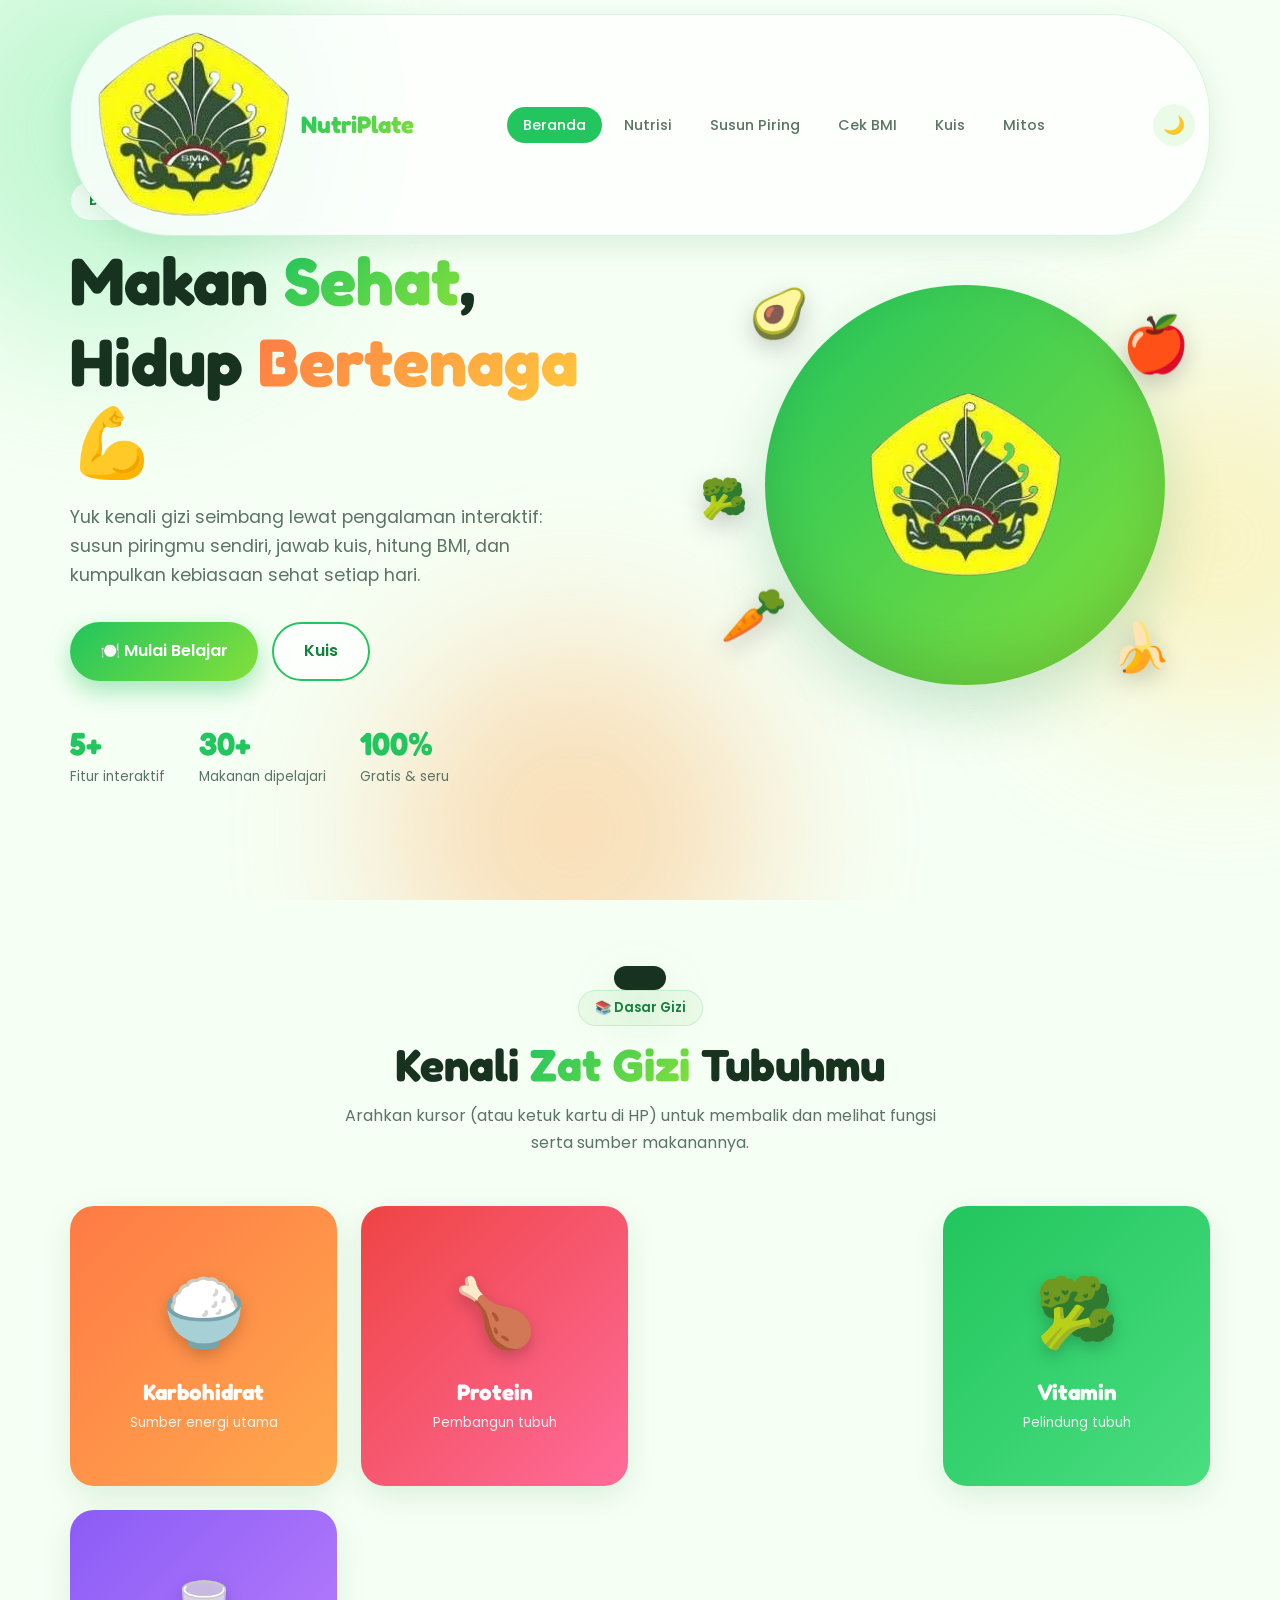
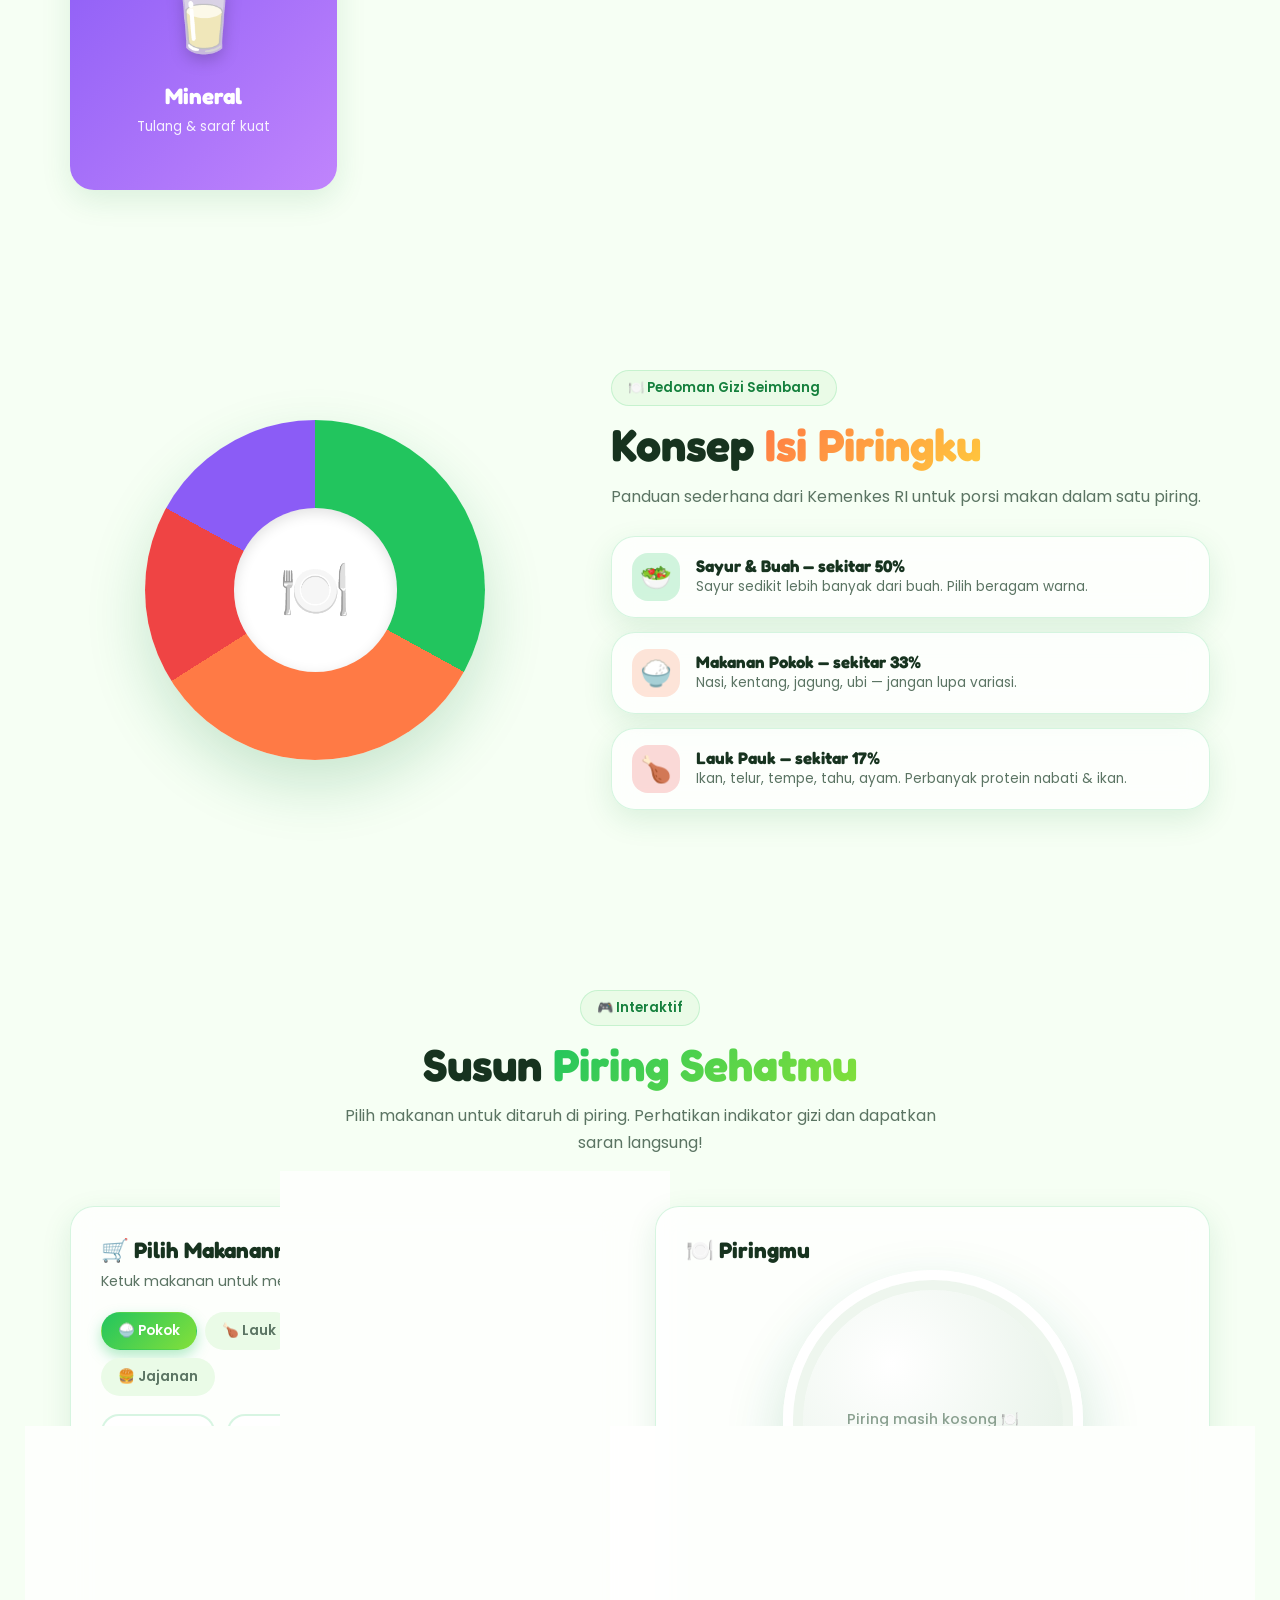
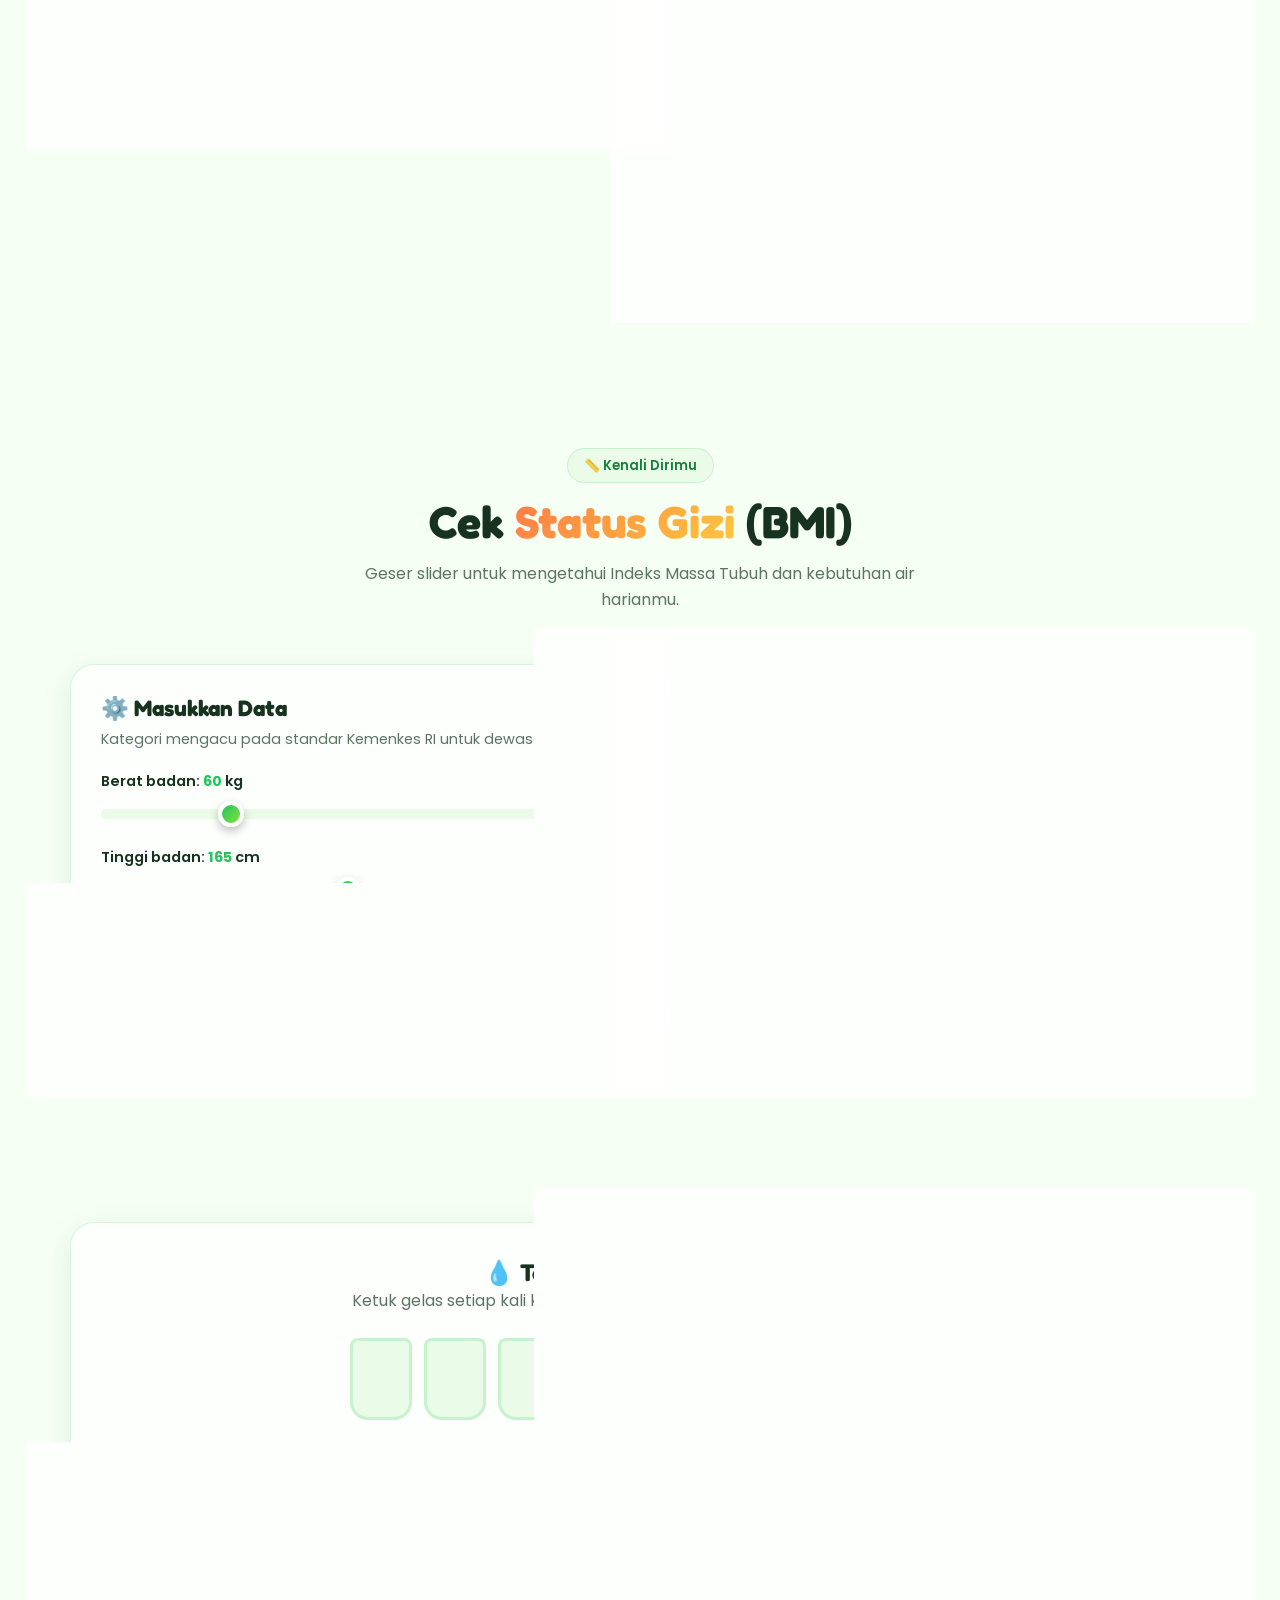
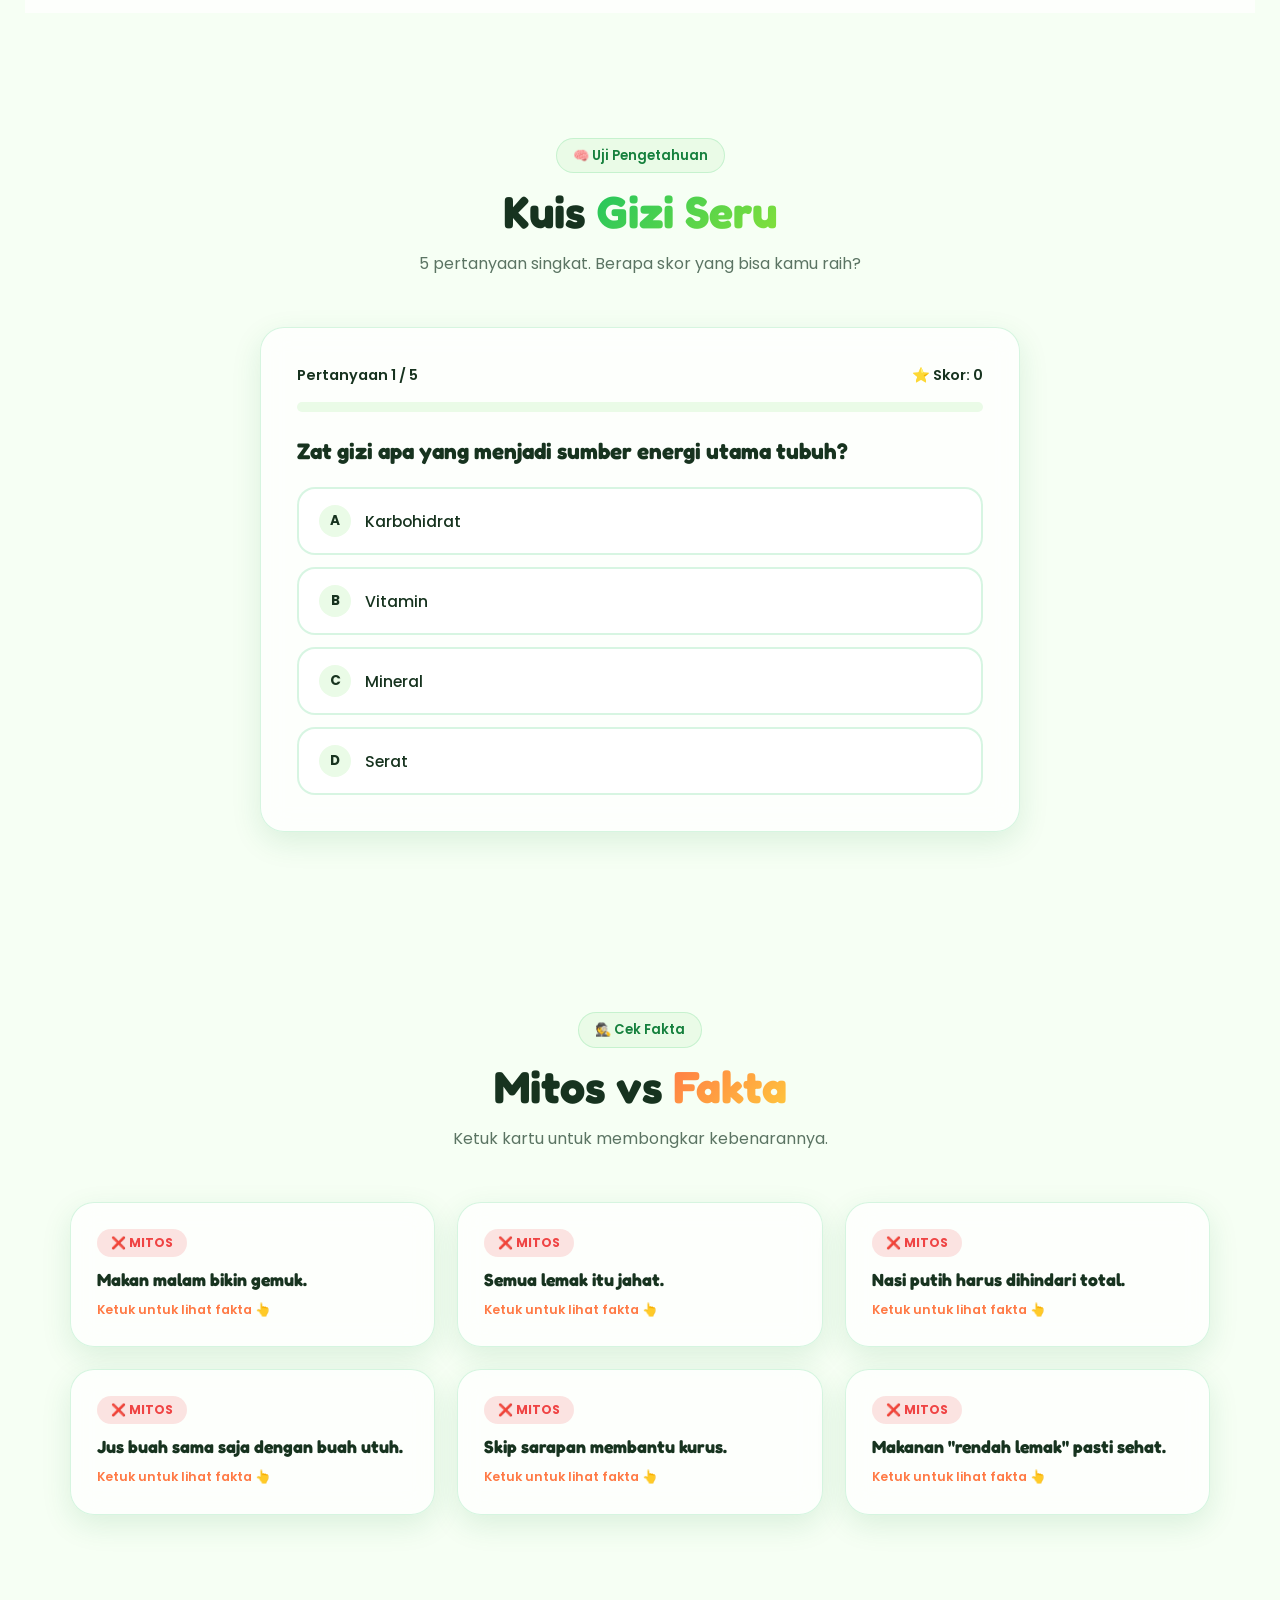
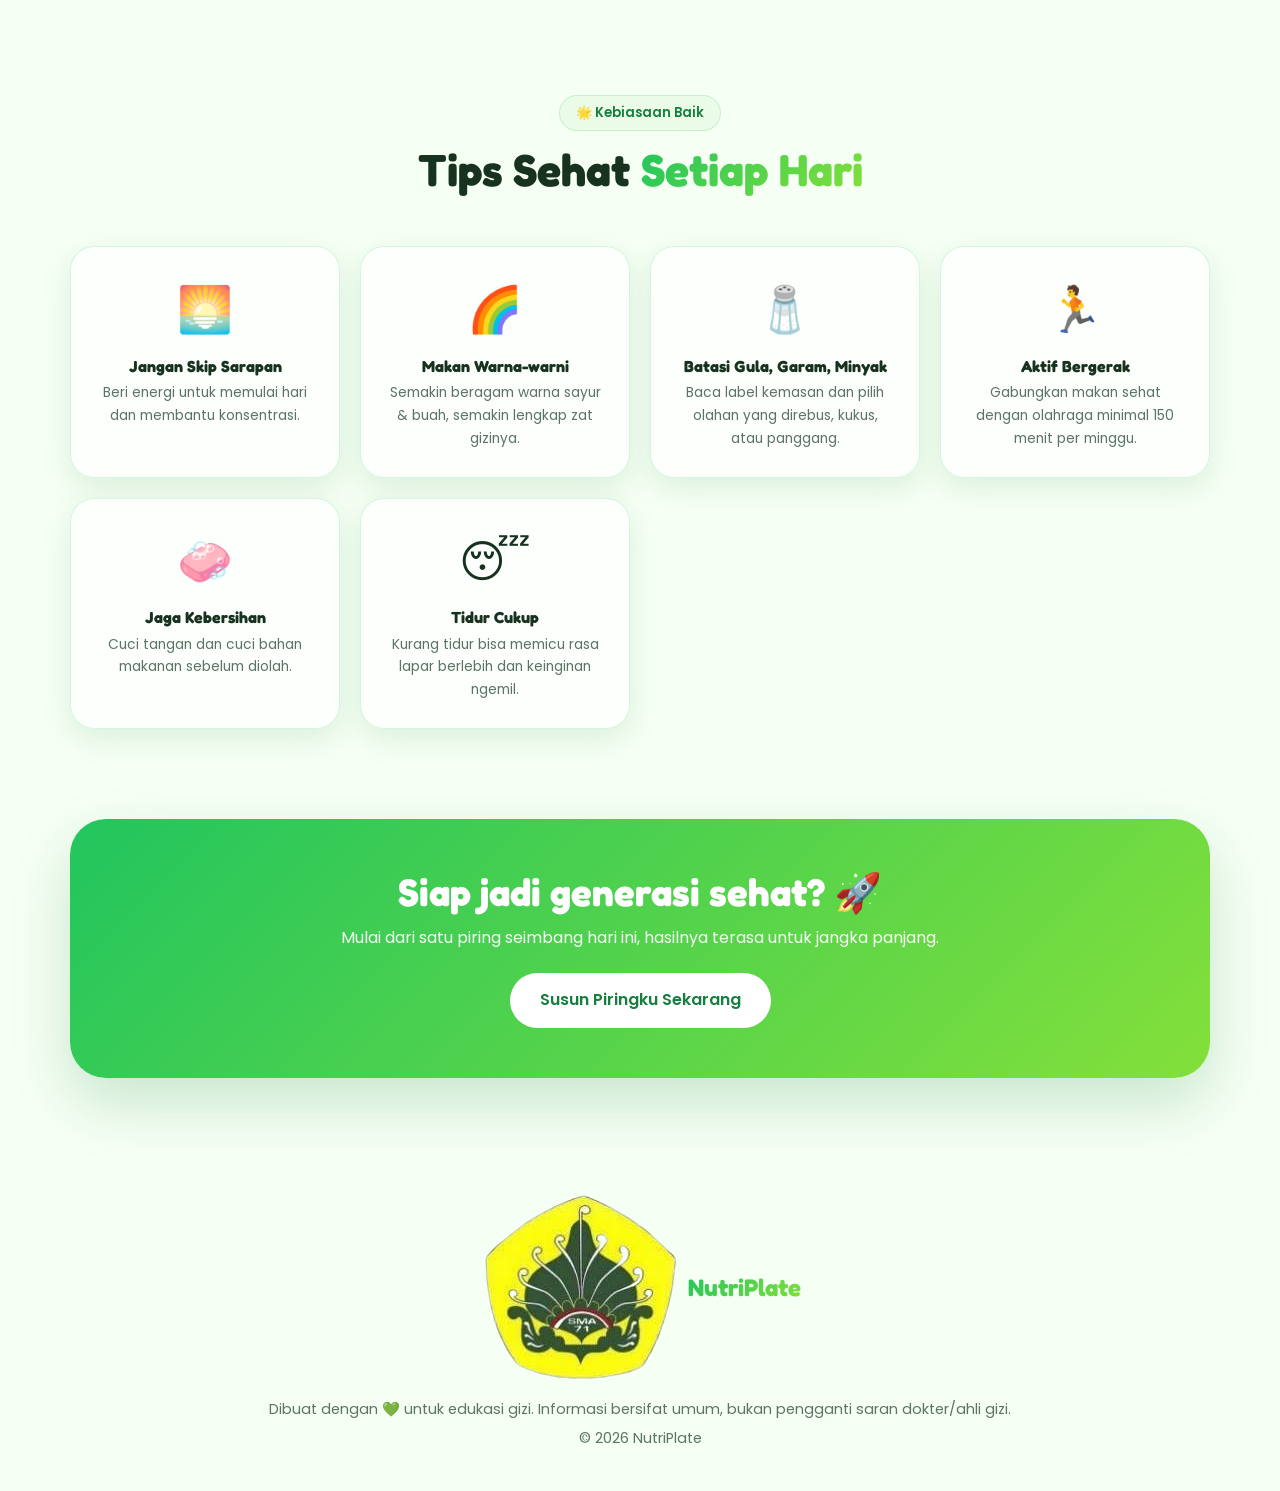
==== index.html @ e273cda6 "Replace logo and update text in index.html Updated logo references and text content in index.html." ====
<!DOCTYPE html>
<html lang="id">
<head>
  <meta charset="UTF-8" />
  <meta name="viewport" content="width=device-width, initial-scale=1.0" />
  <meta name="description" content="NutriPlate - Belajar makanan sehat dan bergizi secara interaktif: susun piringmu, kuis seru, kalkulator BMI, dan pelacak minum air." />
  <title>NutriPlate • Belajar Makanan Sehat & Bergizi</title>
  <link rel="icon" href="logo-sman71.png" />
  <link rel="stylesheet" href="style.css" />
</head>
<body>

  <!-- Background -->
  <div class="blobs" aria-hidden="true">
    <div class="blob b1"></div><div class="blob b2"></div><div class="blob b3"></div>
  </div>

  <!-- Navbar -->
  <header class="navbar">
    <a href="#home" class="logo"><img src="logo-sman71.png" alt="SMAN 71" /> <span>NutriPlate</span></a>
    <ul class="nav-links" id="navLinks">
      <li><a href="#home" class="active">Beranda</a></li>
      <li><a href="#nutrisi">Nutrisi</a></li>
      <li><a href="#piring">Susun Piring</a></li>
      <li><a href="#bmi">Cek BMI</a></li>
      <li><a href="#kuis">Kuis</a></li>
      <li><a href="#mitos">Mitos</a></li>
    </ul>
    <div class="nav-actions">
      <button class="icon-btn" id="themeBtn" aria-label="Ganti tema">🌙</button>
      <button class="icon-btn menu-btn" id="menuBtn" aria-label="Menu">☰</button>
    </div>
  </header>

  <main>
    <!-- HERO -->
    <section class="hero" id="home">
      <div class="container hero-grid">
        <div class="reveal">
          <span class="badge">Belajar sehat jadi seru!</span>
          <h1>Makan <span class="gradient-text">Sehat</span>,<br />Hidup <span class="gradient-warm">Bertenaga</span> 💪</h1>
          <p>Yuk kenali gizi seimbang lewat pengalaman interaktif: susun piringmu sendiri, jawab kuis, hitung BMI, dan kumpulkan kebiasaan sehat setiap hari.</p>
          <div class="hero-btns">
            <a href="#piring" class="btn btn-primary">🍽️ Mulai Belajar</a>
            <a href="#kuis" class="btn btn-ghost">Kuis</a>
          </div>
          <div class="hero-stats">
            <div class="stat"><h3 data-count="5">0</h3><span>Fitur interaktif</span></div>
            <div class="stat"><h3 data-count="30">0</h3><span>Makanan dipelajari</span></div>
            <div class="stat"><h3 data-count="100" data-suffix="%">0</h3><span>Gratis & seru</span></div>
          </div>
        </div>
        <div class="hero-visual reveal">
          <div class="hero-circle"><img src="logo-sman71.png" alt="Logo SMAN 71" /></div>
          <span class="float-food f1">🥑</span>
          <span class="float-food f2">🍎</span>
          <span class="float-food f3">🥕</span>
          <span class="float-food f4">🍌</span>
          <span class="float-food f5">🥦</span>
        </div>
      </div>
    </section>

    <!-- NUTRISI -->
    <section id="nutrisi">
      <div class="container">
        <div class="section-title reveal">
          <span class="tag">📚 Dasar Gizi</span>
          <h2>Kenali <span class="gradient-text">Zat Gizi</span> Tubuhmu</h2>
          <p>Arahkan kursor (atau ketuk kartu di HP) untuk membalik dan melihat fungsi serta sumber makanannya.</p>
        </div>
        <div class="nutri-grid">
          <div class="flip reveal"><div class="flip-inner">
            <div class="flip-face flip-front c-orange"><div class="emoji">🍚</div><h3>Karbohidrat</h3><small>Sumber energi utama</small></div>
            <div class="flip-face flip-back"><h4>Bahan Bakar Tubuh</h4><p>Diubah menjadi glukosa untuk energi otak dan otot.</p><p class="src">🍚 Nasi • 🥔 Kentang • 🍠 Ubi • 🌾 Gandum</p></div>
          </div></div>
          <div class="flip reveal"><div class="flip-inner">
            <div class="flip-face flip-front c-red"><div class="emoji">🍗</div><h3>Protein</h3><small>Pembangun tubuh</small></div>
            <div class="flip-face flip-back"><h4>Bangun & Perbaiki Sel</h4><p>Membentuk otot, jaringan, enzim, dan menjaga daya tahan tubuh.</p><p class="src">🥚 Telur • 🐟 Ikan • 🫘 Tempe • 🍗 Ayam</p></div>
          </div></div>
          <div class="flip reveal"><div class="flip-inner">
            <div class="flip-face flip-front c-yellow"><div class="emoji">🥑</div><h3>Lemak Sehat</h3><small>Cadangan & pelindung</small></div>
            <div class="flip-face flip-back"><h4>Lemak yang Baik</h4><p>Membantu penyerapan vitamin A, D, E, K dan menjaga kesehatan jantung.</p><p class="src">🥑 Alpukat • 🥜 Kacang • 🐟 Ikan salmon</p></div>
          </div></div>
          <div class="flip reveal"><div class="flip-inner">
            <div class="flip-face flip-front c-green"><div class="emoji">🥦</div><h3>Vitamin</h3><small>Pelindung tubuh</small></div>
            <div class="flip-face flip-back"><h4>Jaga Imun & Mata</h4><p>Dibutuhkan dalam jumlah kecil, tetapi penting untuk banyak fungsi tubuh.</p><p class="src">🍊 Jeruk • 🥕 Wortel • 🥬 Bayam</p></div>
          </div></div>
          <div class="flip reveal"><div class="flip-inner">
            <div class="flip-face flip-front c-purple"><div class="emoji">🥛</div><h3>Mineral</h3><small>Tulang & saraf kuat</small></div>
            <div class="flip-face flip-back"><h4>Kalsium, Zat Besi, dll.</h4><p>Menguatkan tulang, membawa oksigen dalam darah, dan membantu saraf.</p><p class="src">🥛 Susu • 🐟 Ikan teri • 🥬 Sayur hijau</p></div>
          </div></div>
          <div class="flip reveal"><div class="flip-inner">
            <div class="flip-face flip-front c-blue"><div class="emoji">💧</div><h3>Air & Serat</h3><small>Lancarkan pencernaan</small></div>
            <div class="flip-face flip-back"><h4>Segar & Lancar</h4><p>Air menjaga suhu dan fungsi organ. Serat melancarkan pencernaan.</p><p class="src">💧 Air putih • 🍎 Buah • 🥗 Sayur</p></div>
          </div></div>
        </div>
      </div>
    </section>

    <!-- ISI PIRINGKU -->
    <section>
      <div class="container piringku">
        <div class="reveal"><div class="pie" aria-label="Diagram Isi Piringku"></div></div>
        <div class="reveal">
          <div class="section-title" style="text-align:left;margin-bottom:26px;">
            <span class="tag">🍽️ Pedoman Gizi Seimbang</span>
            <h2>Konsep <span class="gradient-warm">Isi Piringku</span></h2>
            <p style="margin-inline:0;">Panduan sederhana dari Kemenkes RI untuk porsi makan dalam satu piring.</p>
          </div>
          <div class="legend">
            <div class="card legend-item"><div class="dot" style="background:rgba(34,197,94,.2)">🥗</div><div><h4>Sayur & Buah — sekitar 50%</h4><p>Sayur sedikit lebih banyak dari buah. Pilih beragam warna.</p></div></div>
            <div class="card legend-item"><div class="dot" style="background:rgba(255,122,69,.2)">🍚</div><div><h4>Makanan Pokok — sekitar 33%</h4><p>Nasi, kentang, jagung, ubi — jangan lupa variasi.</p></div></div>
            <div class="card legend-item"><div class="dot" style="background:rgba(239,68,68,.2)">🍗</div><div><h4>Lauk Pauk — sekitar 17%</h4><p>Ikan, telur, tempe, tahu, ayam. Perbanyak protein nabati & ikan.</p></div></div>
          </div>
        </div>
      </div>
    </section>

    <!-- PLATE BUILDER -->
    <section id="piring">
      <div class="container">
        <div class="section-title reveal">
          <span class="tag">🎮 Interaktif</span>
          <h2>Susun <span class="gradient-text">Piring Sehatmu</span></h2>
          <p>Pilih makanan untuk ditaruh di piring. Perhatikan indikator gizi dan dapatkan saran langsung!</p>
        </div>
        <div class="builder">
          <div class="card panel reveal">
            <h3>🛒 Pilih Makananmu</h3>
            <p>Ketuk makanan untuk menambahkannya ke piring.</p>
            <div class="tabs" id="foodTabs"></div>
            <div class="food-grid" id="foodGrid"></div>
          </div>
          <div class="card panel reveal">
            <h3>🍽️ Piringmu</h3>
            <div class="plate-wrap"><div class="plate" id="plate"></div></div>
            <div class="meters">
              <div class="meter-row m-karbo"><span>🍚 Karbo</span><div class="bar"><i id="bar-karbo"></i></div><span id="pct-karbo">0%</span></div>
              <div class="meter-row m-protein"><span>🍗 Protein</span><div class="bar"><i id="bar-protein"></i></div><span id="pct-protein">0%</span></div>
              <div class="meter-row m-sayur"><span>🥦 Sayur</span><div class="bar"><i id="bar-sayur"></i></div><span id="pct-sayur">0%</span></div>
              <div class="meter-row m-buah"><span>🍎 Buah</span><div class="bar"><i id="bar-buah"></i></div><span id="pct-buah">0%</span></div>
            </div>
            <div class="plate-info">
              <div class="kcal">🔥 Total: <span id="kcal">0</span> kkal</div>
              <button class="btn-small" id="clearPlate">🗑️ Kosongkan</button>
            </div>
            <div class="feedback" id="feedback">Mulai pilih makanan di sebelah kiri 👈</div>
          </div>
        </div>
      </div>
    </section>

    <!-- BMI -->
    <section id="bmi">
      <div class="container">
        <div class="section-title reveal">
          <span class="tag">📏 Kenali Dirimu</span>
          <h2>Cek <span class="gradient-warm">Status Gizi</span> (BMI)</h2>
          <p>Geser slider untuk mengetahui Indeks Massa Tubuh dan kebutuhan air harianmu.</p>
        </div>
        <div class="calc">
          <div class="card panel reveal">
            <h3>⚙️ Masukkan Data</h3>
            <p>Kategori mengacu pada standar Kemenkes RI untuk dewasa.</p>
            <div class="field"><label>Berat badan: <output id="wOut">60</output> kg</label><input type="range" id="weight" min="30" max="150" value="60" /></div>
            <div class="field"><label>Tinggi badan: <output id="hOut">165</output> cm</label><input type="range" id="height" min="120" max="210" value="165" /></div>
            <p class="tips-mini">⚠️ BMI hanya gambaran awal untuk orang dewasa, bukan diagnosis. Untuk anak, remaja, ibu hamil, atau atlet, konsultasikan ke tenaga kesehatan.</p>
          </div>
          <div class="card panel result reveal">
            <div class="bmi-num gradient-text" id="bmiNum">22.0</div>
            <span class="bmi-cat" id="bmiCat">Normal</span>
            <div class="scale"><div class="pin" id="pin"></div></div>
            <div class="scale-labels"><span>Kurus</span><span>Normal</span><span>Gemuk</span><span>Obesitas</span></div>
            <div class="chips">
              <span class="chip" id="idealChip">⚖️ Berat ideal: -</span>
              <span class="chip" id="waterChip">💧 Air: -</span>
            </div>
            <p class="tips-mini" id="bmiTip"></p>
          </div>
        </div>
      </div>
    </section>

    <!-- WATER -->
    <section>
      <div class="container">
        <div class="card water reveal">
          <h2>💧 Tantangan Minum <span class="gradient-text">Hari Ini</span></h2>
          <p style="color:var(--muted)">Ketuk gelas setiap kali kamu minum (1 gelas ± 250 ml). Targetnya 8 gelas!</p>
          <div class="glasses" id="glasses"></div>
          <p class="water-msg" id="waterMsg">0 / 8 gelas</p>
          <button class="btn-small" id="waterReset" style="margin-top:14px">↺ Ulangi</button>
        </div>
      </div>
    </section>

    <!-- QUIZ -->
    <section id="kuis">
      <div class="container">
        <div class="section-title reveal">
          <span class="tag">🧠 Uji Pengetahuan</span>
          <h2>Kuis <span class="gradient-text">Gizi Seru</span></h2>
          <p>5 pertanyaan singkat. Berapa skor yang bisa kamu raih?</p>
        </div>
        <div class="card quiz reveal" id="quizBox"></div>
      </div>
    </section>

    <!-- MITOS -->
    <section id="mitos">
      <div class="container">
        <div class="section-title reveal">
          <span class="tag">🕵️ Cek Fakta</span>
          <h2>Mitos vs <span class="gradient-warm">Fakta</span></h2>
          <p>Ketuk kartu untuk membongkar kebenarannya.</p>
        </div>
        <div class="myth-grid" id="mythGrid"></div>
      </div>
    </section>

    <!-- TIPS -->
    <section>
      <div class="container">
        <div class="section-title reveal">
          <span class="tag">🌟 Kebiasaan Baik</span>
          <h2>Tips Sehat <span class="gradient-text">Setiap Hari</span></h2>
        </div>
        <div class="tips">
          <div class="card tip reveal"><span class="e">🌅</span><h4>Jangan Skip Sarapan</h4><p>Beri energi untuk memulai hari dan membantu konsentrasi.</p></div>
          <div class="card tip reveal"><span class="e">🌈</span><h4>Makan Warna-warni</h4><p>Semakin beragam warna sayur & buah, semakin lengkap zat gizinya.</p></div>
          <div class="card tip reveal"><span class="e">🧂</span><h4>Batasi Gula, Garam, Minyak</h4><p>Baca label kemasan dan pilih olahan yang direbus, kukus, atau panggang.</p></div>
          <div class="card tip reveal"><span class="e">🏃</span><h4>Aktif Bergerak</h4><p>Gabungkan makan sehat dengan olahraga minimal 150 menit per minggu.</p></div>
          <div class="card tip reveal"><span class="e">🧼</span><h4>Jaga Kebersihan</h4><p>Cuci tangan dan cuci bahan makanan sebelum diolah.</p></div>
          <div class="card tip reveal"><span class="e">😴</span><h4>Tidur Cukup</h4><p>Kurang tidur bisa memicu rasa lapar berlebih dan keinginan ngemil.</p></div>
        </div>
      </div>
    </section>

    <div class="container">
      <div class="cta-banner reveal">
        <h2>Siap jadi generasi sehat? 🚀</h2>
        <p>Mulai dari satu piring seimbang hari ini, hasilnya terasa untuk jangka panjang.</p>
        <a href="#piring" class="btn">Susun Piringku Sekarang</a>
      </div>
    </div>
  </main>

  <footer>
    <div class="container">
      <div class="logo"><img src="logo-sman71.png" alt="SMAN 71" /> <span>NutriPlate</span></div>
      <p>Dibuat dengan 💚 untuk edukasi gizi. Informasi bersifat umum, bukan pengganti saran dokter/ahli gizi.</p>
      <p style="margin-top:6px">© <span id="year"></span> NutriPlate</p>
    </div>
  </footer>

  <button class="to-top" id="toTop" aria-label="Kembali ke atas">↑</button>
  <div class="toast" id="toast"></div>

  <script>
    /* ---------- Helpers ---------- */
    const $ = (s, el = document) => el.querySelector(s);
    const $$ = (s, el = document) => [...el.querySelectorAll(s)];
    const store = {
      get(k) { try { return localStorage.getItem(k); } catch (e) { return null; } },
      set(k, v) { try { localStorage.setItem(k, v); } catch (e) {} }
    };
    let toastTimer;
    function toast(msg) {
      const t = $('#toast'); t.textContent = msg; t.classList.add('show');
      clearTimeout(toastTimer); toastTimer = setTimeout(() => t.classList.remove('show'), 2200);
    }
    function confetti(emojis = ['🥦', '🍎', '🥕', '🍊', '🍇', '⭐', '🎉'], n = 36) {
      for (let i = 0; i < n; i++) {
        const c = document.createElement('span');
        c.className = 'confetti';
        c.textContent = emojis[Math.floor(Math.random() * emojis.length)];
        c.style.left = Math.random() * 100 + 'vw';
        c.style.animationDuration = 2 + Math.random() * 2.5 + 's';
        c.style.fontSize = 1.1 + Math.random() * 1.4 + 'rem';
        document.body.appendChild(c);
        setTimeout(() => c.remove(), 5000);
      }
    }

    /* ---------- Theme ---------- */
    const themeBtn = $('#themeBtn');
    function setTheme(t) {
      document.documentElement.setAttribute('data-theme', t);
      themeBtn.textContent = t === 'dark' ? '☀️' : '🌙';
      store.set('np-theme', t);
    }
    setTheme(store.get('np-theme') || (matchMedia('(prefers-color-scheme: dark)').matches ? 'dark' : 'light'));
    themeBtn.addEventListener('click', () => setTheme(document.documentElement.getAttribute('data-theme') === 'dark' ? 'light' : 'dark'));

    /* ---------- Nav ---------- */
    $('#menuBtn').addEventListener('click', () => $('#navLinks').classList.toggle('open'));
    $$('#navLinks a').forEach(a => a.addEventListener('click', () => $('#navLinks').classList.remove('open')));
    const navAnchors = $$('#navLinks a');
    const spy = new IntersectionObserver(entries => {
      entries.forEach(e => {
        if (e.isIntersecting) {
          navAnchors.forEach(a => a.classList.toggle('active', a.getAttribute('href') === '#' + e.target.id));
        }
      });
    }, { rootMargin: '-45% 0px -50% 0px' });
    navAnchors.forEach(a => { const s = $(a.getAttribute('href')); if (s) spy.observe(s); });

    const toTop = $('#toTop');
    toTop.addEventListener('click', () => scrollTo({ top: 0, behavior: 'smooth' }));
    addEventListener('scroll', () => toTop.classList.toggle('show', scrollY > 600), { passive: true });
    $('#year').textContent = new Date().getFullYear();

    /* ---------- Reveal on scroll ---------- */
    const rev = new IntersectionObserver(entries => {
      entries.forEach(e => { if (e.isIntersecting) { e.target.classList.add('visible'); rev.unobserve(e.target); } });
    }, { threshold: 0.12 });
    $$('.reveal').forEach((el, i) => { el.style.transitionDelay = (i % 4) * 0.08 + 's'; rev.observe(el); });

    /* ---------- Counter ---------- */
    $$('[data-count]').forEach(el => {
      const target = +el.dataset.count, suf = el.dataset.suffix || '+';
      let cur = 0; const step = Math.max(1, Math.ceil(target / 40));
      const t = setInterval(() => {
        cur = Math.min(target, cur + step); el.textContent = cur + suf;
        if (cur >= target) clearInterval(t);
      }, 40);
    });

    /* ---------- Flip cards (touch) ---------- */
    $$('.flip').forEach(f => f.addEventListener('click', () => f.classList.toggle('flipped')));

    /* ---------- Plate builder ---------- */
    const FOODS = {
      karbo: { label: '🍚 Pokok', items: [
        ['🍚', 'Nasi', 130], ['🥔', 'Kentang', 90], ['🍠', 'Ubi', 110], ['🌽', 'Jagung', 100], ['🍞', 'Roti gandum', 80], ['🍜', 'Mie', 190]] },
      protein: { label: '🍗 Lauk', items: [
        ['🥚', 'Telur', 75], ['🐟', 'Ikan', 140], ['🍗', 'Ayam', 165], ['🫘', 'Tempe', 150], ['🦐', 'Udang', 100], ['🥩', 'Daging', 200]] },
      sayur: { label: '🥦 Sayur', items: [
        ['🥦', 'Brokoli', 35], ['🥕', 'Wortel', 40], ['🥬', 'Bayam', 25], ['🍅', 'Tomat', 20], ['🥒', 'Timun', 15], ['🍆', 'Terong', 25]] },
      buah: { label: '🍎 Buah', items: [
        ['🍎', 'Apel', 60], ['🍌', 'Pisang', 90], ['🍊', 'Jeruk', 50], ['🍉', 'Semangka', 45], ['🥭', 'Mangga', 65], ['🍓', 'Stroberi', 30]] },
      junk: { label: '🍔 Jajanan', items: [
        ['🍔', 'Burger', 350], ['🍟', 'Kentang goreng', 320], ['🍩', 'Donat', 300], ['🥤', 'Soda', 140], ['🍕', 'Pizza', 285], ['🍦', 'Es krim', 210]] }
    };
    const TARGET = { karbo: 2, protein: 2, sayur: 3, buah: 1 };
    const MAX_ITEMS = 12;
    let plate = [];
    let currentTab = 'karbo';
    let celebrated = false;

    function renderTabs() {
      const wrap = $('#foodTabs'); wrap.innerHTML = '';
      Object.entries(FOODS).forEach(([k, v]) => {
        const b = document.createElement('button');
        b.className = 'tab' + (k === currentTab ? ' active' : '');
        b.textContent = v.label;
        b.onclick = () => { currentTab = k; renderTabs(); renderFoods(); };
        wrap.appendChild(b);
      });
    }
    function renderFoods() {
      const g = $('#foodGrid'); g.innerHTML = '';
      FOODS[currentTab].items.forEach(([e, n, k]) => {
        const b = document.createElement('button');
        b.className = 'food';
        b.innerHTML = `<span class="e">${e}</span><span class="n">${n}</span><span class="k">${k} kkal</span>`;
        b.onclick = () => addFood(currentTab, e, n, k);
        g.appendChild(b);
      });
    }
    function addFood(cat, e, n, k) {
      if (plate.length >= MAX_ITEMS) return toast('Piringnya sudah penuh! 🍽️');
      plate.push({ cat, e, n, k });
      updatePlate();
    }
    function updatePlate() {
      const p = $('#plate'); p.innerHTML = '';
      if (!plate.length) p.innerHTML = '<div class="empty">Piring masih kosong 🍽️</div>';
      plate.forEach((it, i) => {
        const s = document.createElement('span');
        s.className = 'item'; s.textContent = it.e; s.title = it.n + ' (ketuk untuk hapus)';
        s.onclick = () => { plate.splice(i, 1); updatePlate(); };
        p.appendChild(s);
      });

      const count = { karbo: 0, protein: 0, sayur: 0, buah: 0, junk: 0 };
      let kcal = 0;
      plate.forEach(it => { count[it.cat]++; kcal += it.k; });
      ['karbo', 'protein', 'sayur', 'buah'].forEach(c => {
        const pct = Math.min(100, Math.round(count[c] / TARGET[c] * 100));
        $('#bar-' + c).style.width = pct + '%';
        $('#pct-' + c).textContent = pct + '%';
      });
      $('#kcal').textContent = kcal;

      const fb = $('#feedback');
      fb.className = 'feedback';
      let msg = '';
      if (!plate.length) {
        msg = 'Mulai pilih makanan di sebelah kiri 👈';
      } else if (count.junk >= 2 || count.junk / plate.length > 0.34) {
        msg = '🍔 Terlalu banyak jajanan manis/berminyak. Coba ganti dengan sayur dan buah!'; fb.classList.add('warn');
      } else if (count.sayur + count.buah === 0) {
        msg = '🥦 Piringmu belum ada sayur dan buah. Tambahkan ya!'; fb.classList.add('warn');
      } else if (!count.protein) {
        msg = '🍗 Belum ada lauk pauk. Tambahkan telur, ikan, atau tempe untuk protein.';
      } else if (!count.karbo) {
        msg = '🍚 Belum ada makanan pokok sebagai sumber energi.';
      } else if (count.sayur < count.buah) {
        msg = '🥕 Sayurnya sedikit lebih banyak dari buah ya, sesuai Isi Piringku.';
      } else if (!count.buah) {
        msg = '🍎 Hampir sempurna! Tambahkan sepotong buah.';
      } else if (count.karbo >= TARGET.karbo && count.protein >= TARGET.protein && count.sayur >= TARGET.sayur && count.buah >= TARGET.buah && !count.junk) {
        msg = '🎉 Hebat! Piringmu sudah seimbang dan bergizi!'; fb.classList.add('great');
        if (!celebrated) { celebrated = true; confetti(); }
      } else {
        msg = '👍 Bagus, terus lengkapi sampai semua indikator penuh.';
      }
      if (kcal > 800 && !fb.classList.contains('great')) msg += ' (Kalorinya sudah cukup tinggi.)';
      fb.textContent = msg;
      if (plate.length < 6) celebrated = false;
    }
    $('#clearPlate').addEventListener('click', () => { plate = []; celebrated = false; updatePlate(); });
    renderTabs(); renderFoods(); updatePlate();

    /* ---------- BMI (kategori Kemenkes RI) ---------- */
    const wIn = $('#weight'), hIn = $('#height');
    function calcBMI() {
      const w = +wIn.value, h = +hIn.value;
      $('#wOut').textContent = w; $('#hOut').textContent = h;
      const m = h / 100, bmi = w / (m * m);
      $('#bmiNum').textContent = bmi.toFixed(1);

      let cat, color, tip, pos;
      if (bmi < 18.5) { cat = 'Kurus'; color = '#3ea6ff'; tip = 'Tambah asupan energi dan protein secara bertahap, dan konsultasikan bila perlu.'; pos = (bmi - 12) / 6.5 * 25; }
      else if (bmi < 25) { cat = 'Normal'; color = '#22c55e'; tip = 'Pertahankan! Terus jaga pola makan seimbang dan aktif bergerak.'; pos = 25 + (bmi - 18.5) / 6.5 * 35; }
      else if (bmi < 27) { cat = 'Gemuk'; color = '#f5b301'; tip = 'Kurangi gula, gorengan, dan minuman manis, serta perbanyak sayur dan gerak.'; pos = 60 + (bmi - 25) / 2 * 18; }
      else { cat = 'Obesitas'; color = '#ef4444'; tip = 'Disarankan berkonsultasi dengan dokter atau ahli gizi untuk rencana yang aman.'; pos = 78 + (bmi - 27) / 8 * 22; }
      pos = Math.max(2, Math.min(98, pos));

      const c = $('#bmiCat'); c.textContent = cat; c.style.background = color;
      $('#pin').style.left = pos + '%';
      $('#bmiTip').textContent = tip;
      $('#idealChip').textContent = `⚖️ Berat ideal: ${(18.5 * m * m).toFixed(0)}–${(24.9 * m * m).toFixed(0)} kg`;
      $('#waterChip').textContent = `💧 Air: ± ${(w * 0.03).toFixed(1)} liter/hari`;
    }
    wIn.addEventListener('input', calcBMI); hIn.addEventListener('input', calcBMI);
    calcBMI();

    /* ---------- Water tracker ---------- */
    const GLASSES = 8;
    let water = Math.min(GLASSES, +(store.get('np-water-' + new Date().toDateString()) || 0));
    const glassWrap = $('#glasses');
    for (let i = 0; i < GLASSES; i++) {
      const g = document.createElement('div');
      g.className = 'glass'; g.innerHTML = '<span>💧</span>';
      g.onclick = () => { water = (water === i + 1) ? i : i + 1; renderWater(true); };
      glassWrap.appendChild(g);
    }
    function renderWater(save) {
      $$('.glass').forEach((g, i) => g.classList.toggle('full', i < water));
      const msgs = ['Yuk mulai minum! 🚰', 'Awal yang bagus! 💦', 'Terus lanjut! 💪', 'Hampir setengah! 🌊', 'Setengah jalan! 🎯', 'Keren, sedikit lagi! 🔥', 'Hampir sampai! 🏃', 'Satu gelas lagi! 🥤'];
      $('#waterMsg').textContent = water >= GLASSES ? '🎉 Target tercapai! Tubuhmu terhidrasi dengan baik.' : `${water} / ${GLASSES} gelas • ${msgs[water]}`;
      if (save) {
        store.set('np-water-' + new Date().toDateString(), water);
        if (water === GLASSES) confetti(['💧', '💦', '🥤', '🎉'], 28);
      }
    }
    $('#waterReset').addEventListener('click', () => { water = 0; renderWater(true); });
    renderWater(false);

    /* ---------- Quiz ---------- */
    const QUIZ = [
      { q: 'Zat gizi apa yang menjadi sumber energi utama tubuh?', o: ['Karbohidrat', 'Vitamin', 'Mineral', 'Serat'], a: 0, ex: 'Karbohidrat diubah menjadi glukosa, bahan bakar utama otak dan otot.' },
      { q: 'Dalam konsep Isi Piringku, bagian terbesar piring diisi oleh…', o: ['Lauk pauk', 'Sayur dan buah', 'Nasi saja', 'Gorengan'], a: 1, ex: 'Sayur dan buah mengisi sekitar setengah piring.' },
      { q: 'Berapa gelas air putih yang dianjurkan untuk dikonsumsi per hari (rata-rata)?', o: ['2 gelas', '4 gelas', '8 gelas', '20 gelas'], a: 2, ex: 'Sekitar 8 gelas (± 2 liter), tergantung berat badan dan aktivitas.' },
      { q: 'Manakah sumber protein nabati?', o: ['Tempe', 'Nasi putih', 'Apel', 'Madu'], a: 0, ex: 'Tempe dan tahu berasal dari kedelai, sumber protein nabati yang baik.' },
      { q: 'Fungsi utama serat bagi tubuh adalah…', o: ['Membangun otot', 'Melancarkan pencernaan', 'Menambah tinggi badan', 'Menghasilkan vitamin D'], a: 1, ex: 'Serat dari sayur dan buah membantu pencernaan tetap lancar.' }
    ];
    let qi = 0, score = 0;
    const quizBox = $('#quizBox');
    function renderQuiz() {
      if (qi >= QUIZ.length) return renderFinal();
      const q = QUIZ[qi];
      quizBox.innerHTML = `
        <div class="quiz-top"><span>Pertanyaan ${qi + 1} / ${QUIZ.length}</span><span>⭐ Skor: ${score}</span></div>
        <div class="progress"><i style="width:${qi / QUIZ.length * 100}%"></i></div>
        <h3 class="q-text">${q.q}</h3>
        <div class="options">${q.o.map((t, i) => `<button class="option" data-i="${i}"><b>${'ABCD'[i]}</b>${t}</button>`).join('')}</div>
        <div class="explain" id="explain"></div>
        <div class="quiz-next" id="quizNext"><button class="btn btn-primary" id="nextBtn">${qi === QUIZ.length - 1 ? 'Lihat Hasil 🏆' : 'Lanjut →'}</button></div>`;
      $$('.option', quizBox).forEach(b => b.onclick = () => answer(+b.dataset.i));
    }
    function answer(i) {
      const q = QUIZ[qi], opts = $$('.option', quizBox);
      opts.forEach(b => b.disabled = true);
      opts[q.a].classList.add('correct');
      if (i === q.a) { score++; } else { opts[i].classList.add('wrong'); }
      const ex = $('#explain');
      ex.textContent = (i === q.a ? '✅ Benar! ' : '❌ Kurang tepat. ') + q.ex;
      ex.classList.add('show');
      $('#quizNext').classList.add('show');
      $('.progress i', quizBox).style.width = (qi + 1) / QUIZ.length * 100 + '%';
      $('#nextBtn').onclick = () => { qi++; renderQuiz(); };
    }
    function renderFinal() {
      const r = score / QUIZ.length;
      const [big, title] = r === 1 ? ['🏆', 'Sempurna!'] : r >= 0.6 ? ['🌟', 'Bagus sekali!'] : ['🌱', 'Ayo belajar lagi!'];
      quizBox.innerHTML = `<div class="final"><div class="big">${big}</div><h3>${title}</h3><p>Skormu ${score} dari ${QUIZ.length}.</p><button class="btn btn-primary" id="retry">↺ Main Lagi</button></div>`;
      if (r >= 0.6) confetti();
      $('#retry').onclick = () => { qi = 0; score = 0; renderQuiz(); };
    }
    renderQuiz();

    /* ---------- Mitos vs Fakta ---------- */
    const MYTHS = [
      ['Makan malam bikin gemuk.', 'Berat badan dipengaruhi total kalori sehari dan aktivitas, bukan semata jam makan. Pilih porsi dan menu yang wajar.'],
      ['Semua lemak itu jahat.', 'Lemak tak jenuh dari alpukat, kacang, dan ikan justru menyehatkan. Yang perlu dibatasi adalah lemak jenuh dan trans berlebihan.'],
      ['Nasi putih harus dihindari total.', 'Nasi adalah sumber energi. Yang penting porsinya seimbang dengan sayur dan lauk.'],
      ['Jus buah sama saja dengan buah utuh.', 'Buah utuh mengandung lebih banyak serat dan lebih mengenyangkan. Jus sering ditambah gula.'],
      ['Skip sarapan membantu kurus.', 'Melewatkan sarapan bisa membuat lapar berlebihan dan ngemil lebih banyak, serta menurunkan konsentrasi.'],
      ['Makanan "rendah lemak" pasti sehat.', 'Cek labelnya. Produk rendah lemak kadang mengandung gula atau garam tambahan yang tinggi.']
    ];
    const mg = $('#mythGrid');
    MYTHS.forEach(([m, f]) => {
      const d = document.createElement('div');
      d.className = 'card myth reveal';
      d.innerHTML = `<span class="label">❌ MITOS</span><h4 class="claim">${m}</h4><span class="hint">Ketuk untuk lihat fakta 👆</span><h4 class="fact">✅ Fakta</h4><p class="fact">${f}</p>`;
      d.onclick = () => d.classList.toggle('revealed');
      mg.appendChild(d); rev.observe(d);
      d.querySelector('.label').textContent = '❌ MITOS';
      d.addEventListener('click', () => { d.querySelector('.label').textContent = d.classList.contains('revealed') ? '✅ FAKTA' : '❌ MITOS'; });
    });
  </script>
</body>
</html>
---- style.css ----
/* ==========================================================
   NUTRIPLATE - Belajar Makanan Sehat & Bergizi
   ========================================================== */

@import url("https://fonts.googleapis.com/css2?family=Poppins:wght@400;500;600;700;800&family=Fredoka:wght@500;600;700&display=swap");

:root {
  --bg: #f6fff4;
  --bg-2: #eafbe7;
  --surface: rgba(255, 255, 255, 0.75);
  --surface-solid: #ffffff;
  --text: #17331f;
  --muted: #5b7463;
  --primary: #22c55e;
  --primary-dark: #15803d;
  --accent: #ff7a45;
  --yellow: #ffc83d;
  --pink: #ff6b9a;
  --blue: #3ea6ff;
  --purple: #8b5cf6;
  --border: rgba(34, 197, 94, 0.18);
  --shadow: 0 10px 30px rgba(21, 128, 61, 0.12);
  --shadow-lg: 0 25px 60px rgba(21, 128, 61, 0.2);
  --radius: 24px;
  --grad: linear-gradient(135deg, #22c55e, #84e03a);
  --grad-warm: linear-gradient(135deg, #ff7a45, #ffc83d);
}

[data-theme="dark"] {
  --bg: #0d1a12;
  --bg-2: #12261a;
  --surface: rgba(24, 44, 32, 0.75);
  --surface-solid: #16281d;
  --text: #e8f8ec;
  --muted: #9bb8a4;
  --border: rgba(132, 224, 58, 0.18);
  --shadow: 0 10px 30px rgba(0, 0, 0, 0.35);
  --shadow-lg: 0 25px 60px rgba(0, 0, 0, 0.5);
}

* { margin: 0; padding: 0; box-sizing: border-box; }
html { scroll-behavior: smooth; }

body {
  font-family: "Poppins", system-ui, sans-serif;
  background: var(--bg);
  color: var(--text);
  line-height: 1.65;
  overflow-x: hidden;
  transition: background 0.4s, color 0.4s;
}

h1, h2, h3, h4 { font-family: "Fredoka", "Poppins", sans-serif; line-height: 1.2; }
a { color: inherit; text-decoration: none; }
button { font-family: inherit; cursor: pointer; border: none; }
img { max-width: 100%; }

.container { width: min(1140px, 92%); margin-inline: auto; }
section { padding: 90px 0; position: relative; }

/* ---------- Background blobs ---------- */
.blobs { position: fixed; inset: 0; z-index: -1; overflow: hidden; pointer-events: none; }
.blob {
  position: absolute; border-radius: 50%; filter: blur(80px); opacity: 0.45;
  animation: float 14s ease-in-out infinite;
}
.blob.b1 { width: 420px; height: 420px; background: #86efac; top: -80px; left: -100px; }
.blob.b2 { width: 360px; height: 360px; background: #fde68a; top: 40%; right: -120px; animation-delay: -4s; }
.blob.b3 { width: 380px; height: 380px; background: #fdba74; bottom: -120px; left: 30%; animation-delay: -8s; }
[data-theme="dark"] .blob { opacity: 0.18; }
@keyframes float {
  0%, 100% { transform: translate(0, 0) scale(1); }
  50% { transform: translate(30px, -40px) scale(1.1); }
}

/* ---------- Navbar ---------- */
.navbar {
  position: fixed; top: 14px; left: 50%; transform: translateX(-50%);
  width: min(1140px, 94%); z-index: 100;
  display: flex; align-items: center; justify-content: space-between;
  padding: 10px 14px 10px 22px;
  background: var(--surface); backdrop-filter: blur(16px); -webkit-backdrop-filter: blur(16px);
  border: 1px solid var(--border); border-radius: 100px; box-shadow: var(--shadow);
}
.logo { font-family: "Fredoka", sans-serif; font-size: 1.5rem; font-weight: 700; display: flex; align-items: center; gap: 8px; }
.logo span { background: var(--grad); -webkit-background-clip: text; background-clip: text; color: transparent; }
.nav-links { display: flex; gap: 6px; list-style: none; align-items: center; }
.nav-links a {
  padding: 8px 16px; border-radius: 50px; font-size: 0.9rem; font-weight: 500; color: var(--muted);
  transition: 0.25s;
}
.nav-links a:hover, .nav-links a.active { background: var(--primary); color: #fff; }
.nav-actions { display: flex; gap: 8px; align-items: center; }
.icon-btn {
  width: 42px; height: 42px; border-radius: 50%; background: var(--bg-2); font-size: 1.1rem;
  transition: 0.3s; display: grid; place-items: center;
}
.icon-btn:hover { transform: rotate(20deg) scale(1.1); background: var(--yellow); }
.menu-btn { display: none; }

/* ---------- Hero ---------- */
.hero { padding-top: 160px; min-height: 100vh; display: flex; align-items: center; }
.hero-grid { display: grid; grid-template-columns: 1.1fr 0.9fr; gap: 50px; align-items: center; }
.badge {
  display: inline-flex; align-items: center; gap: 8px; padding: 8px 18px;
  background: var(--surface); border: 1px solid var(--border); border-radius: 50px;
  font-size: 0.85rem; font-weight: 600; color: var(--primary-dark); margin-bottom: 20px;
}
[data-theme="dark"] .badge { color: var(--primary); }
.hero h1 { font-size: clamp(2.4rem, 5.5vw, 4.2rem); font-weight: 700; margin-bottom: 20px; }
.gradient-text { background: var(--grad); -webkit-background-clip: text; background-clip: text; color: transparent; }
.gradient-warm { background: var(--grad-warm); -webkit-background-clip: text; background-clip: text; color: transparent; }
.hero p { color: var(--muted); font-size: 1.1rem; max-width: 520px; margin-bottom: 32px; }
.hero-btns { display: flex; gap: 14px; flex-wrap: wrap; }

.btn {
  padding: 14px 30px; border-radius: 50px; font-weight: 600; font-size: 1rem;
  transition: 0.3s; display: inline-flex; align-items: center; gap: 8px;
}
.btn-primary { background: var(--grad); color: #fff; box-shadow: 0 10px 25px rgba(34, 197, 94, 0.4); }
.btn-primary:hover { transform: translateY(-4px); box-shadow: 0 16px 32px rgba(34, 197, 94, 0.5); }
.btn-ghost { background: var(--surface); border: 2px solid var(--primary); color: var(--primary-dark); }
[data-theme="dark"] .btn-ghost { color: var(--primary); }
.btn-ghost:hover { background: var(--primary); color: #fff; transform: translateY(-4px); }

.hero-stats { display: flex; gap: 34px; margin-top: 44px; flex-wrap: wrap; }
.stat h3 { font-size: 2rem; color: var(--primary); }
.stat span { font-size: 0.85rem; color: var(--muted); }

.hero-visual { position: relative; display: grid; place-items: center; min-height: 440px; }
.hero-circle {
  width: min(400px, 80vw); aspect-ratio: 1; border-radius: 50%;
  background: var(--grad); display: grid; place-items: center;
  font-size: clamp(7rem, 16vw, 11rem);
  box-shadow: var(--shadow-lg), inset 0 -20px 50px rgba(0, 0, 0, 0.12);
  animation: bob 5s ease-in-out infinite;
}
@keyframes bob { 0%, 100% { transform: translateY(0) rotate(-2deg); } 50% { transform: translateY(-18px) rotate(2deg); } }
.float-food {
  position: absolute; font-size: 3rem; filter: drop-shadow(0 8px 12px rgba(0, 0, 0, 0.2));
  animation: bob 4s ease-in-out infinite;
}
.f1 { top: 2%; left: 6%; animation-delay: -1s; }
.f2 { top: 8%; right: 4%; animation-delay: -2s; font-size: 3.4rem; }
.f3 { bottom: 10%; left: 0; animation-delay: -3s; font-size: 3.4rem; }
.f4 { bottom: 4%; right: 8%; animation-delay: -1.5s; }
.f5 { top: 46%; left: -4%; animation-delay: -2.5s; font-size: 2.4rem; }

/* ---------- Section titles ---------- */
.section-title { text-align: center; margin-bottom: 50px; }
.section-title .tag {
  display: inline-block; padding: 6px 16px; border-radius: 50px; background: var(--bg-2);
  color: var(--primary-dark); font-weight: 600; font-size: 0.82rem; margin-bottom: 12px; border: 1px solid var(--border);
}
[data-theme="dark"] .section-title .tag { color: var(--primary); }
.section-title h2 { font-size: clamp(1.9rem, 4vw, 2.8rem); margin-bottom: 12px; }
.section-title p { color: var(--muted); max-width: 600px; margin-inline: auto; }

/* ---------- Cards ---------- */
.card {
  background: var(--surface); backdrop-filter: blur(14px); -webkit-backdrop-filter: blur(14px);
  border: 1px solid var(--border); border-radius: var(--radius); box-shadow: var(--shadow);
}

/* Flip cards (nutrisi) */
.nutri-grid { display: grid; grid-template-columns: repeat(auto-fit, minmax(240px, 1fr)); gap: 24px; }
.flip { perspective: 1000px; height: 280px; cursor: pointer; }
.flip-inner { position: relative; width: 100%; height: 100%; transition: transform 0.7s cubic-bezier(0.4, 0.2, 0.2, 1); transform-style: preserve-3d; }
.flip:hover .flip-inner, .flip.flipped .flip-inner { transform: rotateY(180deg); }
.flip-face {
  position: absolute; inset: 0; backface-visibility: hidden; -webkit-backface-visibility: hidden;
  border-radius: var(--radius); padding: 26px; display: flex; flex-direction: column;
  justify-content: center; align-items: center; text-align: center; box-shadow: var(--shadow);
}
.flip-front { color: #fff; }
.flip-front .emoji { font-size: 4.2rem; margin-bottom: 10px; filter: drop-shadow(0 6px 8px rgba(0, 0, 0, 0.2)); }
.flip-front h3 { font-size: 1.4rem; }
.flip-front small { opacity: 0.9; margin-top: 6px; }
.flip-back { background: var(--surface-solid); border: 2px solid var(--border); transform: rotateY(180deg); font-size: 0.9rem; }
.flip-back h4 { margin-bottom: 8px; color: var(--primary-dark); font-size: 1.1rem; }
[data-theme="dark"] .flip-back h4 { color: var(--primary); }
.flip-back p { color: var(--muted); margin-bottom: 8px; }
.flip-back .src { font-weight: 600; font-size: 0.85rem; }
.c-green { background: linear-gradient(135deg, #22c55e, #4ade80); }
.c-orange { background: linear-gradient(135deg, #ff7a45, #ffa94d); }
.c-red { background: linear-gradient(135deg, #ef4444, #ff6b9a); }
.c-yellow { background: linear-gradient(135deg, #f5b301, #ffd93d); }
.c-purple { background: linear-gradient(135deg, #8b5cf6, #c084fc); }
.c-blue { background: linear-gradient(135deg, #3ea6ff, #67e8f9); }

/* ---------- Plate builder ---------- */
.builder { display: grid; grid-template-columns: 1fr 1fr; gap: 30px; align-items: start; }
.panel { padding: 30px; }
.panel h3 { margin-bottom: 6px; font-size: 1.4rem; }
.panel > p { color: var(--muted); font-size: 0.9rem; margin-bottom: 18px; }

.tabs { display: flex; gap: 8px; flex-wrap: wrap; margin-bottom: 18px; }
.tab {
  padding: 8px 16px; border-radius: 50px; background: var(--bg-2); color: var(--muted);
  font-weight: 600; font-size: 0.85rem; transition: 0.25s; border: 1px solid transparent;
}
.tab:hover { border-color: var(--primary); }
.tab.active { background: var(--grad); color: #fff; box-shadow: 0 6px 14px rgba(34, 197, 94, 0.35); }

.food-grid { display: grid; grid-template-columns: repeat(auto-fill, minmax(92px, 1fr)); gap: 12px; }
.food {
  background: var(--surface-solid); border: 2px solid var(--border); border-radius: 18px;
  padding: 12px 6px; text-align: center; transition: 0.25s; color: var(--text);
}
.food:hover { transform: translateY(-5px) scale(1.05); border-color: var(--primary); box-shadow: var(--shadow); }
.food:active { transform: scale(0.95); }
.food .e { font-size: 2.2rem; display: block; }
.food .n { font-size: 0.75rem; font-weight: 600; display: block; }
.food .k { font-size: 0.68rem; color: var(--muted); }

.plate-wrap { display: grid; place-items: center; margin-bottom: 20px; }
.plate {
  width: min(300px, 80vw); aspect-ratio: 1; border-radius: 50%;
  background: radial-gradient(circle at 35% 30%, #fff, #e9f3ea 70%);
  border: 10px solid #fff; box-shadow: var(--shadow-lg), inset 0 0 0 10px #eef6ee;
  display: flex; flex-wrap: wrap; align-content: center; justify-content: center;
  gap: 2px; padding: 34px; overflow: hidden; position: relative;
}
[data-theme="dark"] .plate { background: radial-gradient(circle at 35% 30%, #f6faf6, #cfdfd1 70%); border-color: #e8efe9; }
.plate .item { font-size: 2.1rem; animation: pop 0.4s cubic-bezier(0.3, 1.6, 0.5, 1); cursor: pointer; transition: 0.2s; }
.plate .item:hover { transform: scale(1.25) rotate(8deg); }
.plate .empty { color: #8aa090; font-size: 0.9rem; text-align: center; align-self: center; padding: 0 20px; font-weight: 500; }
@keyframes pop { from { transform: scale(0) rotate(-40deg); } to { transform: scale(1) rotate(0); } }

.meters { display: grid; gap: 12px; margin-bottom: 18px; }
.meter-row { display: grid; grid-template-columns: 96px 1fr 42px; align-items: center; gap: 10px; font-size: 0.82rem; font-weight: 600; }
.bar { height: 12px; background: var(--bg-2); border-radius: 20px; overflow: hidden; }
.bar > i { display: block; height: 100%; width: 0; border-radius: 20px; transition: width 0.6s cubic-bezier(0.3, 1.2, 0.5, 1); }
.m-karbo i { background: linear-gradient(90deg, #ff7a45, #ffc83d); }
.m-protein i { background: linear-gradient(90deg, #ef4444, #ff6b9a); }
.m-sayur i { background: linear-gradient(90deg, #22c55e, #84e03a); }
.m-buah i { background: linear-gradient(90deg, #8b5cf6, #c084fc); }

.plate-info { display: flex; justify-content: space-between; align-items: center; gap: 10px; flex-wrap: wrap; margin-bottom: 14px; }
.kcal { font-weight: 700; font-size: 1.1rem; }
.kcal span { color: var(--accent); }
.feedback {
  padding: 14px 18px; border-radius: 16px; background: var(--bg-2); border-left: 5px solid var(--primary);
  font-size: 0.9rem; font-weight: 500; min-height: 56px; transition: 0.3s;
}
.feedback.warn { border-color: var(--accent); background: rgba(255, 122, 69, 0.12); }
.feedback.great { border-color: var(--primary); background: rgba(34, 197, 94, 0.15); }
.btn-small { padding: 8px 18px; font-size: 0.85rem; background: var(--bg-2); color: var(--text); border-radius: 50px; font-weight: 600; transition: 0.25s; }
.btn-small:hover { background: var(--accent); color: #fff; }

/* ---------- Pyramid / Isi Piringku ---------- */
.piringku { display: grid; grid-template-columns: 0.9fr 1.1fr; gap: 50px; align-items: center; }
.pie {
  width: min(340px, 80vw); aspect-ratio: 1; border-radius: 50%; margin-inline: auto;
  background: conic-gradient(#22c55e 0 33%, #ff7a45 33% 66%, #ef4444 66% 83%, #8b5cf6 83% 100%);
  position: relative; box-shadow: var(--shadow-lg); animation: spin-in 1.2s ease;
}
.pie::after { content: "🍽️"; position: absolute; inset: 26%; background: var(--surface-solid); border-radius: 50%; display: grid; place-items: center; font-size: 3.6rem; box-shadow: inset 0 4px 14px rgba(0, 0, 0, 0.12); }
@keyframes spin-in { from { transform: rotate(-180deg) scale(0.4); opacity: 0; } to { transform: none; opacity: 1; } }
.legend { display: grid; gap: 14px; }
.legend-item { display: flex; gap: 16px; align-items: center; padding: 16px 20px; transition: 0.3s; }
.legend-item:hover { transform: translateX(8px); }
.dot { width: 48px; height: 48px; border-radius: 16px; display: grid; place-items: center; font-size: 1.6rem; flex-shrink: 0; }
.legend-item h4 { font-size: 1.05rem; }
.legend-item p { font-size: 0.85rem; color: var(--muted); }

/* ---------- Calculator ---------- */
.calc { display: grid; grid-template-columns: 1fr 1fr; gap: 30px; }
.field { margin-bottom: 18px; }
.field label { display: block; font-weight: 600; font-size: 0.9rem; margin-bottom: 8px; }
.field output { color: var(--primary); font-weight: 700; }
input[type="range"] {
  -webkit-appearance: none; appearance: none; width: 100%; height: 10px; border-radius: 10px;
  background: var(--bg-2); outline: none;
}
input[type="range"]::-webkit-slider-thumb {
  -webkit-appearance: none; width: 26px; height: 26px; border-radius: 50%;
  background: var(--grad); border: 4px solid #fff; box-shadow: 0 4px 10px rgba(0, 0, 0, 0.25); cursor: pointer;
}
input[type="range"]::-moz-range-thumb { width: 22px; height: 22px; border-radius: 50%; background: var(--primary); border: 4px solid #fff; cursor: pointer; }
.result { text-align: center; display: grid; place-items: center; gap: 10px; }
.bmi-num { font-family: "Fredoka", sans-serif; font-size: 4.5rem; font-weight: 700; line-height: 1; }
.bmi-cat { display: inline-block; padding: 8px 22px; border-radius: 50px; font-weight: 700; color: #fff; transition: 0.4s; }
.scale { position: relative; width: 100%; height: 14px; border-radius: 20px; margin: 18px 0 6px; background: linear-gradient(90deg, #3ea6ff 0 25%, #22c55e 25% 60%, #ffc83d 60% 78%, #ef4444 78% 100%); }
.scale .pin { position: absolute; top: -8px; width: 8px; height: 30px; border-radius: 6px; background: var(--text); transition: left 0.6s cubic-bezier(0.3, 1.3, 0.5, 1); transform: translateX(-50%); }
.scale-labels { display: flex; justify-content: space-between; width: 100%; font-size: 0.72rem; color: var(--muted); }
.tips-mini { font-size: 0.88rem; color: var(--muted); margin-top: 10px; }
.chips { display: flex; gap: 8px; flex-wrap: wrap; justify-content: center; margin-top: 6px; }
.chip { padding: 6px 14px; background: var(--bg-2); border-radius: 50px; font-size: 0.8rem; font-weight: 600; }

/* ---------- Water tracker ---------- */
.water { text-align: center; padding: 36px; }
.glasses { display: flex; flex-wrap: wrap; justify-content: center; gap: 12px; margin: 24px 0; }
.glass {
  width: 62px; height: 82px; background: var(--bg-2); border-radius: 8px 8px 18px 18px;
  border: 3px solid var(--border); position: relative; overflow: hidden; transition: 0.3s; display: grid; place-items: center; font-size: 1.4rem;
}
.glass::before {
  content: ""; position: absolute; left: 0; right: 0; bottom: 0; height: 0;
  background: linear-gradient(180deg, #67e8f9, #3ea6ff); transition: height 0.5s;
}
.glass.full::before { height: 100%; }
.glass span { position: relative; z-index: 1; opacity: 0; transition: 0.3s; }
.glass.full span { opacity: 1; }
.glass:hover { transform: translateY(-5px); border-color: var(--blue); }
.water-msg { font-weight: 600; color: var(--blue); }

/* ---------- Quiz ---------- */
.quiz { max-width: 760px; margin-inline: auto; padding: 36px; }
.quiz-top { display: flex; justify-content: space-between; align-items: center; margin-bottom: 14px; font-weight: 600; font-size: 0.9rem; }
.progress { height: 10px; background: var(--bg-2); border-radius: 20px; overflow: hidden; margin-bottom: 26px; }
.progress i { display: block; height: 100%; width: 0; background: var(--grad); transition: width 0.5s; border-radius: 20px; }
.q-text { font-size: 1.4rem; margin-bottom: 22px; }
.options { display: grid; gap: 12px; }
.option {
  text-align: left; padding: 16px 20px; border-radius: 18px; background: var(--surface-solid);
  border: 2px solid var(--border); font-size: 0.98rem; font-weight: 500; color: var(--text);
  transition: 0.25s; display: flex; gap: 14px; align-items: center;
}
.option b { width: 32px; height: 32px; border-radius: 50%; background: var(--bg-2); display: grid; place-items: center; flex-shrink: 0; font-size: 0.85rem; }
.option:hover:not(:disabled) { border-color: var(--primary); transform: translateX(6px); }
.option.correct { background: rgba(34, 197, 94, 0.18); border-color: var(--primary); animation: pulse 0.5s; }
.option.wrong { background: rgba(239, 68, 68, 0.15); border-color: #ef4444; animation: shake 0.4s; }
.option:disabled { cursor: default; }
@keyframes shake { 25% { transform: translateX(-8px); } 75% { transform: translateX(8px); } }
@keyframes pulse { 50% { transform: scale(1.03); } }
.explain { margin-top: 18px; padding: 14px 18px; border-radius: 16px; background: var(--bg-2); font-size: 0.9rem; display: none; }
.explain.show { display: block; animation: pop 0.3s; }
.quiz-next { margin-top: 20px; text-align: right; display: none; }
.quiz-next.show { display: block; }
.final { text-align: center; }
.final .big { font-size: 5rem; }
.final h3 { font-size: 2rem; margin: 6px 0; }
.final p { color: var(--muted); margin-bottom: 20px; }

/* ---------- Mitos vs Fakta ---------- */
.myth-grid { display: grid; grid-template-columns: repeat(auto-fit, minmax(280px, 1fr)); gap: 22px; }
.myth { padding: 26px; cursor: pointer; transition: 0.3s; position: relative; overflow: hidden; }
.myth:hover { transform: translateY(-6px); box-shadow: var(--shadow-lg); }
.myth .label { display: inline-block; padding: 4px 14px; border-radius: 50px; font-size: 0.75rem; font-weight: 700; margin-bottom: 12px; background: rgba(239, 68, 68, 0.15); color: #ef4444; }
.myth.revealed .label { background: rgba(34, 197, 94, 0.18); color: var(--primary-dark); }
[data-theme="dark"] .myth.revealed .label { color: var(--primary); }
.myth h4 { font-size: 1.1rem; margin-bottom: 8px; }
.myth p { font-size: 0.88rem; color: var(--muted); }
.myth .hint { font-size: 0.78rem; color: var(--accent); font-weight: 600; margin-top: 10px; display: block; }
.myth .fact { display: none; }
.myth.revealed .fact { display: block; animation: pop 0.35s; }
.myth.revealed .claim, .myth.revealed .hint { display: none; }

/* ---------- Tips ---------- */
.tips { display: grid; grid-template-columns: repeat(auto-fit, minmax(220px, 1fr)); gap: 20px; }
.tip { padding: 26px; text-align: center; transition: 0.3s; }
.tip:hover { transform: translateY(-8px) rotate(-1deg); }
.tip .e { font-size: 2.8rem; display: block; margin-bottom: 10px; }
.tip h4 { margin-bottom: 6px; }
.tip p { font-size: 0.86rem; color: var(--muted); }

/* ---------- Footer ---------- */
footer { text-align: center; padding: 50px 0 40px; color: var(--muted); font-size: 0.9rem; }
footer .logo { justify-content: center; margin-bottom: 10px; }
.cta-banner { margin: 0 auto 60px; padding: 50px 30px; text-align: center; background: var(--grad); color: #fff; border-radius: 36px; box-shadow: var(--shadow-lg); position: relative; overflow: hidden; }
.cta-banner h2 { font-size: clamp(1.6rem, 3.5vw, 2.4rem); margin-bottom: 10px; }
.cta-banner p { opacity: 0.95; margin-bottom: 22px; }
.cta-banner .btn { background: #fff; color: var(--primary-dark); }
.cta-banner .btn:hover { transform: translateY(-4px) scale(1.04); }

/* ---------- Toast & confetti ---------- */
.toast {
  position: fixed; bottom: 30px; left: 50%; transform: translate(-50%, 120px);
  background: var(--text); color: var(--bg); padding: 12px 26px; border-radius: 50px;
  font-weight: 600; font-size: 0.9rem; z-index: 200; transition: transform 0.4s cubic-bezier(0.3, 1.5, 0.5, 1);
  box-shadow: var(--shadow-lg);
}
.toast.show { transform: translate(-50%, 0); }
.confetti { position: fixed; top: -20px; font-size: 1.6rem; z-index: 300; pointer-events: none; animation: fall linear forwards; }
@keyframes fall { to { transform: translateY(110vh) rotate(720deg); opacity: 0.8; } }

.to-top {
  position: fixed; right: 22px; bottom: 24px; width: 50px; height: 50px; border-radius: 50%;
  background: var(--grad); color: #fff; font-size: 1.3rem; box-shadow: var(--shadow-lg);
  opacity: 0; pointer-events: none; transition: 0.3s; z-index: 90;
}
.to-top.show { opacity: 1; pointer-events: auto; }
.to-top:hover { transform: translateY(-5px); }

/* ---------- Scroll reveal ---------- */
.reveal { opacity: 0; transform: translateY(40px); transition: 0.8s cubic-bezier(0.2, 0.7, 0.2, 1); }
.reveal.visible { opacity: 1; transform: none; }

/* ---------- Responsive ---------- */
@media (max-width: 900px) {
  .hero-grid, .builder, .piringku, .calc { grid-template-columns: 1fr; }
  .hero { padding-top: 130px; text-align: center; }
  .hero p { margin-inline: auto; }
  .hero-btns, .hero-stats { justify-content: center; }
  .hero-visual { min-height: 340px; }
  .menu-btn { display: grid; }
  .nav-links {
    position: absolute; top: 70px; left: 0; right: 0; flex-direction: column; padding: 16px;
    background: var(--surface-solid); border-radius: 24px; border: 1px solid var(--border);
    box-shadow: var(--shadow-lg); display: none;
  }
  .nav-links.open { display: flex; }
  .nav-links a { display: block; width: 100%; text-align: center; }
  section { padding: 70px 0; }
}
@media (max-width: 520px) {
  .meter-row { grid-template-columns: 78px 1fr 38px; font-size: 0.75rem; }
  .panel, .quiz, .water { padding: 22px; }
  .glass { width: 48px; height: 66px; }
  .bmi-num { font-size: 3.6rem; }
}
@media (prefers-reduced-motion: reduce) {
  * { animation: none !important; transition: none !important; }
  .reveal { opacity: 1; transform: none; }
}
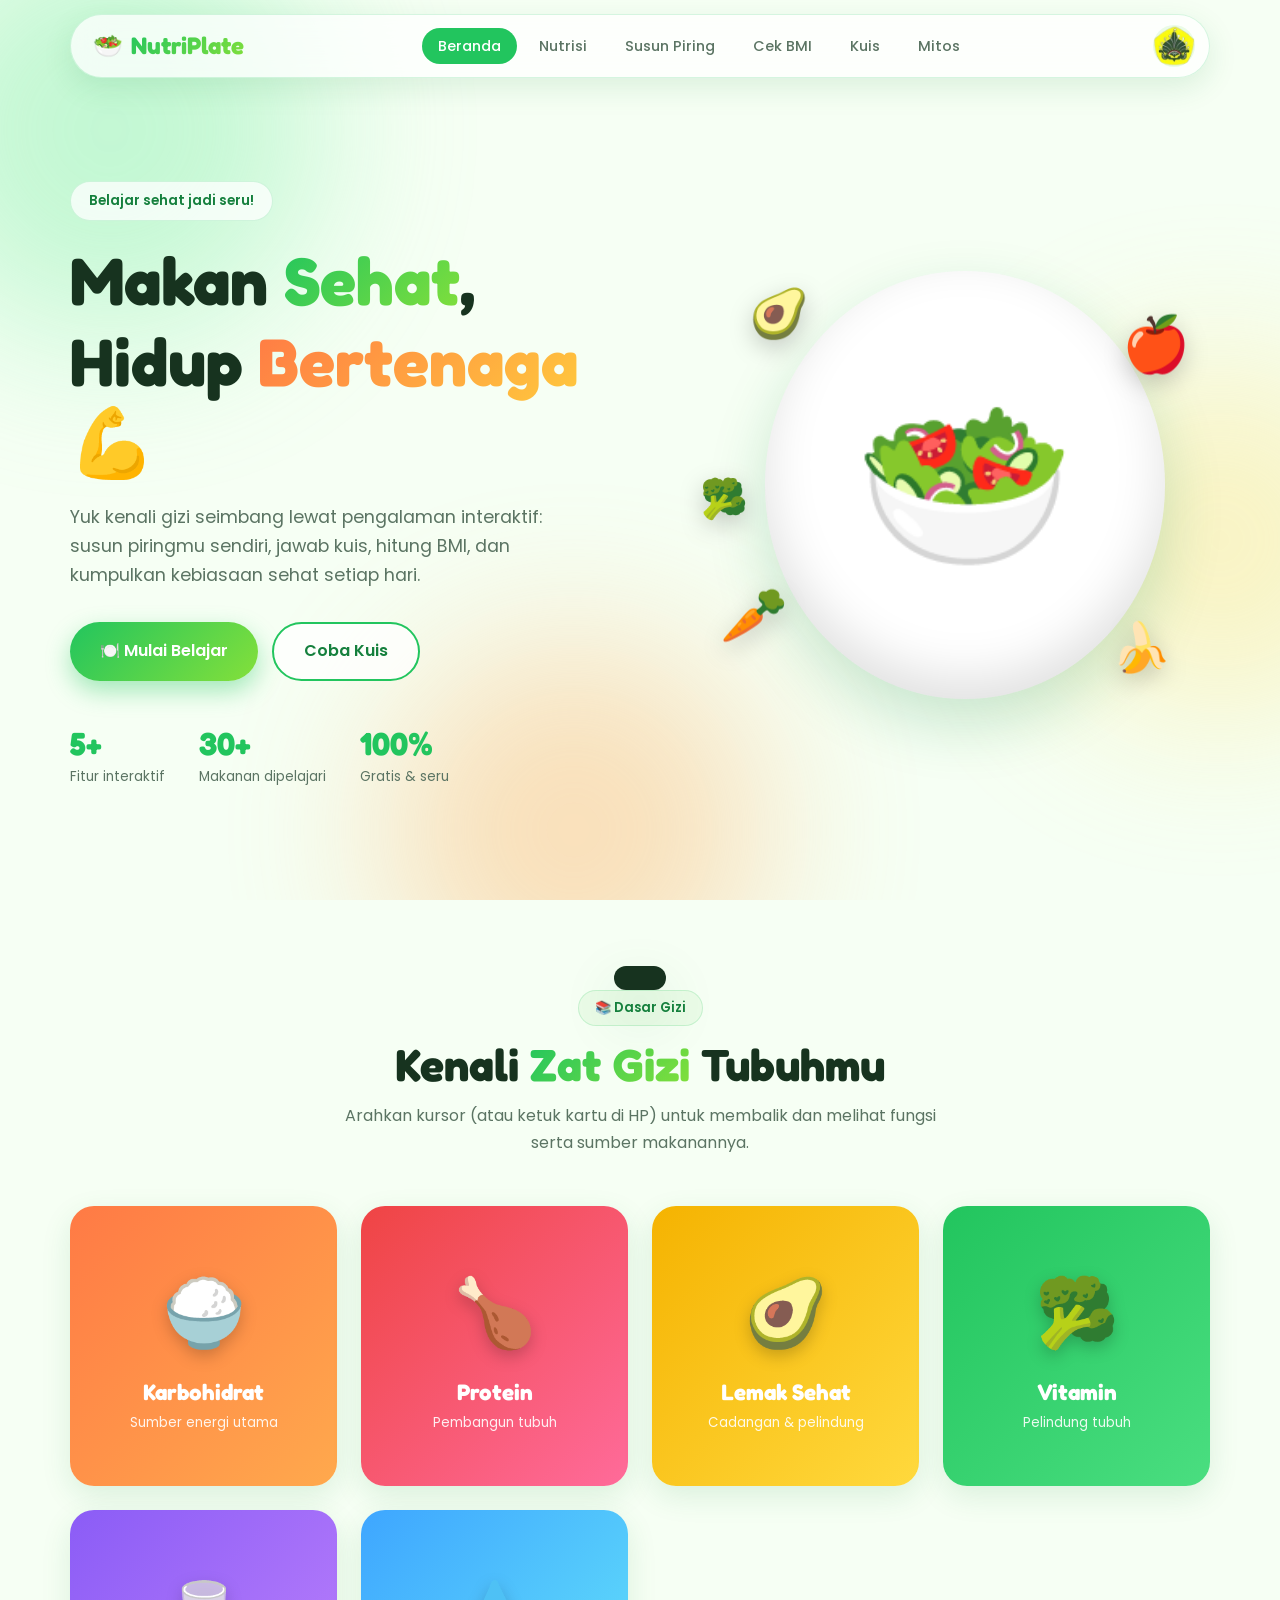
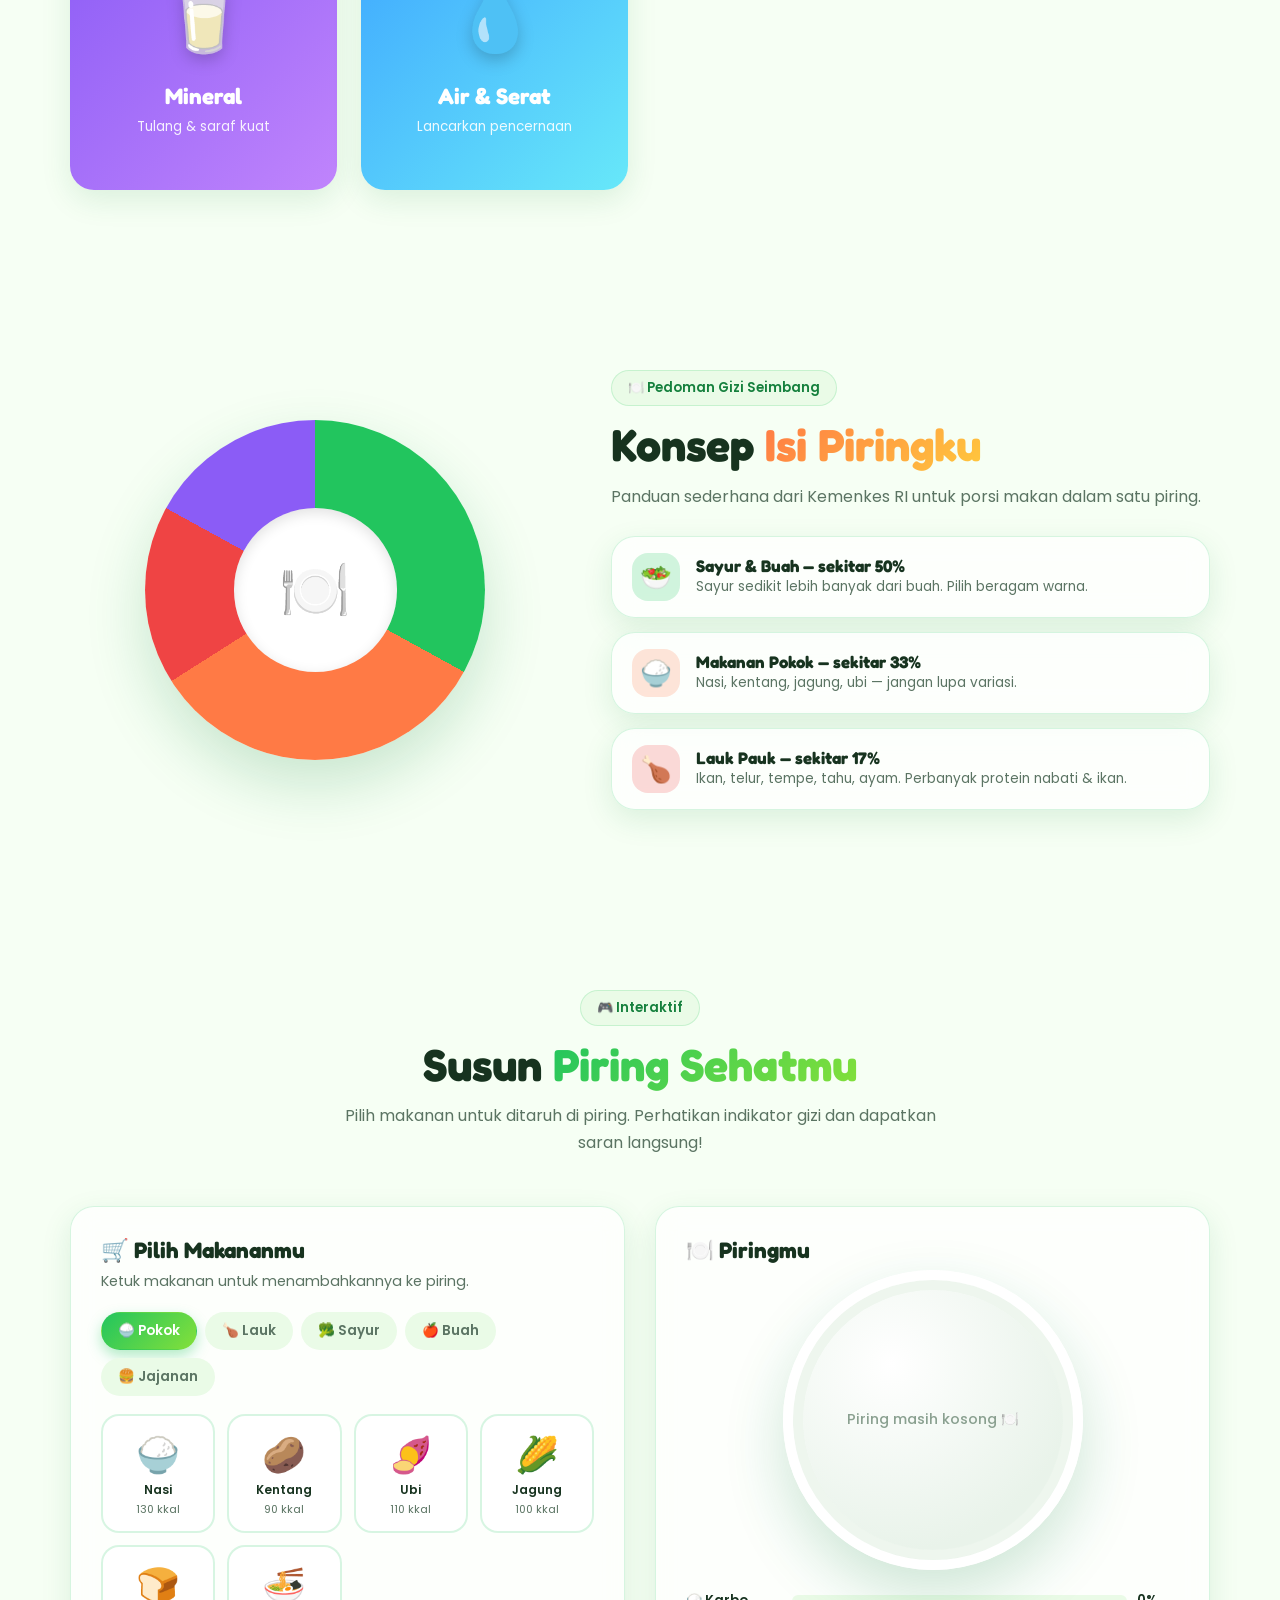
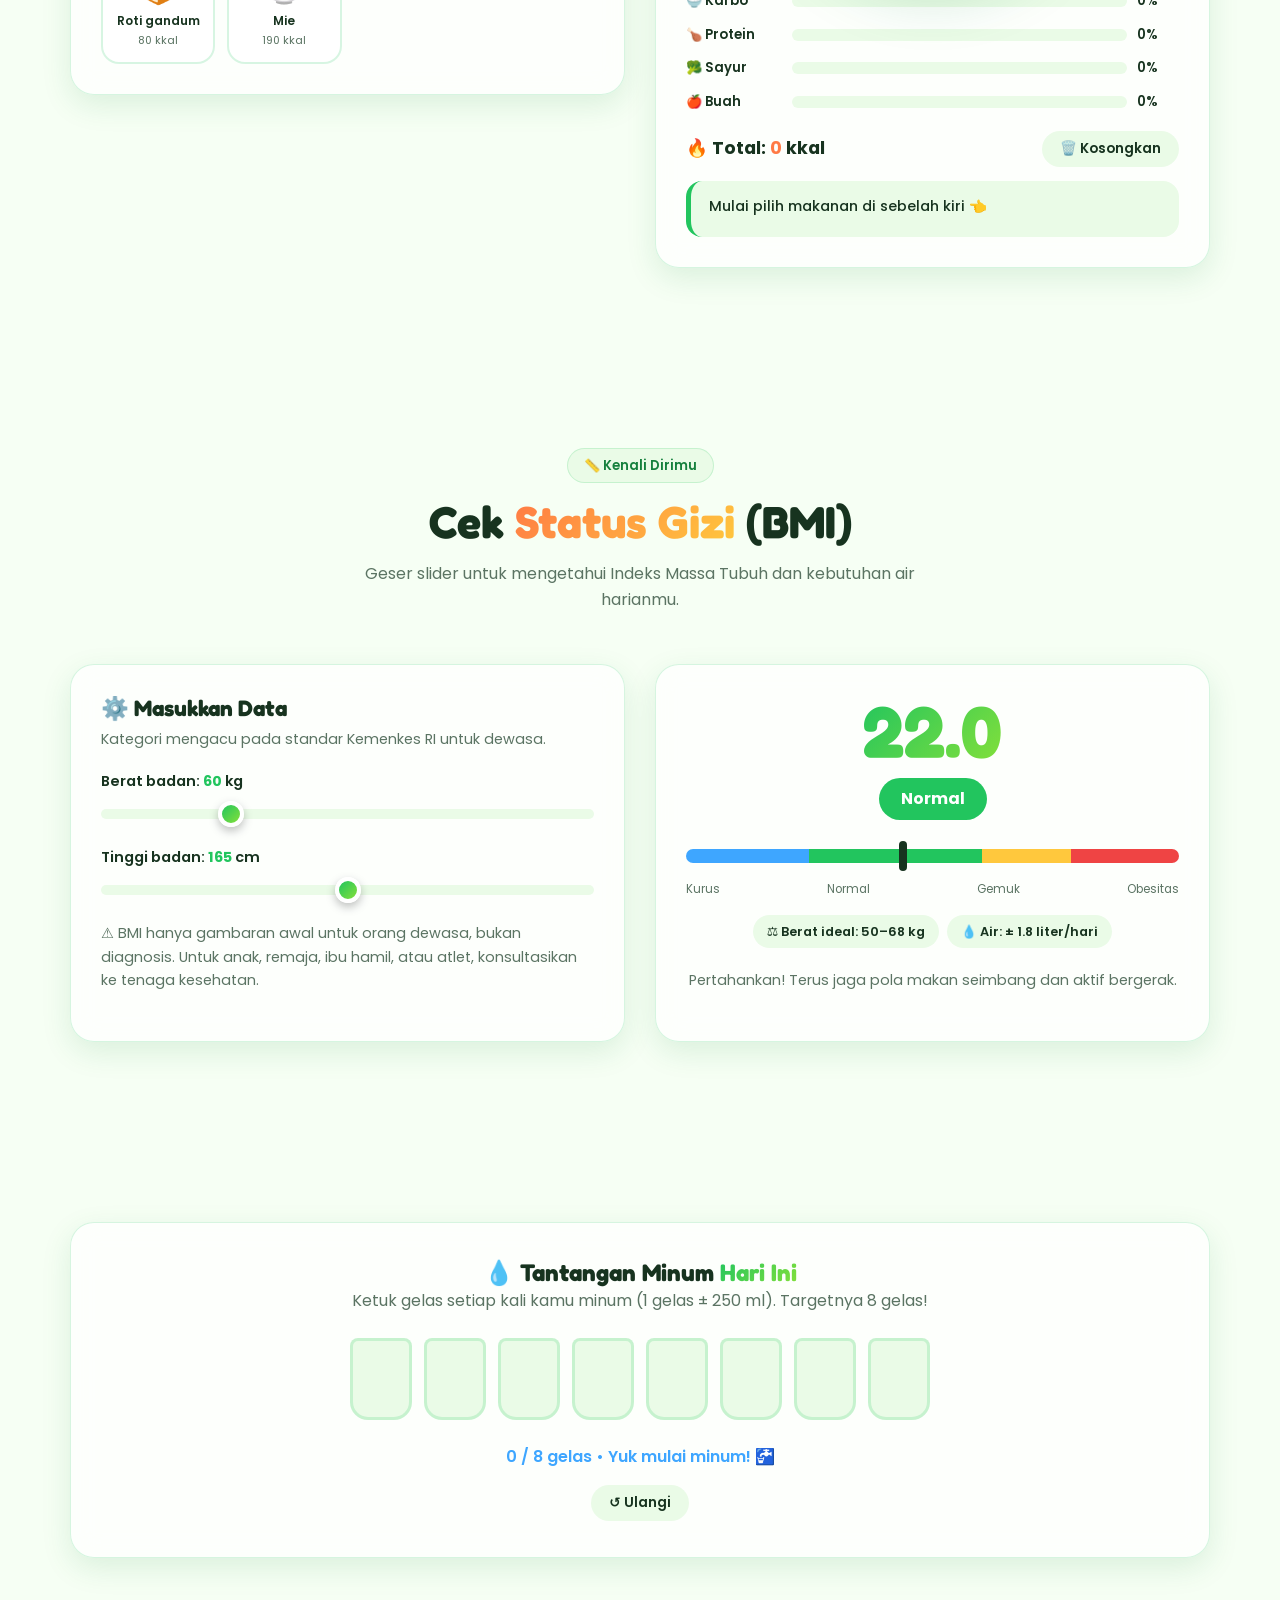
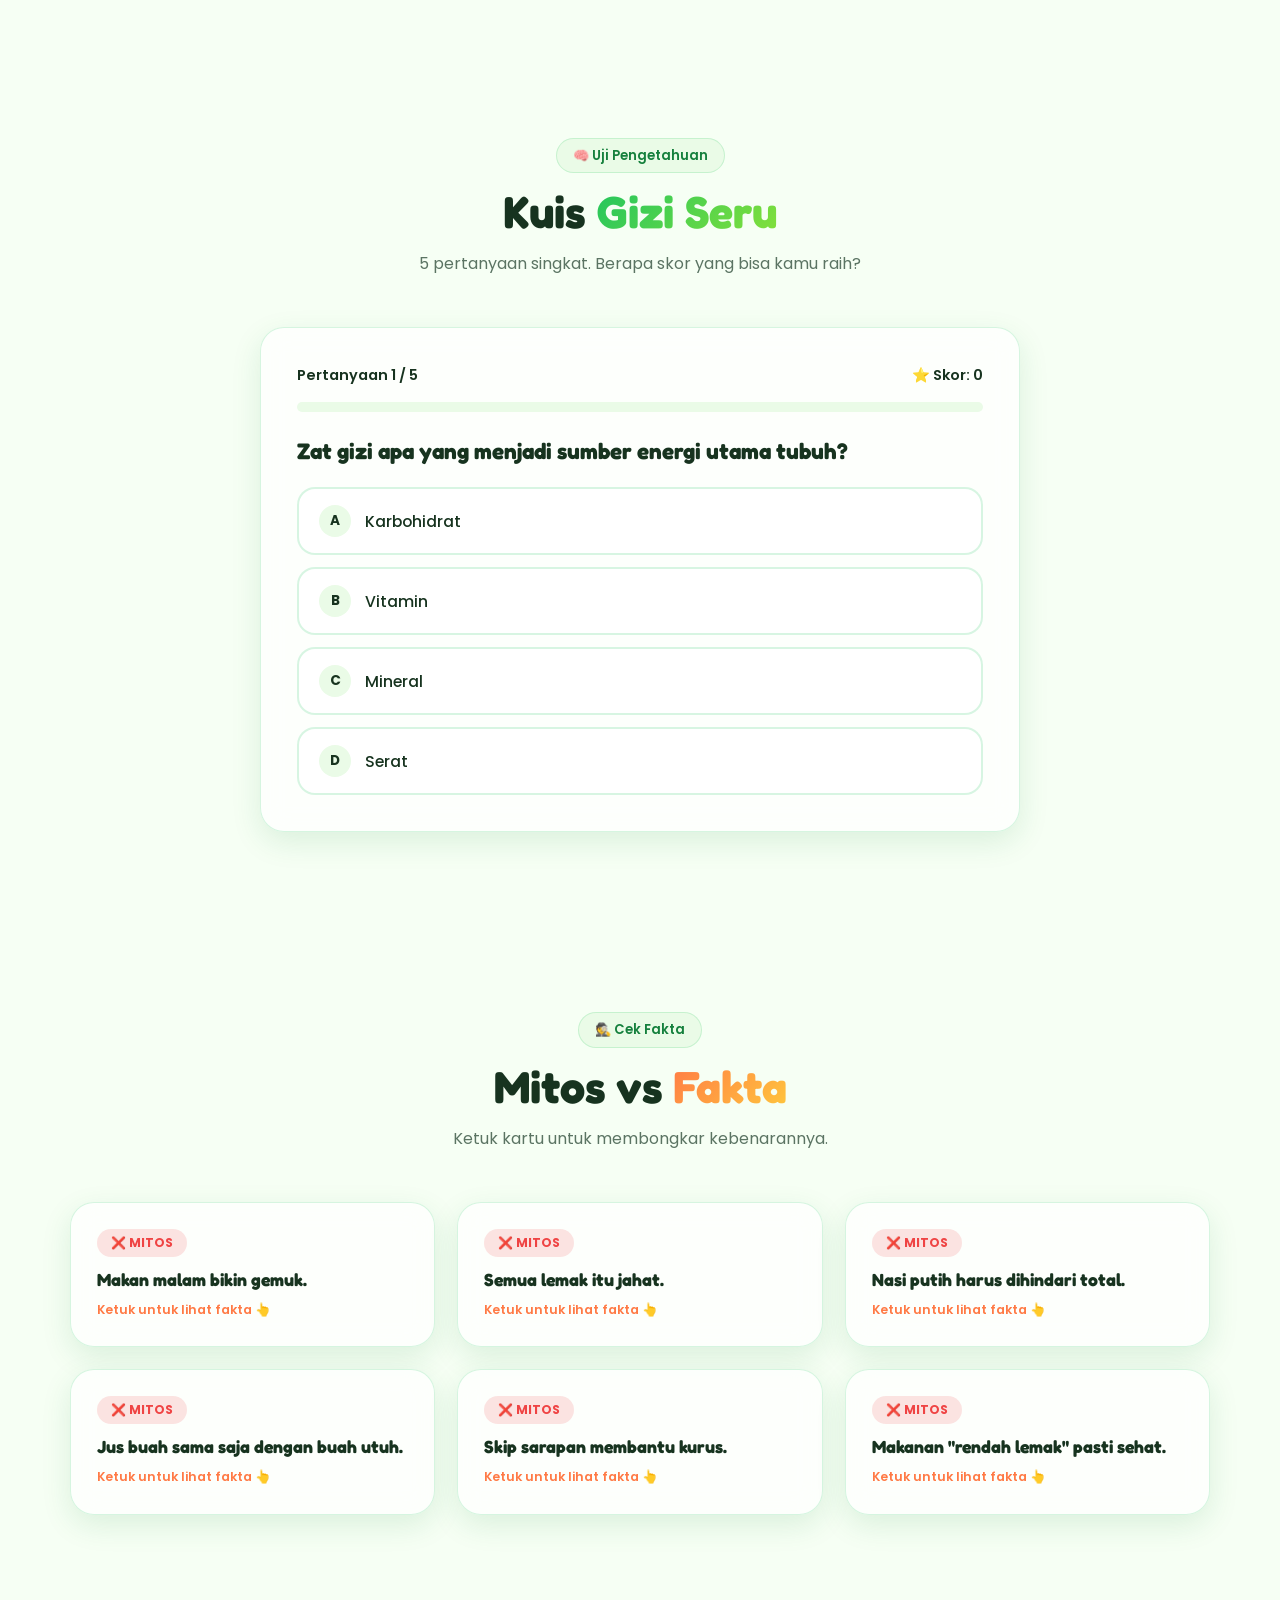
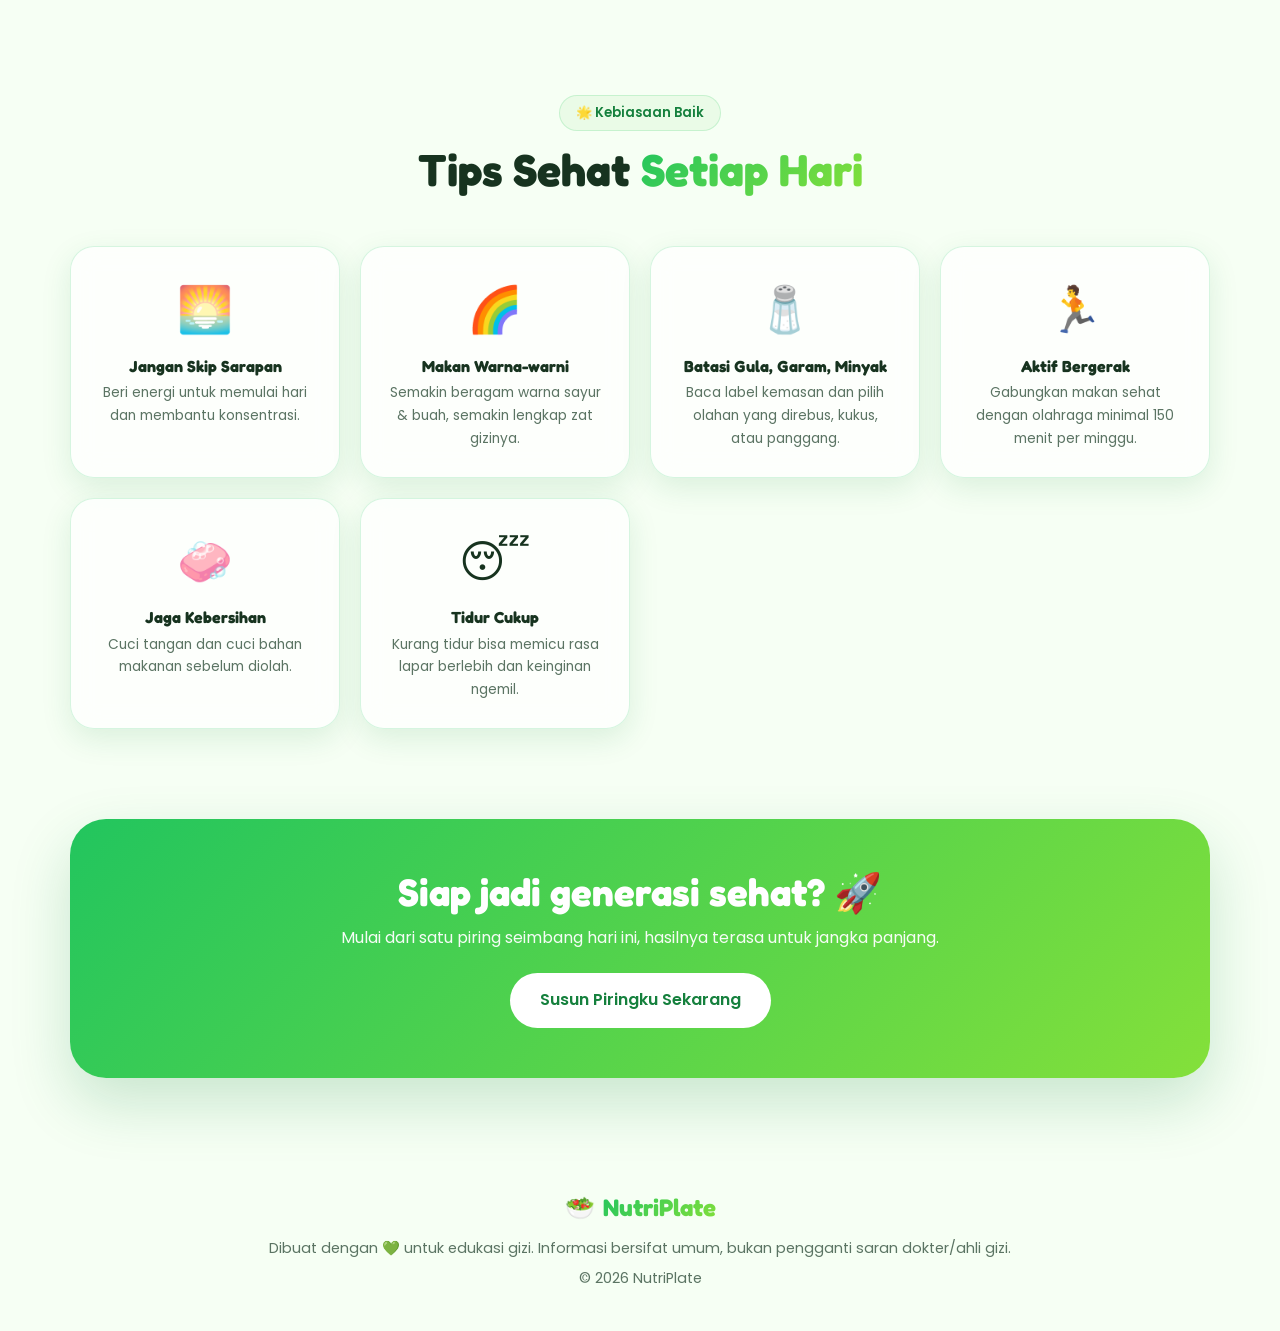
==== commit 23c1939a: "Replace logo image with emoji in index.html" ====
--- a/index.html
+++ b/index.html
@@ -5,7 +5,7 @@
   <meta name="viewport" content="width=device-width, initial-scale=1.0" />
   <meta name="description" content="NutriPlate - Belajar makanan sehat dan bergizi secara interaktif: susun piringmu, kuis seru, kalkulator BMI, dan pelacak minum air." />
   <title>NutriPlate • Belajar Makanan Sehat & Bergizi</title>
-  <link rel="icon" href="logo-sman71.png" />
+  <link rel="icon" href="data:image/svg+xml,<svg xmlns='http://www.w3.org/2000/svg' viewBox='0 0 100 100'><text y='.9em' font-size='90'>🥗</text></svg>" />
   <link rel="stylesheet" href="style.css" />
 </head>
 <body>
@@ -17,7 +17,7 @@
 
   <!-- Navbar -->
   <header class="navbar">
-    <a href="#home" class="logo"><img src="logo-sman71.png" alt="SMAN 71" /> <span>NutriPlate</span></a>
+    <a href="#home" class="logo">🥗 <span>NutriPlate</span></a>
     <ul class="nav-links" id="navLinks">
       <li><a href="#home" class="active">Beranda</a></li>
       <li><a href="#nutrisi">Nutrisi</a></li>
@@ -27,7 +27,7 @@
       <li><a href="#mitos">Mitos</a></li>
     </ul>
     <div class="nav-actions">
-      <button class="icon-btn" id="themeBtn" aria-label="Ganti tema">🌙</button>
+      <button class="icon-btn theme-logo" id="themeBtn" aria-label="Ganti tema"><img src="logo-sman71.png" alt="Logo SMAN 71" /></button>
       <button class="icon-btn menu-btn" id="menuBtn" aria-label="Menu">☰</button>
     </div>
   </header>
@@ -42,7 +42,7 @@
           <p>Yuk kenali gizi seimbang lewat pengalaman interaktif: susun piringmu sendiri, jawab kuis, hitung BMI, dan kumpulkan kebiasaan sehat setiap hari.</p>
           <div class="hero-btns">
             <a href="#piring" class="btn btn-primary">🍽️ Mulai Belajar</a>
-            <a href="#kuis" class="btn btn-ghost">Kuis</a>
+            <a href="#kuis" class="btn btn-ghost">Coba Kuis</a>
           </div>
           <div class="hero-stats">
             <div class="stat"><h3 data-count="5">0</h3><span>Fitur interaktif</span></div>
@@ -51,7 +51,7 @@
           </div>
         </div>
         <div class="hero-visual reveal">
-          <div class="hero-circle"><img src="logo-sman71.png" alt="Logo SMAN 71" /></div>
+          <div class="hero-circle">🥗</div>
           <span class="float-food f1">🥑</span>
           <span class="float-food f2">🍎</span>
           <span class="float-food f3">🥕</span>
@@ -248,7 +248,7 @@
 
   <footer>
     <div class="container">
-      <div class="logo"><img src="logo-sman71.png" alt="SMAN 71" /> <span>NutriPlate</span></div>
+      <div class="logo">🥗 <span>NutriPlate</span></div>
       <p>Dibuat dengan 💚 untuk edukasi gizi. Informasi bersifat umum, bukan pengganti saran dokter/ahli gizi.</p>
       <p style="margin-top:6px">© <span id="year"></span> NutriPlate</p>
     </div>
@@ -287,7 +287,6 @@
     const themeBtn = $('#themeBtn');
     function setTheme(t) {
       document.documentElement.setAttribute('data-theme', t);
-      themeBtn.textContent = t === 'dark' ? '☀️' : '🌙';
       store.set('np-theme', t);
     }
     setTheme(store.get('np-theme') || (matchMedia('(prefers-color-scheme: dark)').matches ? 'dark' : 'light'));
--- a/style.css
+++ b/style.css
@@ -84,6 +84,7 @@
 }
 .logo { font-family: "Fredoka", sans-serif; font-size: 1.5rem; font-weight: 700; display: flex; align-items: center; gap: 8px; }
 .logo span { background: var(--grad); -webkit-background-clip: text; background-clip: text; color: transparent; }
+.logo img { height: 34px; width: auto; }
 .nav-links { display: flex; gap: 6px; list-style: none; align-items: center; }
 .nav-links a {
   padding: 8px 16px; border-radius: 50px; font-size: 0.9rem; font-weight: 500; color: var(--muted);
@@ -130,10 +131,14 @@
 .hero-visual { position: relative; display: grid; place-items: center; min-height: 440px; }
 .hero-circle {
   width: min(400px, 80vw); aspect-ratio: 1; border-radius: 50%;
-  background: var(--grad); display: grid; place-items: center;
+  background: #fff; padding: 14%; display: grid; place-items: center;
   font-size: clamp(7rem, 16vw, 11rem);
   box-shadow: var(--shadow-lg), inset 0 -20px 50px rgba(0, 0, 0, 0.12);
   animation: bob 5s ease-in-out infinite;
+}
+.hero-circle img {
+  width: 100%; height: 100%; object-fit: contain;
+  filter: drop-shadow(0 8px 14px rgba(0, 0, 0, 0.2));
 }
 @keyframes bob { 0%, 100% { transform: translateY(0) rotate(-2deg); } 50% { transform: translateY(-18px) rotate(2deg); } }
 .float-food {
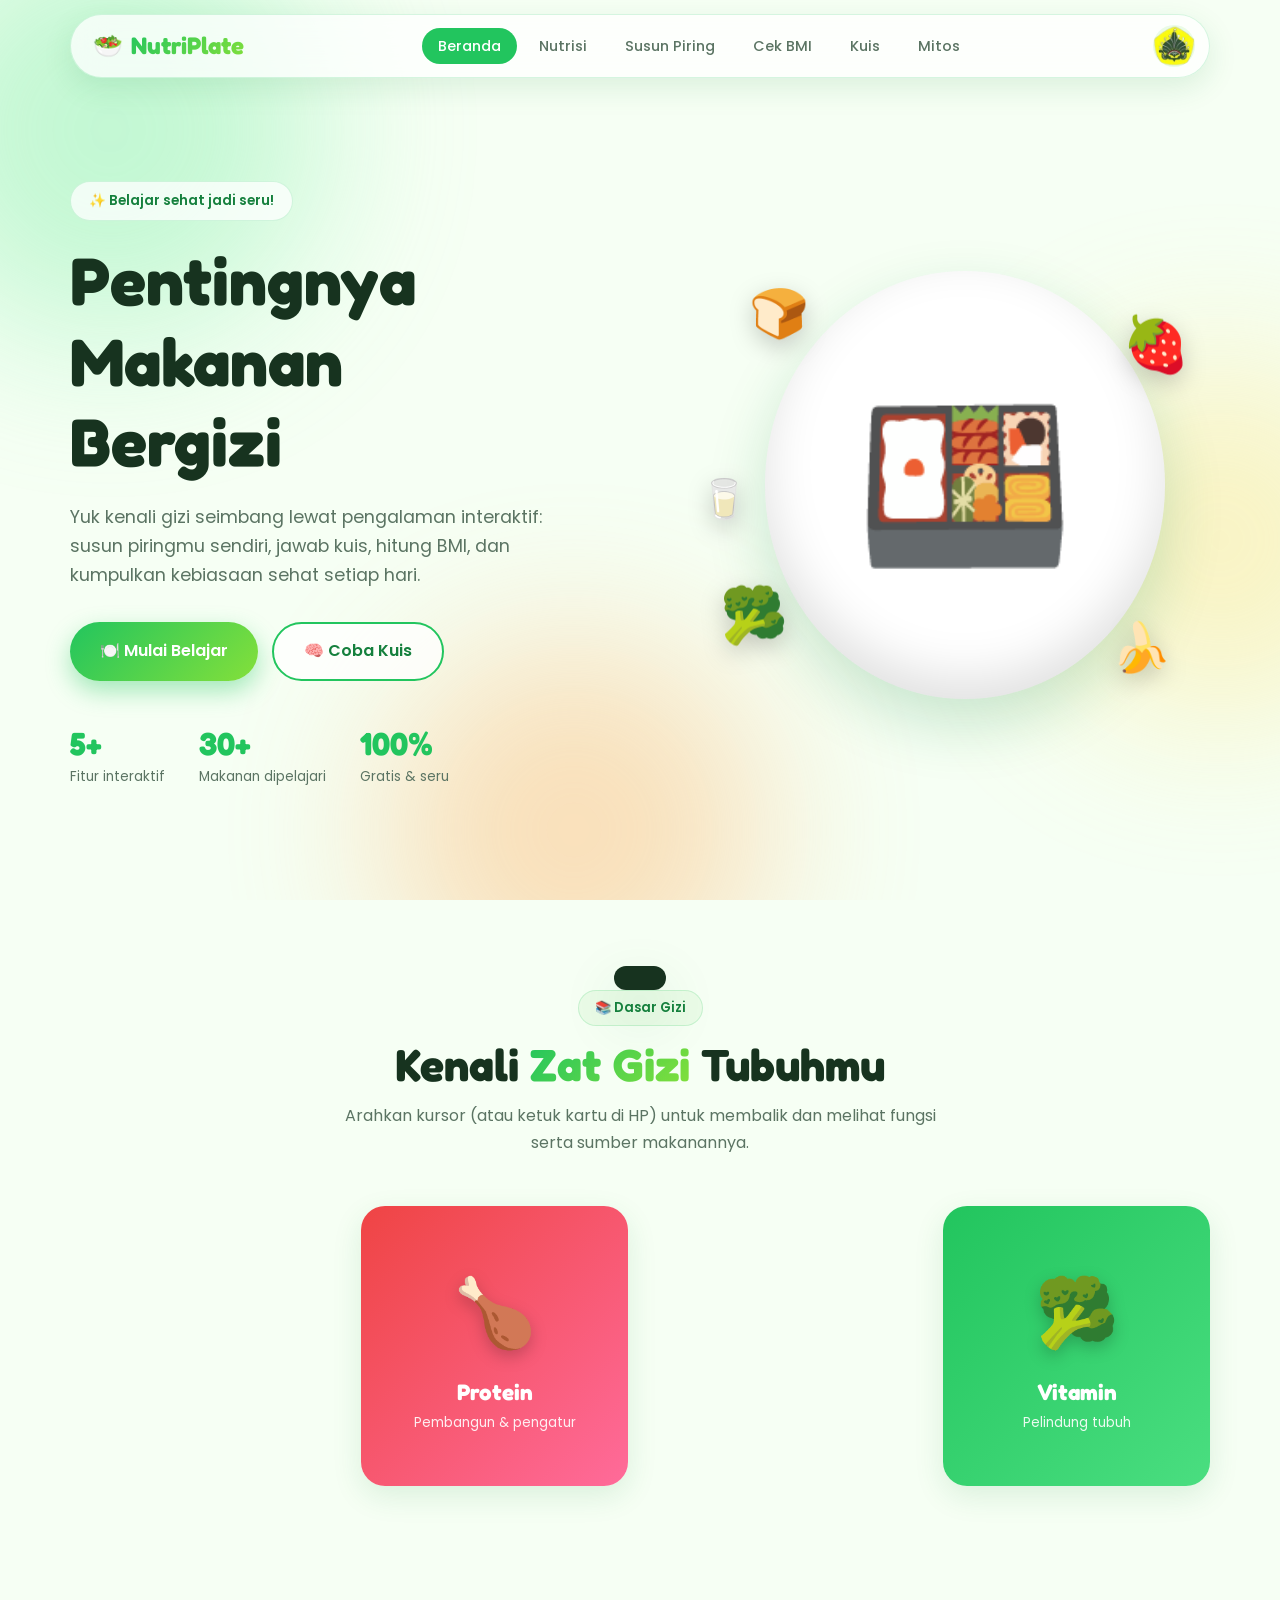
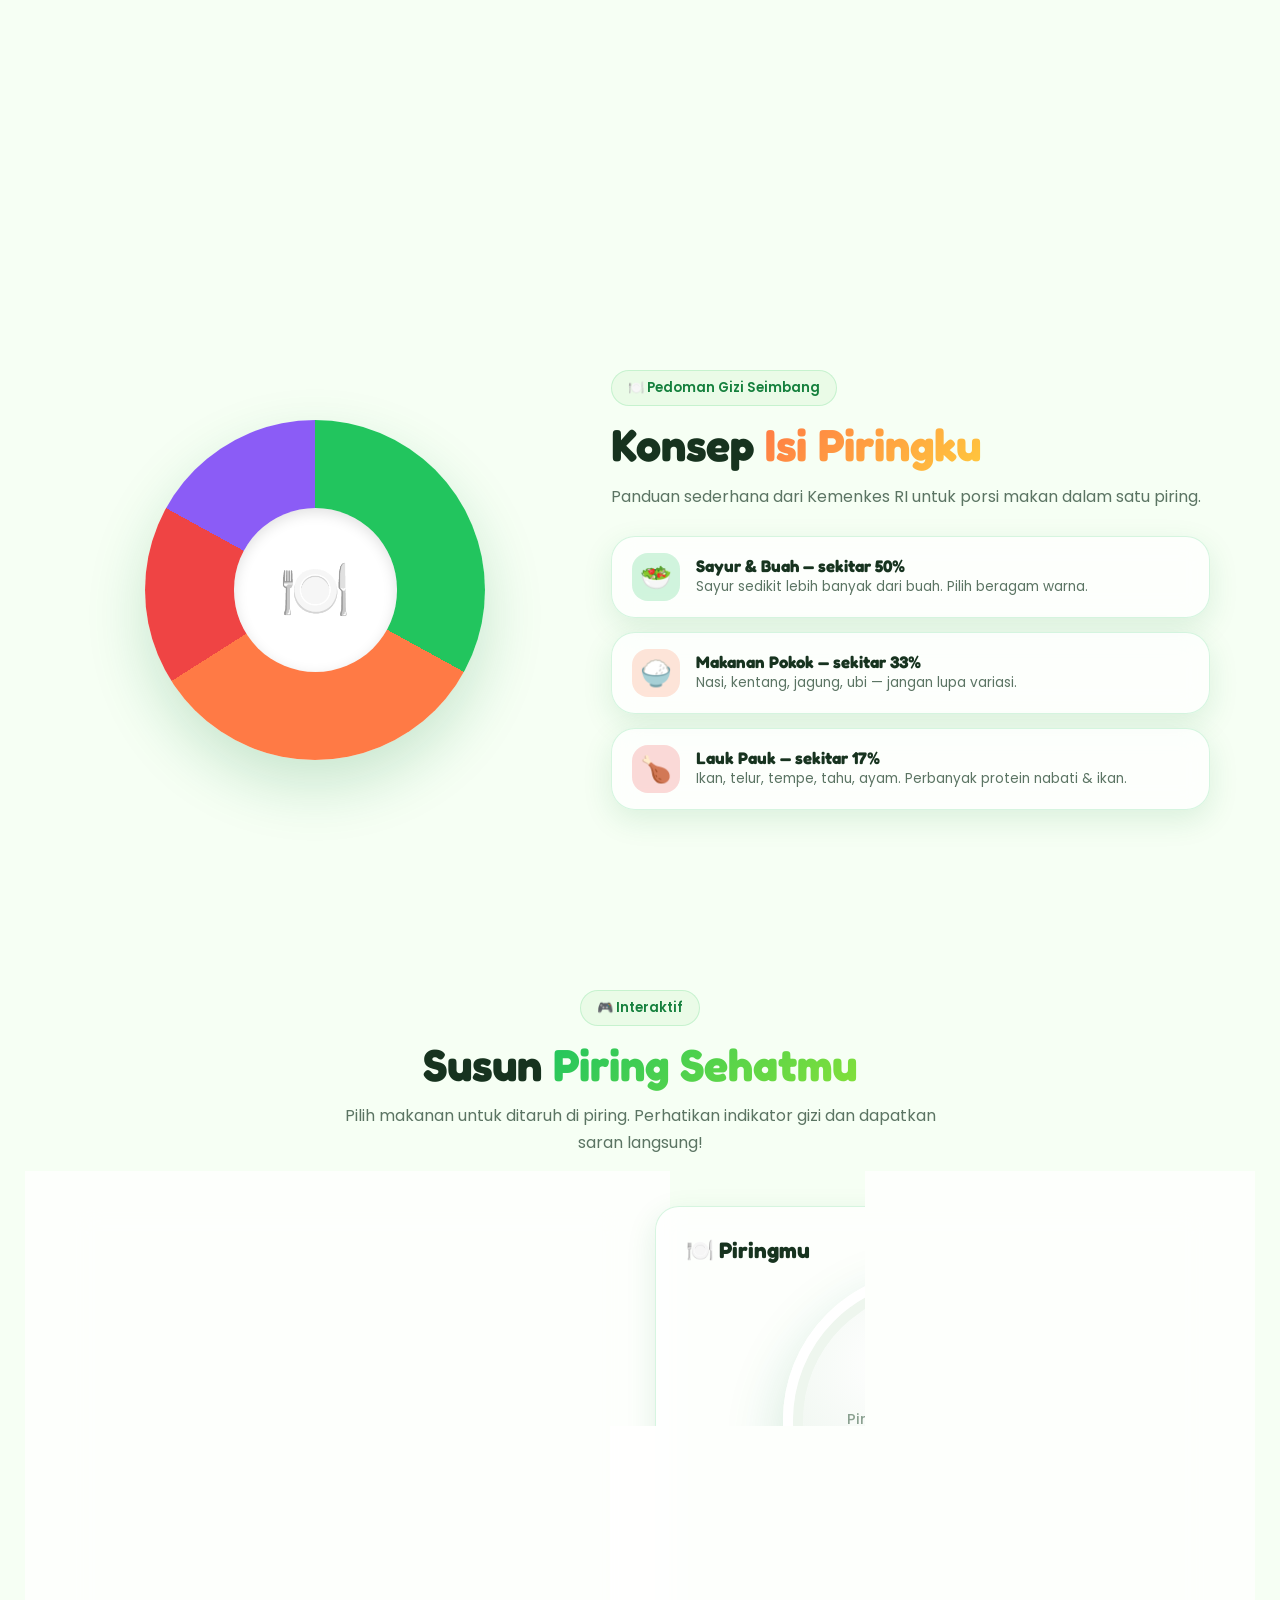
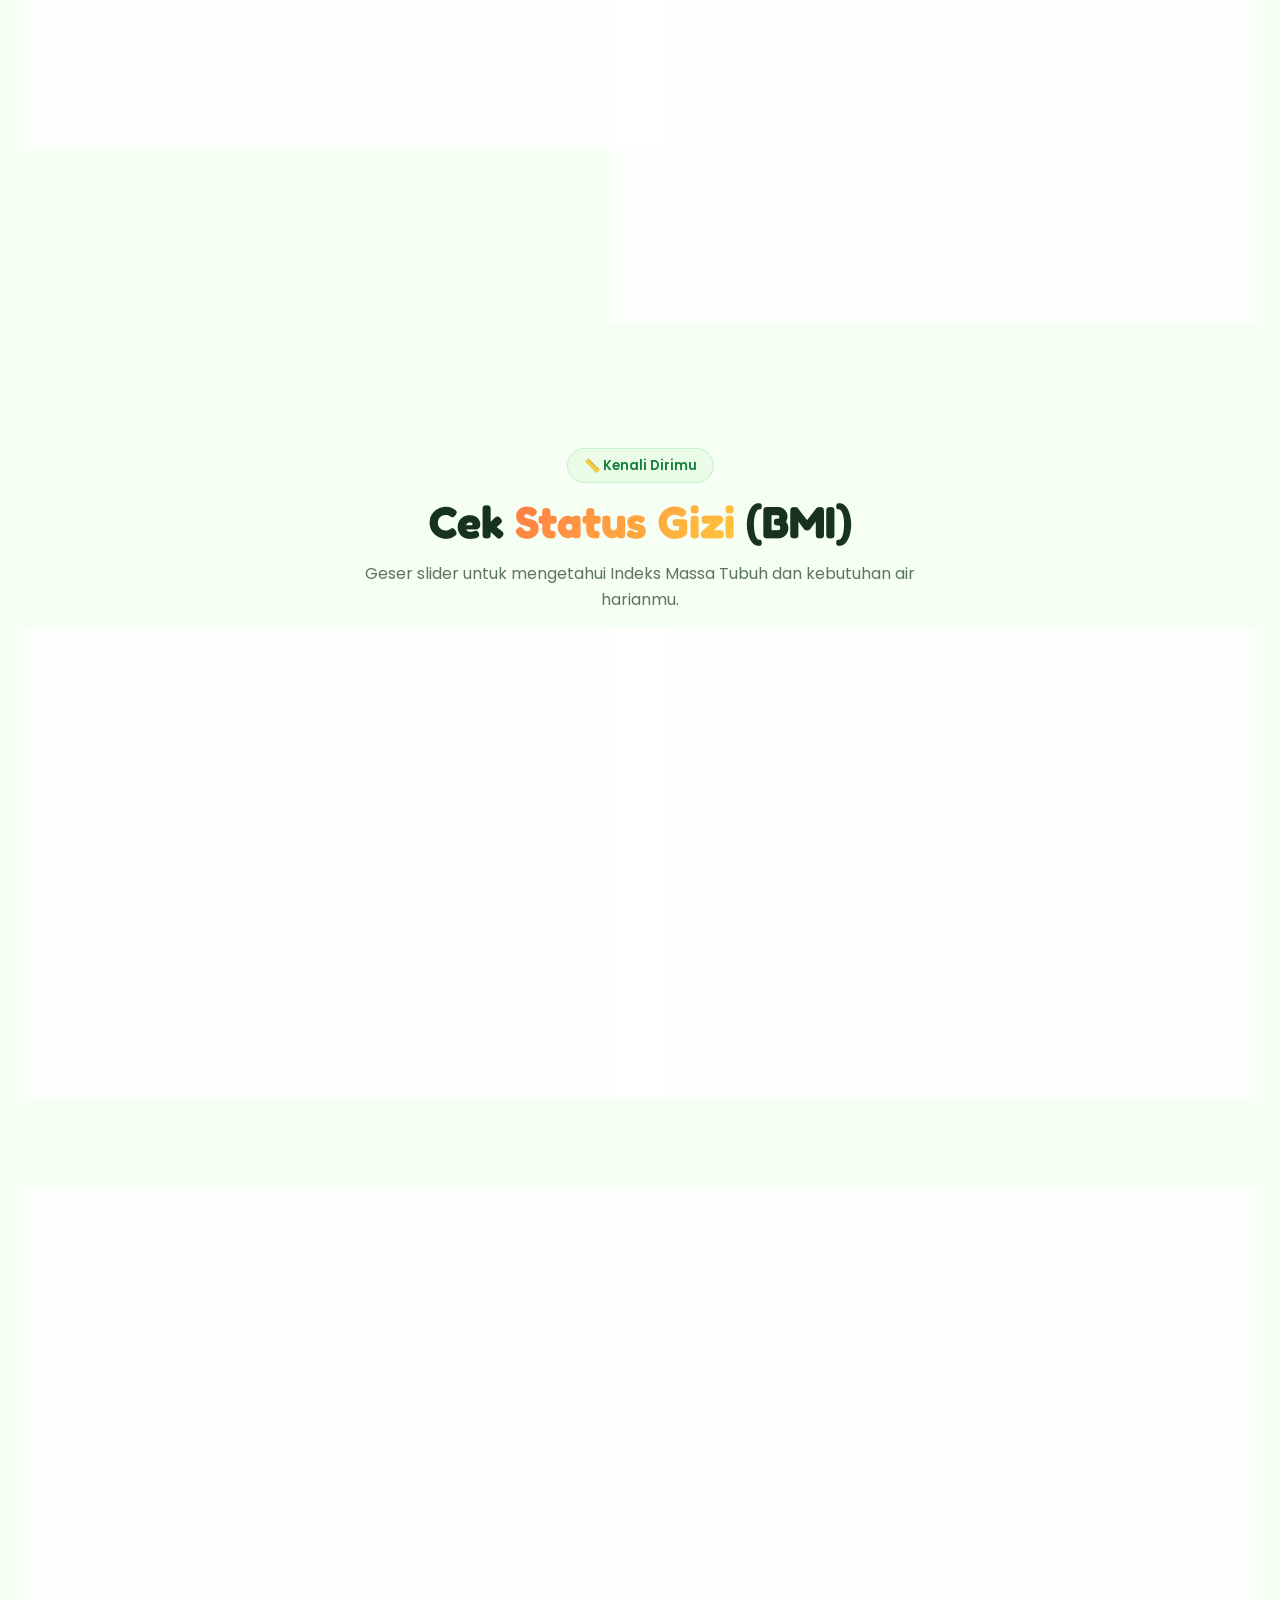
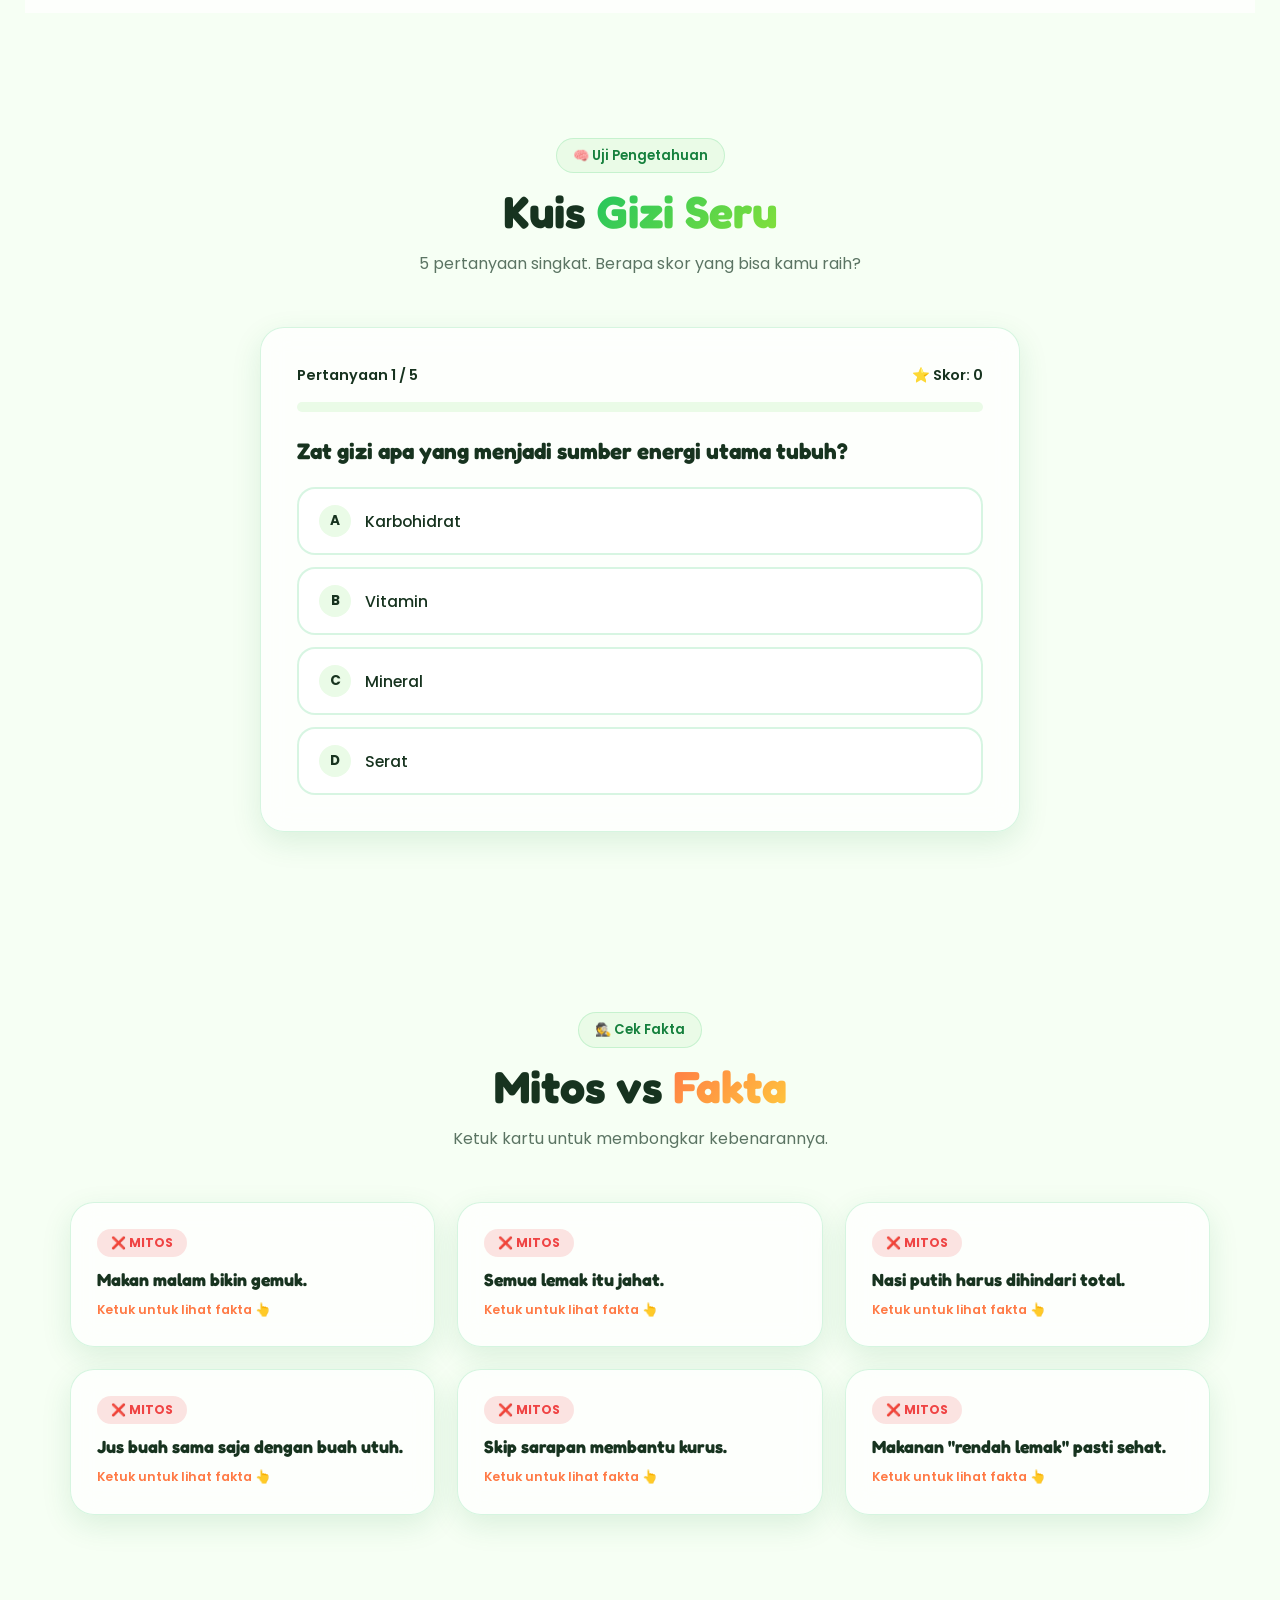
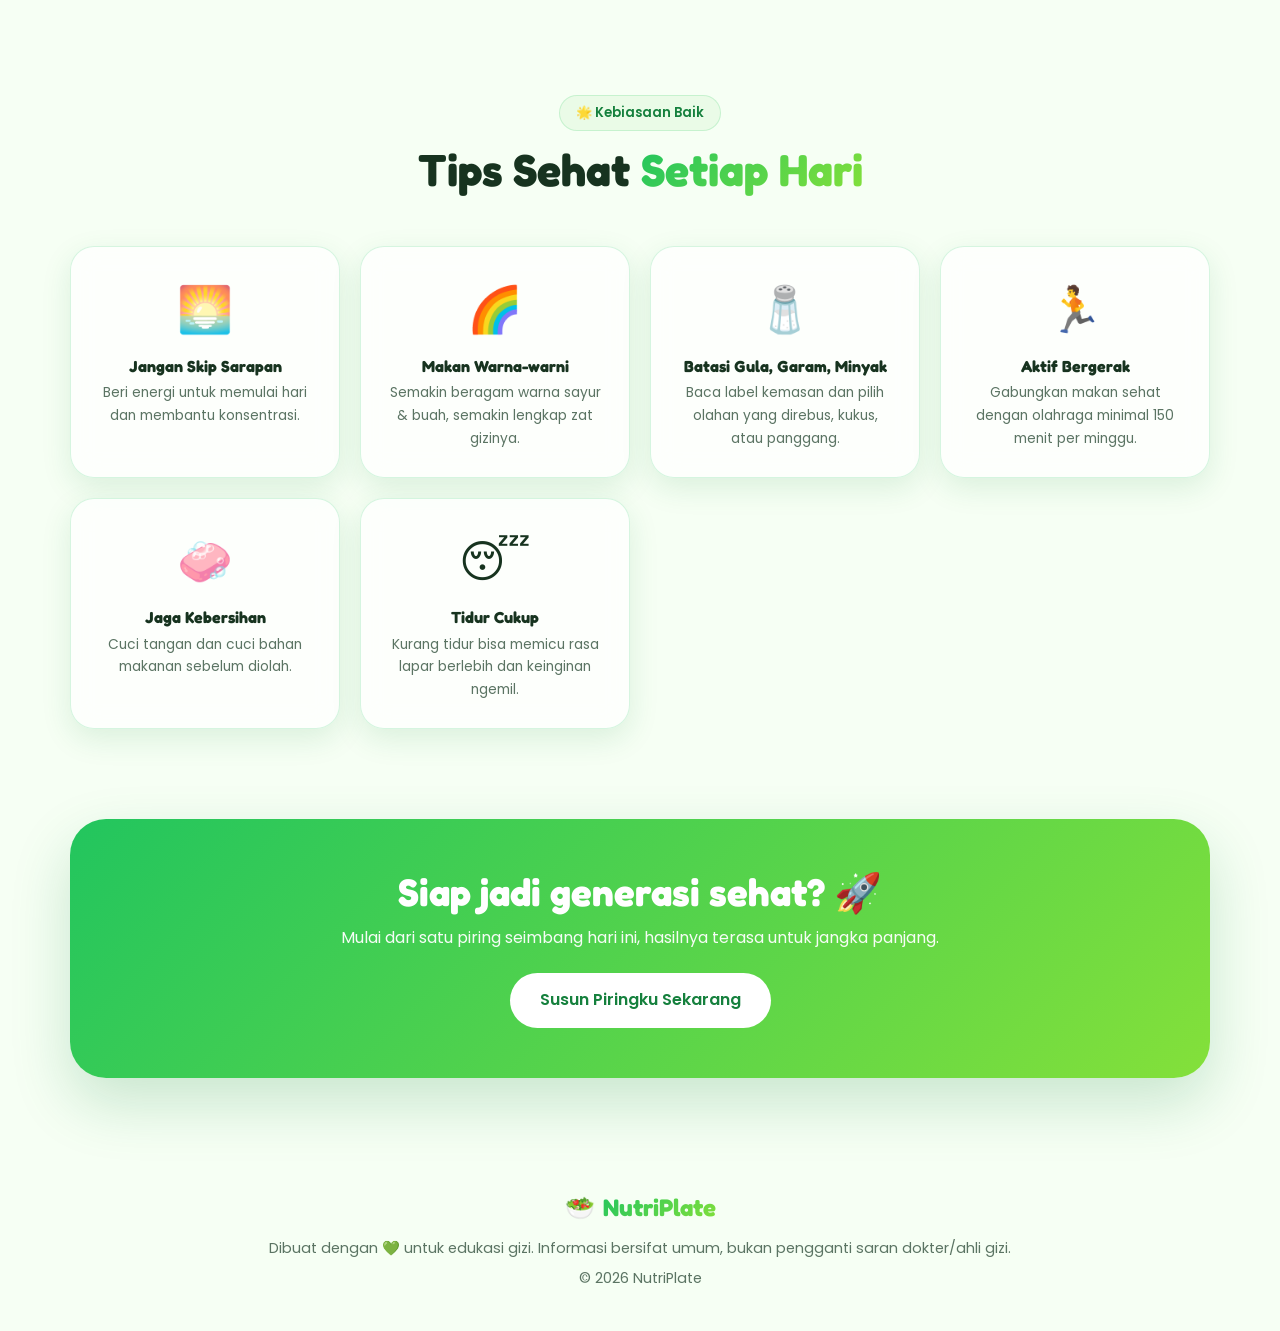
==== commit baa75985: "Update hero section and food labels in index.html" ====
--- a/index.html
+++ b/index.html
@@ -37,12 +37,12 @@
     <section class="hero" id="home">
       <div class="container hero-grid">
         <div class="reveal">
-          <span class="badge">Belajar sehat jadi seru!</span>
-          <h1>Makan <span class="gradient-text">Sehat</span>,<br />Hidup <span class="gradient-warm">Bertenaga</span> 💪</h1>
+          <span class="badge">✨ Belajar sehat jadi seru!</span>
+          <h1>Pentingnya<br />Makanan<br />Bergizi</h1>
           <p>Yuk kenali gizi seimbang lewat pengalaman interaktif: susun piringmu sendiri, jawab kuis, hitung BMI, dan kumpulkan kebiasaan sehat setiap hari.</p>
           <div class="hero-btns">
             <a href="#piring" class="btn btn-primary">🍽️ Mulai Belajar</a>
-            <a href="#kuis" class="btn btn-ghost">Coba Kuis</a>
+            <a href="#kuis" class="btn btn-ghost">🧠 Coba Kuis</a>
           </div>
           <div class="hero-stats">
             <div class="stat"><h3 data-count="5">0</h3><span>Fitur interaktif</span></div>
@@ -51,12 +51,12 @@
           </div>
         </div>
         <div class="hero-visual reveal">
-          <div class="hero-circle">🥗</div>
-          <span class="float-food f1">🥑</span>
-          <span class="float-food f2">🍎</span>
-          <span class="float-food f3">🥕</span>
+          <div class="hero-circle">🍱</div>
+          <span class="float-food f1">🍞</span>
+          <span class="float-food f2">🍓</span>
+          <span class="float-food f3">🥦</span>
           <span class="float-food f4">🍌</span>
-          <span class="float-food f5">🥦</span>
+          <span class="float-food f5">🥛</span>
         </div>
       </div>
     </section>
@@ -71,12 +71,12 @@
         </div>
         <div class="nutri-grid">
           <div class="flip reveal"><div class="flip-inner">
-            <div class="flip-face flip-front c-orange"><div class="emoji">🍚</div><h3>Karbohidrat</h3><small>Sumber energi utama</small></div>
-            <div class="flip-face flip-back"><h4>Bahan Bakar Tubuh</h4><p>Diubah menjadi glukosa untuk energi otak dan otot.</p><p class="src">🍚 Nasi • 🥔 Kentang • 🍠 Ubi • 🌾 Gandum</p></div>
+            <div class="flip-face flip-front c-orange"><div class="emoji">🍞</div><h3>Karbo</h3><small>Sumber energi</small></div>
+            <div class="flip-face flip-back"><h4>Sumber Energi</h4><p>Karbohidrat berfungsi sebagai sumber energi.</p><p class="src">🍞 Roti • 🌾 Gandum • 🍝 Pasta • 🍚 Nasi</p></div>
           </div></div>
           <div class="flip reveal"><div class="flip-inner">
-            <div class="flip-face flip-front c-red"><div class="emoji">🍗</div><h3>Protein</h3><small>Pembangun tubuh</small></div>
-            <div class="flip-face flip-back"><h4>Bangun & Perbaiki Sel</h4><p>Membentuk otot, jaringan, enzim, dan menjaga daya tahan tubuh.</p><p class="src">🥚 Telur • 🐟 Ikan • 🫘 Tempe • 🍗 Ayam</p></div>
+            <div class="flip-face flip-front c-red"><div class="emoji">🍗</div><h3>Protein</h3><small>Pembangun & pengatur</small></div>
+            <div class="flip-face flip-back"><h4>Zat Pembangun</h4><p>Berfungsi sebagai zat pembangun dan pengatur di dalam tubuh.</p><p class="src">🥚 Telur • 🥩 Daging • 🐟 Ikan • 🍗 Ayam • 🥛 Susu</p></div>
           </div></div>
           <div class="flip reveal"><div class="flip-inner">
             <div class="flip-face flip-front c-yellow"><div class="emoji">🥑</div><h3>Lemak Sehat</h3><small>Cadangan & pelindung</small></div>
@@ -84,7 +84,7 @@
           </div></div>
           <div class="flip reveal"><div class="flip-inner">
             <div class="flip-face flip-front c-green"><div class="emoji">🥦</div><h3>Vitamin</h3><small>Pelindung tubuh</small></div>
-            <div class="flip-face flip-back"><h4>Jaga Imun & Mata</h4><p>Dibutuhkan dalam jumlah kecil, tetapi penting untuk banyak fungsi tubuh.</p><p class="src">🍊 Jeruk • 🥕 Wortel • 🥬 Bayam</p></div>
+            <div class="flip-face flip-back"><h4>Jaga Fungsi Tubuh</h4><p>Mendukung pertumbuhan, metabolisme, serta menjaga fungsi normal tubuh.</p><p class="src">🥦 Brokoli • 🍓 Stroberi • 🍊 Jeruk • 🍌 Pisang • 🍎 Apel</p></div>
           </div></div>
           <div class="flip reveal"><div class="flip-inner">
             <div class="flip-face flip-front c-purple"><div class="emoji">🥛</div><h3>Mineral</h3><small>Tulang & saraf kuat</small></div>
@@ -136,7 +136,7 @@
             <h3>🍽️ Piringmu</h3>
             <div class="plate-wrap"><div class="plate" id="plate"></div></div>
             <div class="meters">
-              <div class="meter-row m-karbo"><span>🍚 Karbo</span><div class="bar"><i id="bar-karbo"></i></div><span id="pct-karbo">0%</span></div>
+              <div class="meter-row m-karbo"><span>🍞 Karbo</span><div class="bar"><i id="bar-karbo"></i></div><span id="pct-karbo">0%</span></div>
               <div class="meter-row m-protein"><span>🍗 Protein</span><div class="bar"><i id="bar-protein"></i></div><span id="pct-protein">0%</span></div>
               <div class="meter-row m-sayur"><span>🥦 Sayur</span><div class="bar"><i id="bar-sayur"></i></div><span id="pct-sayur">0%</span></div>
               <div class="meter-row m-buah"><span>🍎 Buah</span><div class="bar"><i id="bar-buah"></i></div><span id="pct-buah">0%</span></div>
@@ -331,14 +331,14 @@
 
     /* ---------- Plate builder ---------- */
     const FOODS = {
-      karbo: { label: '🍚 Pokok', items: [
-        ['🍚', 'Nasi', 130], ['🥔', 'Kentang', 90], ['🍠', 'Ubi', 110], ['🌽', 'Jagung', 100], ['🍞', 'Roti gandum', 80], ['🍜', 'Mie', 190]] },
-      protein: { label: '🍗 Lauk', items: [
-        ['🥚', 'Telur', 75], ['🐟', 'Ikan', 140], ['🍗', 'Ayam', 165], ['🫘', 'Tempe', 150], ['🦐', 'Udang', 100], ['🥩', 'Daging', 200]] },
+      karbo: { label: '🍞 Karbo', items: [
+        ['🍞', 'Roti', 80], ['🥖', 'Roti panjang', 130], ['🍝', 'Pasta', 160], ['🌾', 'Gandum', 110], ['🥔', 'Kentang', 90], ['🍚', 'Nasi', 130]] },
+      protein: { label: '🥩 Protein', items: [
+        ['🥚', 'Telur', 75], ['🥩', 'Daging', 200], ['🐟', 'Ikan', 140], ['🍗', 'Ayam', 165], ['🥛', 'Susu', 60], ['🫘', 'Tempe', 150]] },
       sayur: { label: '🥦 Sayur', items: [
-        ['🥦', 'Brokoli', 35], ['🥕', 'Wortel', 40], ['🥬', 'Bayam', 25], ['🍅', 'Tomat', 20], ['🥒', 'Timun', 15], ['🍆', 'Terong', 25]] },
-      buah: { label: '🍎 Buah', items: [
-        ['🍎', 'Apel', 60], ['🍌', 'Pisang', 90], ['🍊', 'Jeruk', 50], ['🍉', 'Semangka', 45], ['🥭', 'Mangga', 65], ['🍓', 'Stroberi', 30]] },
+        ['🥦', 'Brokoli', 35], ['🥬', 'Selada', 15], ['🥒', 'Timun', 15], ['🌽', 'Jagung', 100], ['🥕', 'Wortel', 40], ['🍅', 'Tomat', 20]] },
+      buah: { label: '🍓 Buah', items: [
+        ['🍓', 'Stroberi', 30], ['🍊', 'Jeruk', 50], ['🍌', 'Pisang', 90], ['🍎', 'Apel', 60], ['🍉', 'Semangka', 45], ['🥭', 'Mangga', 65]] },
       junk: { label: '🍔 Jajanan', items: [
         ['🍔', 'Burger', 350], ['🍟', 'Kentang goreng', 320], ['🍩', 'Donat', 300], ['🥤', 'Soda', 140], ['🍕', 'Pizza', 285], ['🍦', 'Es krim', 210]] }
     };
@@ -433,7 +433,7 @@
 
       let cat, color, tip, pos;
       if (bmi < 18.5) { cat = 'Kurus'; color = '#3ea6ff'; tip = 'Tambah asupan energi dan protein secara bertahap, dan konsultasikan bila perlu.'; pos = (bmi - 12) / 6.5 * 25; }
-      else if (bmi < 25) { cat = 'Normal'; color = '#22c55e'; tip = 'Pertahankan! Terus jaga pola makan seimbang dan aktif bergerak.'; pos = 25 + (bmi - 18.5) / 6.5 * 35; }
+      else if (bmi < 25) { cat = 'Normal'; color = '#3f9a3f'; tip = 'Pertahankan! Terus jaga pola makan seimbang dan aktif bergerak.'; pos = 25 + (bmi - 18.5) / 6.5 * 35; }
       else if (bmi < 27) { cat = 'Gemuk'; color = '#f5b301'; tip = 'Kurangi gula, gorengan, dan minuman manis, serta perbanyak sayur dan gerak.'; pos = 60 + (bmi - 25) / 2 * 18; }
       else { cat = 'Obesitas'; color = '#ef4444'; tip = 'Disarankan berkonsultasi dengan dokter atau ahli gizi untuk rencana yang aman.'; pos = 78 + (bmi - 27) / 8 * 22; }
       pos = Math.max(2, Math.min(98, pos));
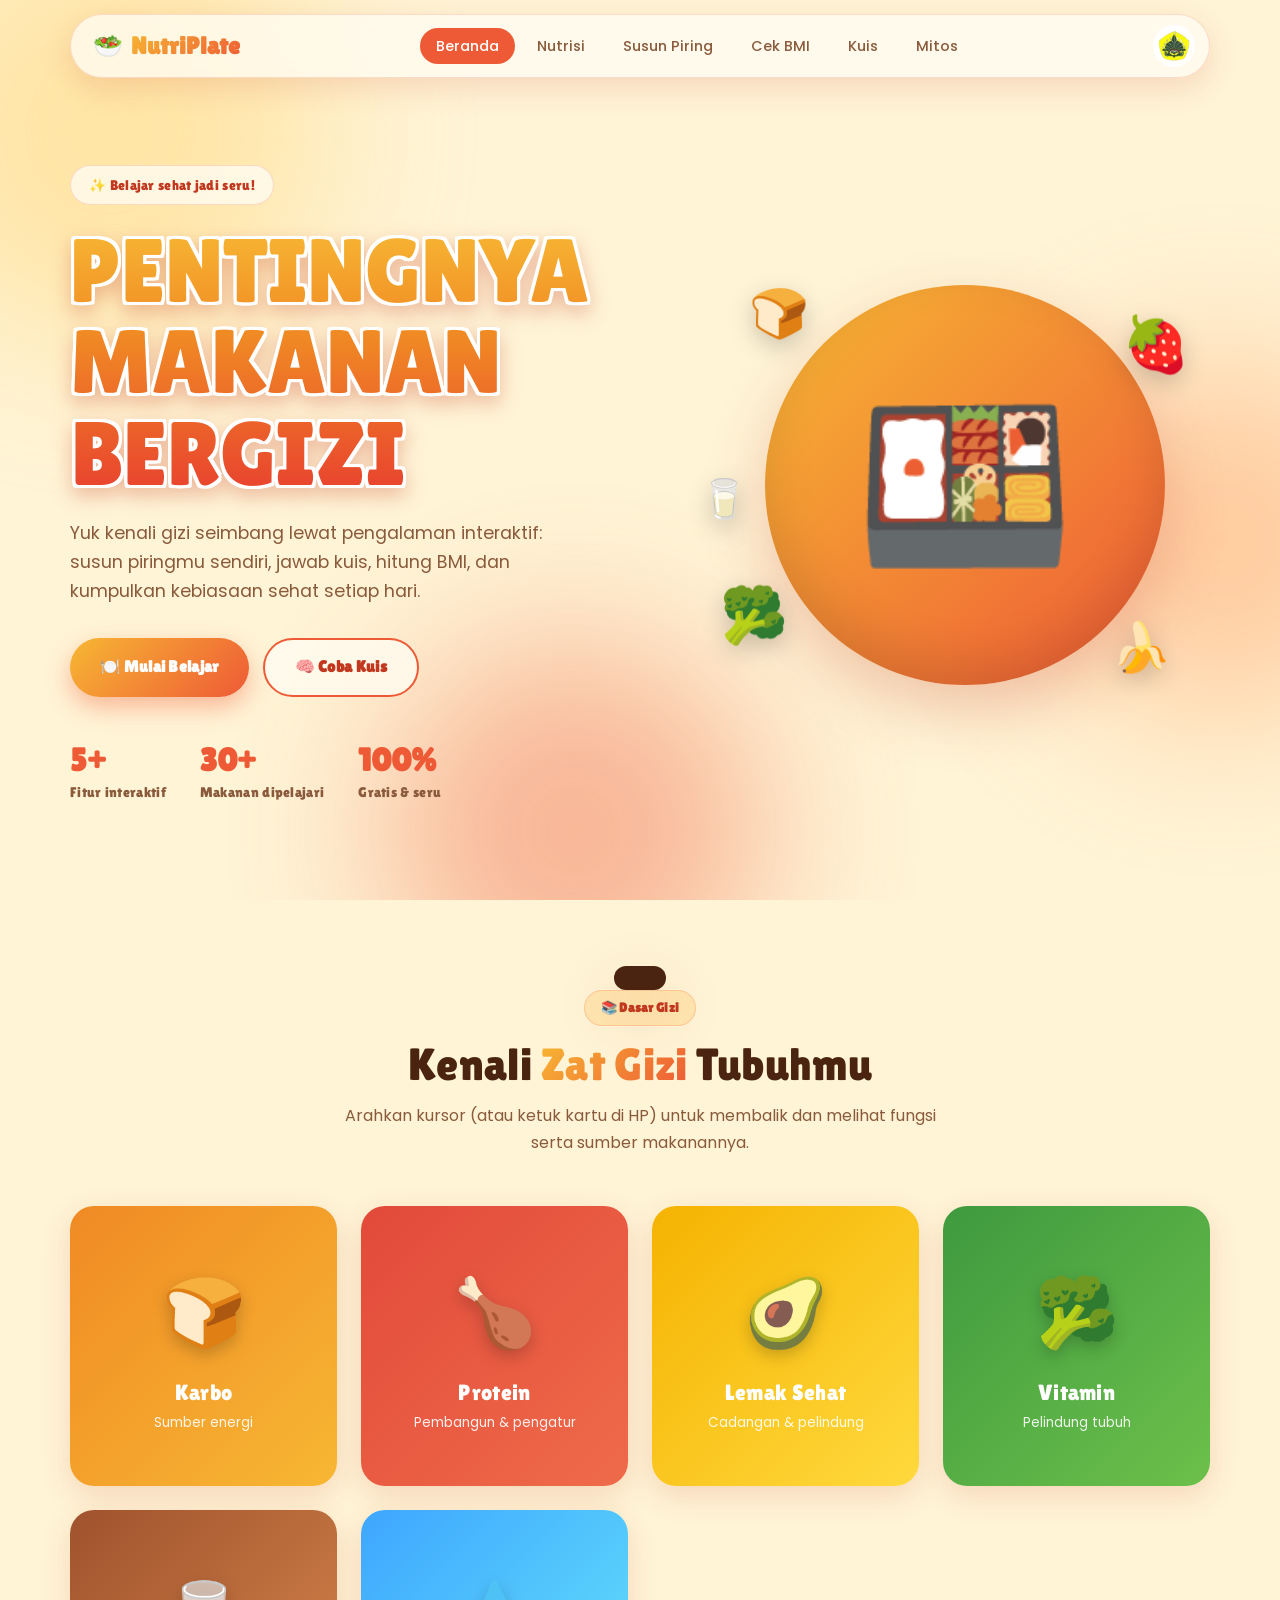
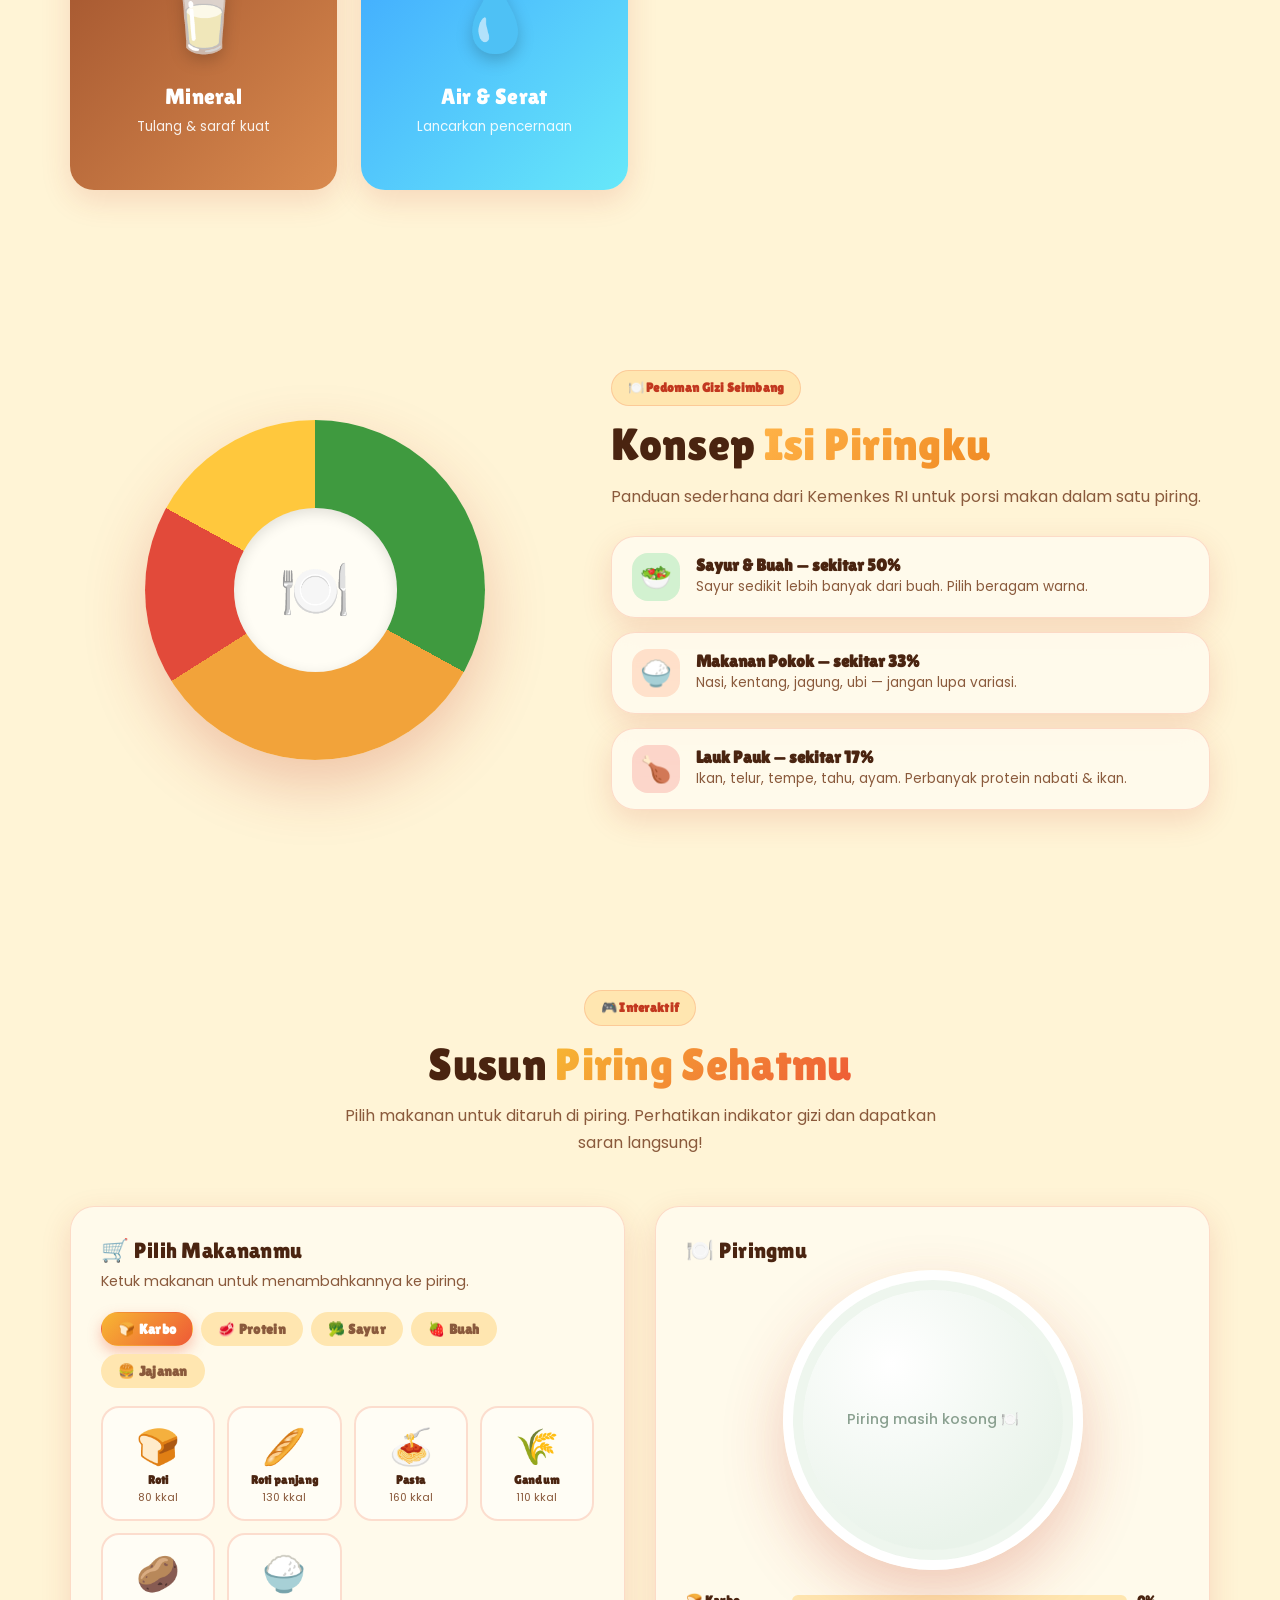
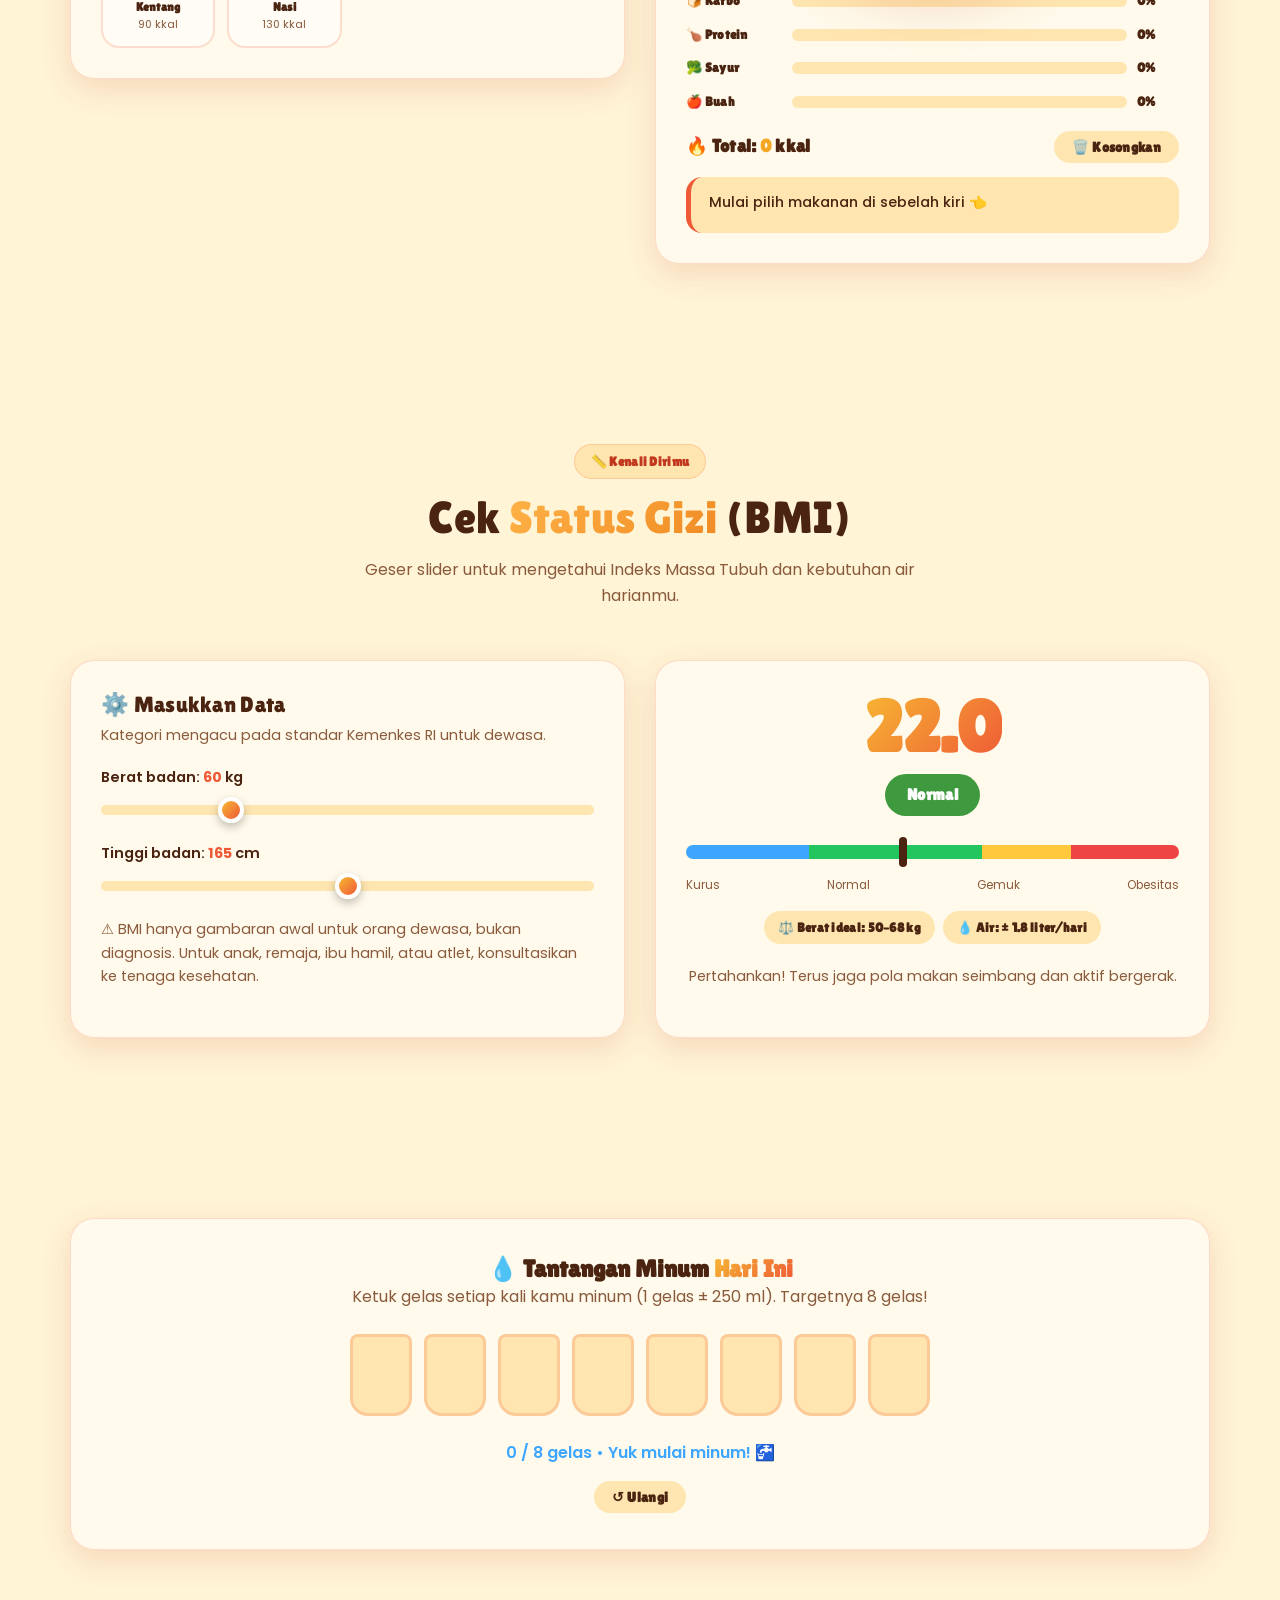
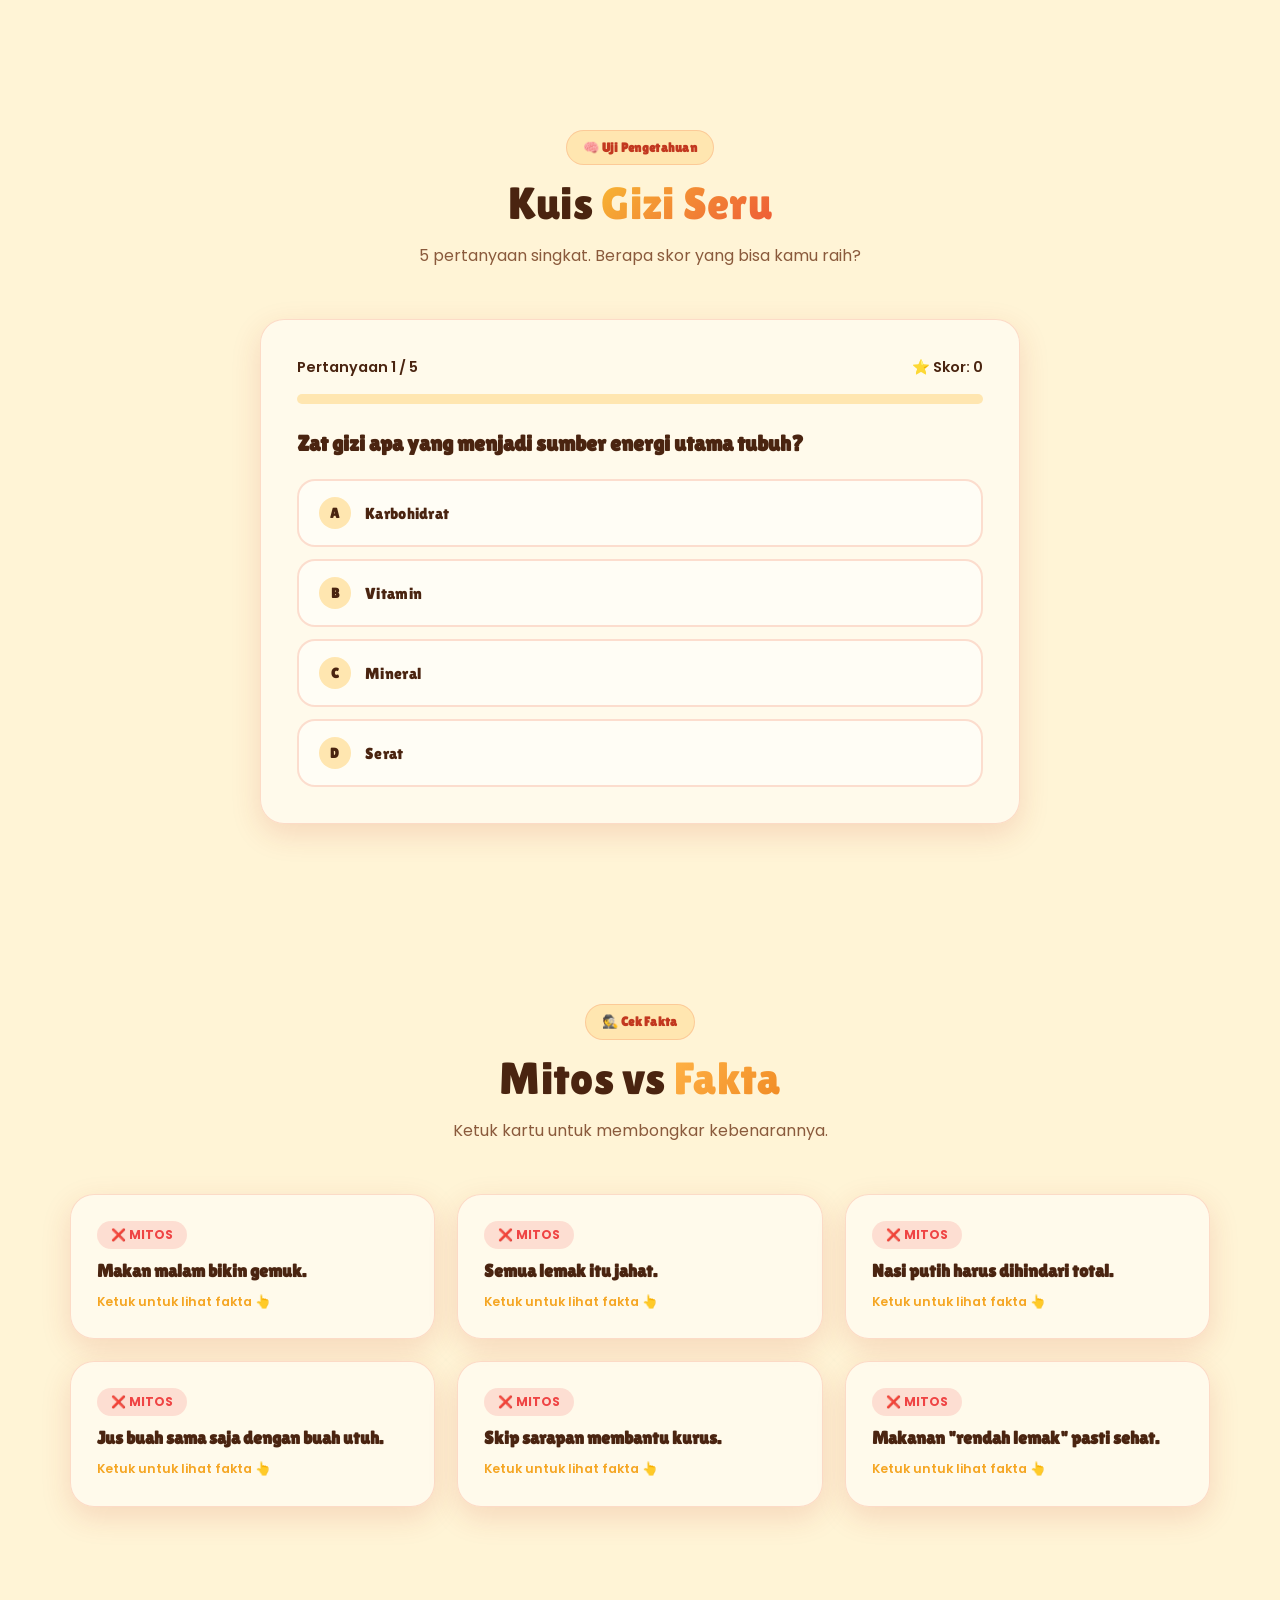
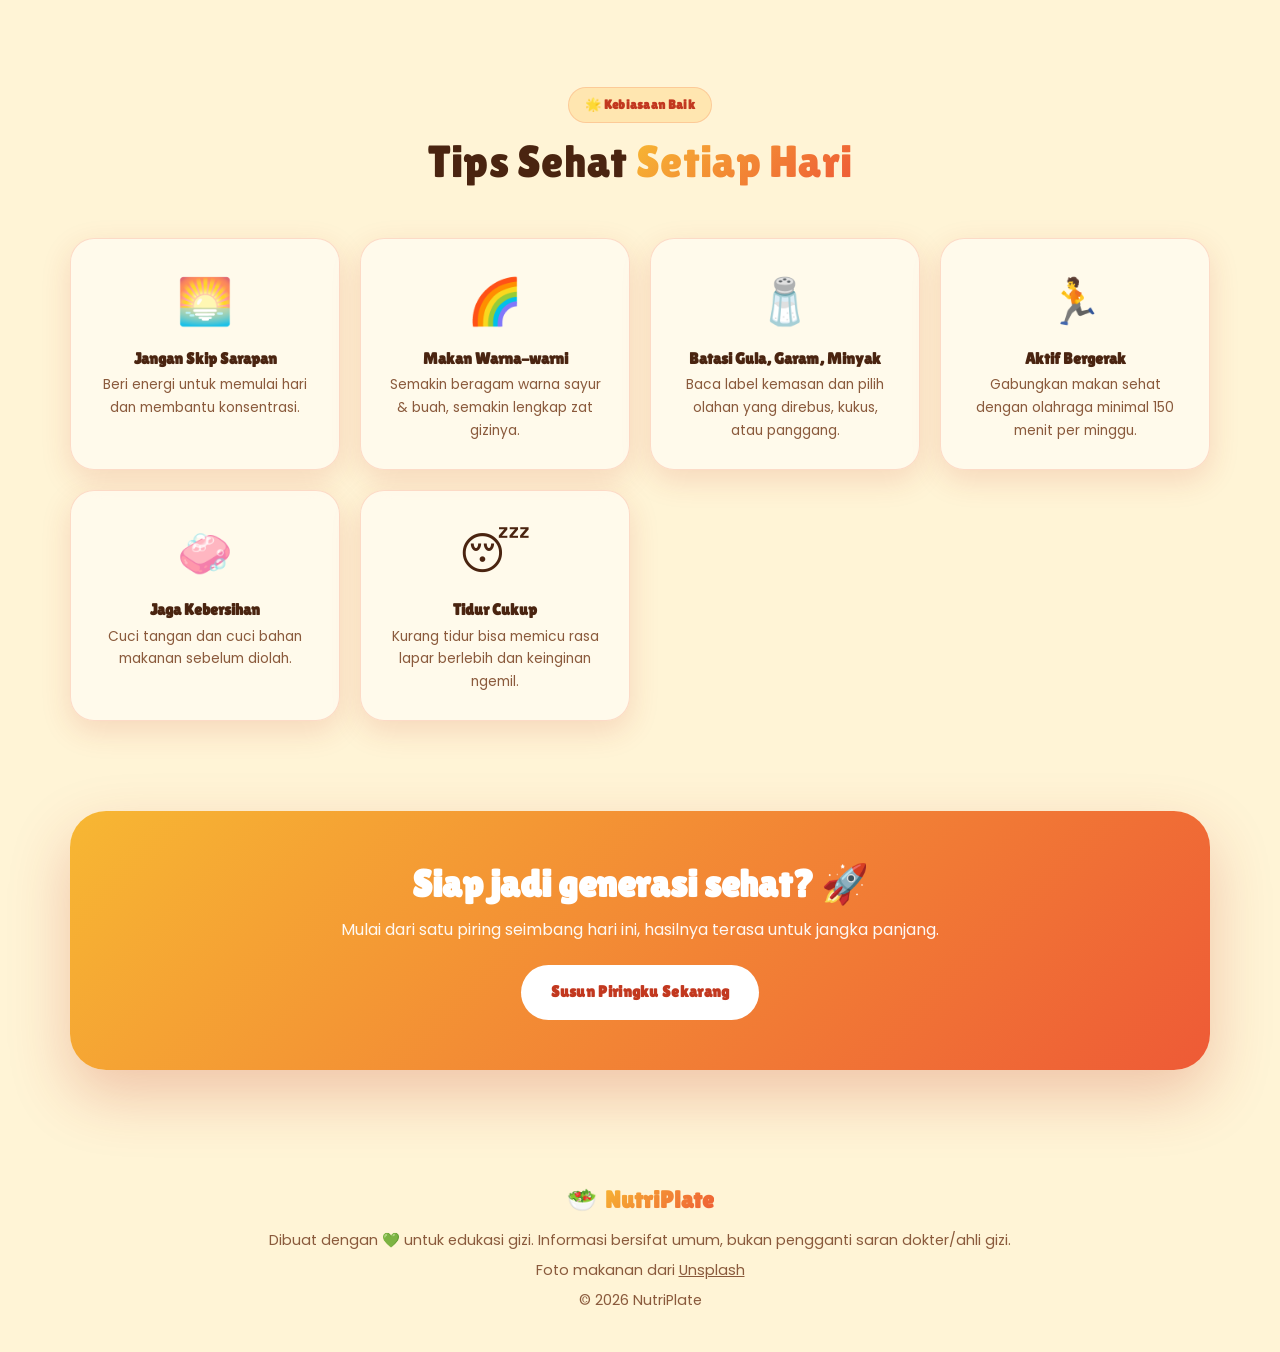
==== commit bef511a3: "Enhance footer and food image functionality Add footer with image credits and update food image hand" ====
--- a/index.html
+++ b/index.html
@@ -250,6 +250,7 @@
     <div class="container">
       <div class="logo">🥗 <span>NutriPlate</span></div>
       <p>Dibuat dengan 💚 untuk edukasi gizi. Informasi bersifat umum, bukan pengganti saran dokter/ahli gizi.</p>
+      <p style="margin-top:6px">Foto makanan dari <a href="https://unsplash.com/id/s/foto/makanan" target="_blank" rel="noopener" style="text-decoration:underline">Unsplash</a></p>
       <p style="margin-top:6px">© <span id="year"></span> NutriPlate</p>
     </div>
   </footer>
@@ -531,6 +532,64 @@
       d.querySelector('.label').textContent = '❌ MITOS';
       d.addEventListener('click', () => { d.querySelector('.label').textContent = d.classList.contains('revealed') ? '✅ FAKTA' : '❌ MITOS'; });
     });
+
+    /* ---------- Gambar makanan asli (otomatis ganti emoji -> foto) ---------- */
+    /* Taruh foto di folder img/ dengan nama sesuai daftar ini. Kalau file belum ada, emoji tetap tampil. */
+    const IMG_EXT = 'png';
+    const IMG_MAP = {
+      '🍞':'roti','🥖':'baguette','🍝':'pasta','🌾':'gandum','🥔':'kentang','🍚':'nasi',
+      '🥚':'telur','🥩':'daging','🐟':'ikan','🍗':'ayam','🥛':'susu','🫘':'tempe','🥜':'kacang',
+      '🥦':'brokoli','🥬':'selada','🥒':'timun','🌽':'jagung','🥕':'wortel','🍅':'tomat','🥑':'alpukat',
+      '🍓':'stroberi','🍊':'jeruk','🍌':'pisang','🍎':'apel','🍉':'semangka','🥭':'mangga',
+      '🍔':'burger','🍟':'kentang-goreng','🍩':'donat','🥤':'soda','🍕':'pizza','🍦':'es-krim','🍱':'piring'
+    };
+    const IMG_RE = new RegExp(Object.keys(IMG_MAP).join('|'), 'g');
+    /* Foto dari Unsplash (hotlink resmi). Item yang tidak ada di sini memakai img/<nama>.png, lalu emoji. */
+    const UNSPLASH = {
+      roti: '1484723091739-30a097e8f929', telur: '1482049016688-2d3e1b311543',
+      ayam: '1555939594-58d7cb561ad1', daging: '1555939594-58d7cb561ad1',
+      brokoli: '1590779033100-9f60a05a013d', selada: '1512621776951-a57141f2eefd',
+      wortel: '1590868309235-ea34bed7bd7f', tomat: '1662370761575-05ff1ee40d7d',
+      stroberi: '1601004890684-d8cbf643f5f2', jeruk: '1557800636-894a64c1696f',
+      pisang: '1528825871115-3581a5387919', apel: '1764630350810-2846f769ad25',
+      alpukat: '1523049673857-eb18f1d7b578', pizza: '1565299624946-b28f40a0ae38',
+      'kentang-goreng': '1761934051063-1b3ea9516ed7', piring: '1546069901-ba9599a7e63c'
+    };
+    function foodImg(emoji) {
+      const name = IMG_MAP[emoji], id = UNSPLASH[name];
+      const local = `img/${name}.${IMG_EXT}`;
+      const img = document.createElement('img');
+      img.className = 'fi' + (id ? ' fi-photo' : ''); img.alt = name; img.draggable = false;
+      img.src = id ? `https://images.unsplash.com/photo-${id}?w=240&h=240&q=70&auto=format&fit=crop` : local;
+      img.onerror = () => {
+        if (id && !img.dataset.tried) { img.dataset.tried = 1; img.classList.remove('fi-photo'); img.src = local; return; }
+        const s = document.createElement('span'); s.className = 'fi-fb'; s.textContent = emoji; img.replaceWith(s);
+      };
+      return img;
+    }
+    function swapText(node) {
+      const p = node.parentElement;
+      if (!p || p.closest('script,style,title,.logo,.fi-fb')) return;
+      const s = node.nodeValue; IMG_RE.lastIndex = 0;
+      if (!IMG_RE.test(s)) return;
+      IMG_RE.lastIndex = 0;
+      const frag = document.createDocumentFragment(); let last = 0, m;
+      while ((m = IMG_RE.exec(s))) {
+        if (m.index > last) frag.appendChild(document.createTextNode(s.slice(last, m.index)));
+        frag.appendChild(foodImg(m[0])); last = m.index + m[0].length;
+      }
+      if (last < s.length) frag.appendChild(document.createTextNode(s.slice(last)));
+      node.replaceWith(frag);
+    }
+    function swapAll(root) {
+      if (root.nodeType === 3) return swapText(root);
+      if (root.nodeType !== 1) return;
+      const w = document.createTreeWalker(root, NodeFilter.SHOW_TEXT), list = [];
+      while (w.nextNode()) list.push(w.currentNode);
+      list.forEach(swapText);
+    }
+    new MutationObserver(ms => ms.forEach(m => m.addedNodes.forEach(swapAll))).observe(document.body, { childList: true, subtree: true });
+    swapAll(document.body);
   </script>
 </body>
 </html>
--- a/style.css
+++ b/style.css
@@ -2,40 +2,50 @@
    NUTRIPLATE - Belajar Makanan Sehat & Bergizi
    ========================================================== */
 
-@import url("https://fonts.googleapis.com/css2?family=Poppins:wght@400;500;600;700;800&family=Fredoka:wght@500;600;700&display=swap");
+@import url("https://fonts.googleapis.com/css2?family=Poppins:wght@400;500;600;700;800&family=Lilita+One&display=swap");
+
+/* Font "Stella": taruh file Stella.ttf / Stella.otf / Stella.woff2 di folder yang sama.
+   Kalau belum ada, otomatis memakai Lilita One (mirip gaya poster). */
+@font-face {
+  font-family: "Stella";
+  src: local("Stella"), url("Stella.woff2") format("woff2"), url("Stella.ttf") format("truetype"), url("Stella.otf") format("opentype");
+  font-display: swap;
+}
 
 :root {
-  --bg: #f6fff4;
-  --bg-2: #eafbe7;
-  --surface: rgba(255, 255, 255, 0.75);
-  --surface-solid: #ffffff;
-  --text: #17331f;
-  --muted: #5b7463;
-  --primary: #22c55e;
-  --primary-dark: #15803d;
-  --accent: #ff7a45;
+  --display: "Stella", "Lilita One", "Poppins", sans-serif;
+  --bg: #fff4d6;
+  --bg-2: #ffe6b0;
+  --surface: rgba(255, 252, 240, 0.8);
+  --surface-solid: #fffdf5;
+  --text: #4a2410;
+  --muted: #8a5a3c;
+  --primary: #ee5a36;
+  --primary-dark: #c2381f;
+  --accent: #f5a623;
   --yellow: #ffc83d;
-  --pink: #ff6b9a;
+  --pink: #ef6b4a;
   --blue: #3ea6ff;
-  --purple: #8b5cf6;
-  --border: rgba(34, 197, 94, 0.18);
-  --shadow: 0 10px 30px rgba(21, 128, 61, 0.12);
-  --shadow-lg: 0 25px 60px rgba(21, 128, 61, 0.2);
+  --purple: #b45a2a;
+  --green: #3f9a3f;
+  --border: rgba(238, 90, 54, 0.2);
+  --shadow: 0 10px 30px rgba(194, 56, 31, 0.15);
+  --shadow-lg: 0 25px 60px rgba(194, 56, 31, 0.25);
   --radius: 24px;
-  --grad: linear-gradient(135deg, #22c55e, #84e03a);
-  --grad-warm: linear-gradient(135deg, #ff7a45, #ffc83d);
+  --grad: linear-gradient(135deg, #f7b733, #ee5a36);
+  --grad-warm: linear-gradient(135deg, #ffb347, #f08a24);
 }
 
 [data-theme="dark"] {
-  --bg: #0d1a12;
-  --bg-2: #12261a;
-  --surface: rgba(24, 44, 32, 0.75);
-  --surface-solid: #16281d;
-  --text: #e8f8ec;
-  --muted: #9bb8a4;
-  --border: rgba(132, 224, 58, 0.18);
-  --shadow: 0 10px 30px rgba(0, 0, 0, 0.35);
-  --shadow-lg: 0 25px 60px rgba(0, 0, 0, 0.5);
+  --bg: #2a1608;
+  --bg-2: #3b2010;
+  --surface: rgba(66, 38, 20, 0.78);
+  --surface-solid: #3a2110;
+  --text: #fff1d6;
+  --muted: #d1ac8a;
+  --border: rgba(247, 183, 51, 0.22);
+  --shadow: 0 10px 30px rgba(0, 0, 0, 0.4);
+  --shadow-lg: 0 25px 60px rgba(0, 0, 0, 0.55);
 }
 
 * { margin: 0; padding: 0; box-sizing: border-box; }
@@ -50,7 +60,7 @@
   transition: background 0.4s, color 0.4s;
 }
 
-h1, h2, h3, h4 { font-family: "Fredoka", "Poppins", sans-serif; line-height: 1.2; }
+h1, h2, h3, h4 { font-family: var(--display); line-height: 1.2; }
 a { color: inherit; text-decoration: none; }
 button { font-family: inherit; cursor: pointer; border: none; }
 img { max-width: 100%; }
@@ -64,9 +74,9 @@
   position: absolute; border-radius: 50%; filter: blur(80px); opacity: 0.45;
   animation: float 14s ease-in-out infinite;
 }
-.blob.b1 { width: 420px; height: 420px; background: #86efac; top: -80px; left: -100px; }
-.blob.b2 { width: 360px; height: 360px; background: #fde68a; top: 40%; right: -120px; animation-delay: -4s; }
-.blob.b3 { width: 380px; height: 380px; background: #fdba74; bottom: -120px; left: 30%; animation-delay: -8s; }
+.blob.b1 { width: 420px; height: 420px; background: #ffd36b; top: -80px; left: -100px; }
+.blob.b2 { width: 360px; height: 360px; background: #ff9a5c; top: 40%; right: -120px; animation-delay: -4s; }
+.blob.b3 { width: 380px; height: 380px; background: #ef6b4a; bottom: -120px; left: 30%; animation-delay: -8s; }
 [data-theme="dark"] .blob { opacity: 0.18; }
 @keyframes float {
   0%, 100% { transform: translate(0, 0) scale(1); }
@@ -82,9 +92,8 @@
   background: var(--surface); backdrop-filter: blur(16px); -webkit-backdrop-filter: blur(16px);
   border: 1px solid var(--border); border-radius: 100px; box-shadow: var(--shadow);
 }
-.logo { font-family: "Fredoka", sans-serif; font-size: 1.5rem; font-weight: 700; display: flex; align-items: center; gap: 8px; }
+.logo { font-family: var(--display); font-size: 1.5rem; font-weight: 700; display: flex; align-items: center; gap: 8px; }
 .logo span { background: var(--grad); -webkit-background-clip: text; background-clip: text; color: transparent; }
-.logo img { height: 34px; width: auto; }
 .nav-links { display: flex; gap: 6px; list-style: none; align-items: center; }
 .nav-links a {
   padding: 8px 16px; border-radius: 50px; font-size: 0.9rem; font-weight: 500; color: var(--muted);
@@ -97,6 +106,8 @@
   transition: 0.3s; display: grid; place-items: center;
 }
 .icon-btn:hover { transform: rotate(20deg) scale(1.1); background: var(--yellow); }
+.theme-logo { padding: 5px; background: #fff; }
+.theme-logo img { width: 100%; height: 100%; object-fit: contain; }
 .menu-btn { display: none; }
 
 /* ---------- Hero ---------- */
@@ -108,7 +119,14 @@
   font-size: 0.85rem; font-weight: 600; color: var(--primary-dark); margin-bottom: 20px;
 }
 [data-theme="dark"] .badge { color: var(--primary); }
-.hero h1 { font-size: clamp(2.4rem, 5.5vw, 4.2rem); font-weight: 700; margin-bottom: 20px; }
+.hero h1 {
+  font-size: clamp(3rem, 7.5vw, 5.6rem); font-weight: 400; margin-bottom: 20px; text-transform: uppercase; line-height: 1.02;
+  background: linear-gradient(180deg, #f7b733 0%, #f08a24 40%, #e8402f 100%);
+  -webkit-background-clip: text; background-clip: text; color: transparent;
+  filter: drop-shadow(3px 0 0 #fff) drop-shadow(-3px 0 0 #fff) drop-shadow(0 3px 0 #fff) drop-shadow(0 -3px 0 #fff) drop-shadow(0 8px 10px rgba(194, 56, 31, 0.3));
+}
+.btn, .tab, .btn-small, .badge, .section-title .tag, .chip, .bmi-cat, .option, .food .n, .meter-row, .kcal, .stat span { font-family: var(--display); letter-spacing: 0.3px; font-weight: 400; }
+.section-title h2, .panel h3, .flip-front h3 { font-weight: 400; letter-spacing: 0.3px; }
 .gradient-text { background: var(--grad); -webkit-background-clip: text; background-clip: text; color: transparent; }
 .gradient-warm { background: var(--grad-warm); -webkit-background-clip: text; background-clip: text; color: transparent; }
 .hero p { color: var(--muted); font-size: 1.1rem; max-width: 520px; margin-bottom: 32px; }
@@ -118,8 +136,8 @@
   padding: 14px 30px; border-radius: 50px; font-weight: 600; font-size: 1rem;
   transition: 0.3s; display: inline-flex; align-items: center; gap: 8px;
 }
-.btn-primary { background: var(--grad); color: #fff; box-shadow: 0 10px 25px rgba(34, 197, 94, 0.4); }
-.btn-primary:hover { transform: translateY(-4px); box-shadow: 0 16px 32px rgba(34, 197, 94, 0.5); }
+.btn-primary { background: var(--grad); color: #fff; box-shadow: 0 10px 25px rgba(238, 90, 54, 0.4); }
+.btn-primary:hover { transform: translateY(-4px); box-shadow: 0 16px 32px rgba(238, 90, 54, 0.5); }
 .btn-ghost { background: var(--surface); border: 2px solid var(--primary); color: var(--primary-dark); }
 [data-theme="dark"] .btn-ghost { color: var(--primary); }
 .btn-ghost:hover { background: var(--primary); color: #fff; transform: translateY(-4px); }
@@ -131,14 +149,10 @@
 .hero-visual { position: relative; display: grid; place-items: center; min-height: 440px; }
 .hero-circle {
   width: min(400px, 80vw); aspect-ratio: 1; border-radius: 50%;
-  background: #fff; padding: 14%; display: grid; place-items: center;
+  background: var(--grad); display: grid; place-items: center;
   font-size: clamp(7rem, 16vw, 11rem);
   box-shadow: var(--shadow-lg), inset 0 -20px 50px rgba(0, 0, 0, 0.12);
   animation: bob 5s ease-in-out infinite;
-}
-.hero-circle img {
-  width: 100%; height: 100%; object-fit: contain;
-  filter: drop-shadow(0 8px 14px rgba(0, 0, 0, 0.2));
 }
 @keyframes bob { 0%, 100% { transform: translateY(0) rotate(-2deg); } 50% { transform: translateY(-18px) rotate(2deg); } }
 .float-food {
@@ -186,11 +200,11 @@
 [data-theme="dark"] .flip-back h4 { color: var(--primary); }
 .flip-back p { color: var(--muted); margin-bottom: 8px; }
 .flip-back .src { font-weight: 600; font-size: 0.85rem; }
-.c-green { background: linear-gradient(135deg, #22c55e, #4ade80); }
-.c-orange { background: linear-gradient(135deg, #ff7a45, #ffa94d); }
-.c-red { background: linear-gradient(135deg, #ef4444, #ff6b9a); }
+.c-green { background: linear-gradient(135deg, #3f9a3f, #6cc04a); }
+.c-orange { background: linear-gradient(135deg, #f08a24, #f7b733); }
+.c-red { background: linear-gradient(135deg, #e24a3a, #ef6b4a); }
 .c-yellow { background: linear-gradient(135deg, #f5b301, #ffd93d); }
-.c-purple { background: linear-gradient(135deg, #8b5cf6, #c084fc); }
+.c-purple { background: linear-gradient(135deg, #a0522d, #d98a4e); }
 .c-blue { background: linear-gradient(135deg, #3ea6ff, #67e8f9); }
 
 /* ---------- Plate builder ---------- */
@@ -205,7 +219,7 @@
   font-weight: 600; font-size: 0.85rem; transition: 0.25s; border: 1px solid transparent;
 }
 .tab:hover { border-color: var(--primary); }
-.tab.active { background: var(--grad); color: #fff; box-shadow: 0 6px 14px rgba(34, 197, 94, 0.35); }
+.tab.active { background: var(--grad); color: #fff; box-shadow: 0 6px 14px rgba(238, 90, 54, 0.35); }
 
 .food-grid { display: grid; grid-template-columns: repeat(auto-fill, minmax(92px, 1fr)); gap: 12px; }
 .food {
@@ -236,10 +250,10 @@
 .meter-row { display: grid; grid-template-columns: 96px 1fr 42px; align-items: center; gap: 10px; font-size: 0.82rem; font-weight: 600; }
 .bar { height: 12px; background: var(--bg-2); border-radius: 20px; overflow: hidden; }
 .bar > i { display: block; height: 100%; width: 0; border-radius: 20px; transition: width 0.6s cubic-bezier(0.3, 1.2, 0.5, 1); }
-.m-karbo i { background: linear-gradient(90deg, #ff7a45, #ffc83d); }
-.m-protein i { background: linear-gradient(90deg, #ef4444, #ff6b9a); }
-.m-sayur i { background: linear-gradient(90deg, #22c55e, #84e03a); }
-.m-buah i { background: linear-gradient(90deg, #8b5cf6, #c084fc); }
+.m-karbo i { background: linear-gradient(90deg, #f08a24, #f7b733); }
+.m-protein i { background: linear-gradient(90deg, #e24a3a, #ef6b4a); }
+.m-sayur i { background: linear-gradient(90deg, #3f9a3f, #6cc04a); }
+.m-buah i { background: linear-gradient(90deg, #ffc83d, #ff8a3d); }
 
 .plate-info { display: flex; justify-content: space-between; align-items: center; gap: 10px; flex-wrap: wrap; margin-bottom: 14px; }
 .kcal { font-weight: 700; font-size: 1.1rem; }
@@ -249,7 +263,7 @@
   font-size: 0.9rem; font-weight: 500; min-height: 56px; transition: 0.3s;
 }
 .feedback.warn { border-color: var(--accent); background: rgba(255, 122, 69, 0.12); }
-.feedback.great { border-color: var(--primary); background: rgba(34, 197, 94, 0.15); }
+.feedback.great { border-color: var(--green); background: rgba(63, 154, 63, 0.18); }
 .btn-small { padding: 8px 18px; font-size: 0.85rem; background: var(--bg-2); color: var(--text); border-radius: 50px; font-weight: 600; transition: 0.25s; }
 .btn-small:hover { background: var(--accent); color: #fff; }
 
@@ -257,7 +271,7 @@
 .piringku { display: grid; grid-template-columns: 0.9fr 1.1fr; gap: 50px; align-items: center; }
 .pie {
   width: min(340px, 80vw); aspect-ratio: 1; border-radius: 50%; margin-inline: auto;
-  background: conic-gradient(#22c55e 0 33%, #ff7a45 33% 66%, #ef4444 66% 83%, #8b5cf6 83% 100%);
+  background: conic-gradient(#3f9a3f 0 33%, #f2a33a 33% 66%, #e24a3a 66% 83%, #ffc83d 83% 100%);
   position: relative; box-shadow: var(--shadow-lg); animation: spin-in 1.2s ease;
 }
 .pie::after { content: "🍽️"; position: absolute; inset: 26%; background: var(--surface-solid); border-radius: 50%; display: grid; place-items: center; font-size: 3.6rem; box-shadow: inset 0 4px 14px rgba(0, 0, 0, 0.12); }
@@ -284,7 +298,7 @@
 }
 input[type="range"]::-moz-range-thumb { width: 22px; height: 22px; border-radius: 50%; background: var(--primary); border: 4px solid #fff; cursor: pointer; }
 .result { text-align: center; display: grid; place-items: center; gap: 10px; }
-.bmi-num { font-family: "Fredoka", sans-serif; font-size: 4.5rem; font-weight: 700; line-height: 1; }
+.bmi-num { font-family: var(--display); font-size: 4.5rem; font-weight: 700; line-height: 1; }
 .bmi-cat { display: inline-block; padding: 8px 22px; border-radius: 50px; font-weight: 700; color: #fff; transition: 0.4s; }
 .scale { position: relative; width: 100%; height: 14px; border-radius: 20px; margin: 18px 0 6px; background: linear-gradient(90deg, #3ea6ff 0 25%, #22c55e 25% 60%, #ffc83d 60% 78%, #ef4444 78% 100%); }
 .scale .pin { position: absolute; top: -8px; width: 8px; height: 30px; border-radius: 6px; background: var(--text); transition: left 0.6s cubic-bezier(0.3, 1.3, 0.5, 1); transform: translateX(-50%); }
@@ -324,7 +338,7 @@
 }
 .option b { width: 32px; height: 32px; border-radius: 50%; background: var(--bg-2); display: grid; place-items: center; flex-shrink: 0; font-size: 0.85rem; }
 .option:hover:not(:disabled) { border-color: var(--primary); transform: translateX(6px); }
-.option.correct { background: rgba(34, 197, 94, 0.18); border-color: var(--primary); animation: pulse 0.5s; }
+.option.correct { background: rgba(63, 154, 63, 0.2); border-color: var(--green); animation: pulse 0.5s; }
 .option.wrong { background: rgba(239, 68, 68, 0.15); border-color: #ef4444; animation: shake 0.4s; }
 .option:disabled { cursor: default; }
 @keyframes shake { 25% { transform: translateX(-8px); } 75% { transform: translateX(8px); } }
@@ -343,8 +357,8 @@
 .myth { padding: 26px; cursor: pointer; transition: 0.3s; position: relative; overflow: hidden; }
 .myth:hover { transform: translateY(-6px); box-shadow: var(--shadow-lg); }
 .myth .label { display: inline-block; padding: 4px 14px; border-radius: 50px; font-size: 0.75rem; font-weight: 700; margin-bottom: 12px; background: rgba(239, 68, 68, 0.15); color: #ef4444; }
-.myth.revealed .label { background: rgba(34, 197, 94, 0.18); color: var(--primary-dark); }
-[data-theme="dark"] .myth.revealed .label { color: var(--primary); }
+.myth.revealed .label { background: rgba(63, 154, 63, 0.2); color: var(--green); }
+[data-theme="dark"] .myth.revealed .label { color: #8ddb6a; }
 .myth h4 { font-size: 1.1rem; margin-bottom: 8px; }
 .myth p { font-size: 0.88rem; color: var(--muted); }
 .myth .hint { font-size: 0.78rem; color: var(--accent); font-weight: 600; margin-top: 10px; display: block; }
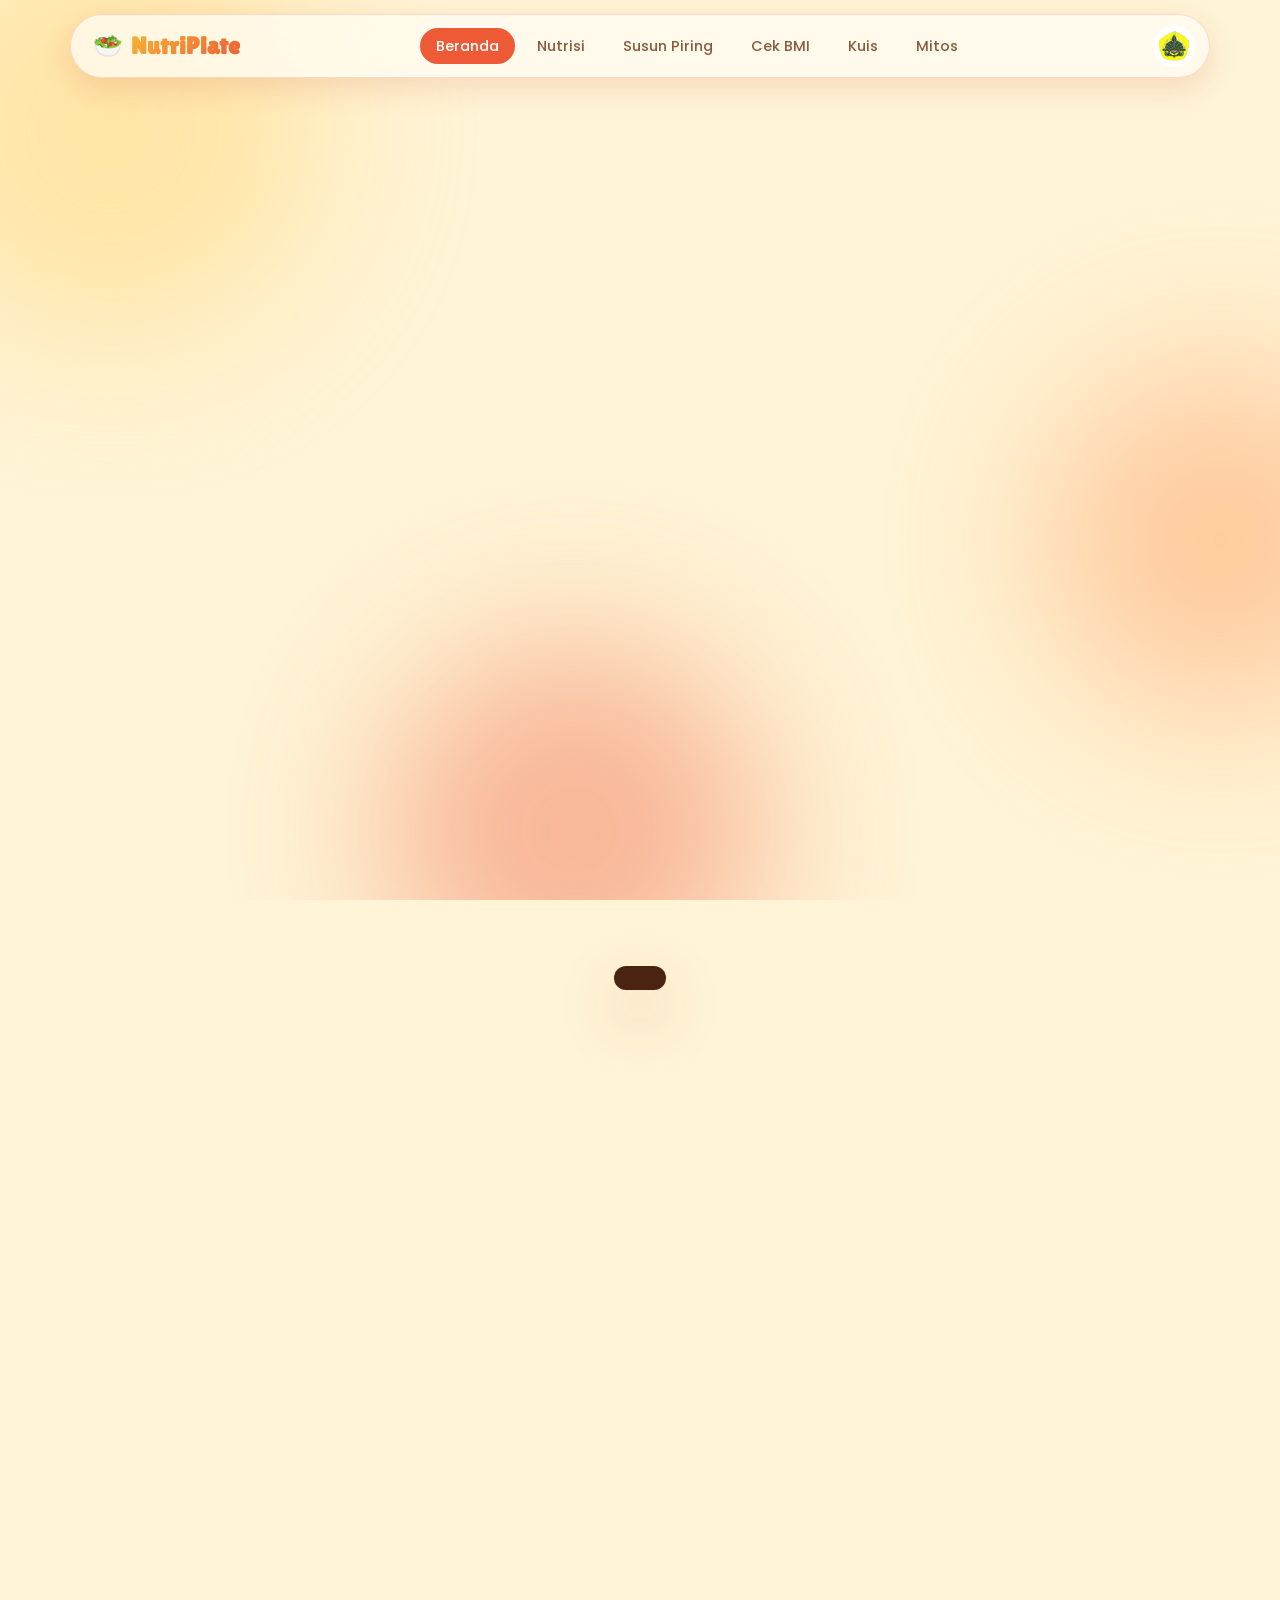
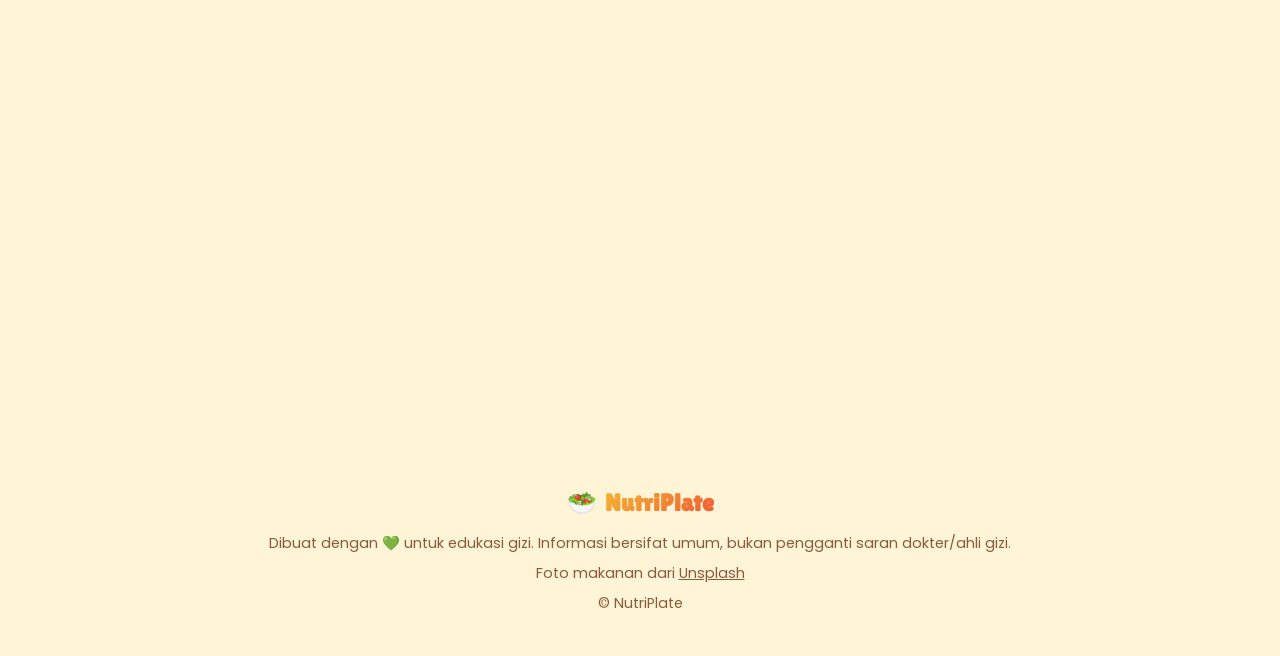
==== commit 8ad0fe25: "Update print statement from 'Hello' to 'Goodbye'" ====
--- a/index.html
+++ b/index.html
@@ -3,10 +3,11 @@
 <head>
   <meta charset="UTF-8" />
   <meta name="viewport" content="width=device-width, initial-scale=1.0" />
-  <meta name="description" content="NutriPlate - Belajar makanan sehat dan bergizi secara interaktif: susun piringmu, kuis seru, kalkulator BMI, dan pelacak minum air." />
+  <meta name="description" content="NutriPlate - Belajar makanan sehat dan bergizi secara interaktif." />
   <title>NutriPlate • Belajar Makanan Sehat & Bergizi</title>
   <link rel="icon" href="data:image/svg+xml,<svg xmlns='http://www.w3.org/2000/svg' viewBox='0 0 100 100'><text y='.9em' font-size='90'>🥗</text></svg>" />
   <link rel="stylesheet" href="style.css" />
+  <link rel="stylesheet" href="home.css" />
 </head>
 <body>
 
@@ -17,14 +18,14 @@
 
   <!-- Navbar -->
   <header class="navbar">
-    <a href="#home" class="logo">🥗 <span>NutriPlate</span></a>
+    <a href="index.html" class="logo">🥗 <span>NutriPlate</span></a>
     <ul class="nav-links" id="navLinks">
-      <li><a href="#home" class="active">Beranda</a></li>
-      <li><a href="#nutrisi">Nutrisi</a></li>
-      <li><a href="#piring">Susun Piring</a></li>
-      <li><a href="#bmi">Cek BMI</a></li>
-      <li><a href="#kuis">Kuis</a></li>
-      <li><a href="#mitos">Mitos</a></li>
+      <li><a href="index.html" class="active">Beranda</a></li>
+      <li><a href="nutrisi.html">Nutrisi</a></li>
+      <li><a href="piring.html">Susun Piring</a></li>
+      <li><a href="bmi.html">Cek BMI</a></li>
+      <li><a href="kuis.html">Kuis</a></li>
+      <li><a href="mitos.html">Mitos</a></li>
     </ul>
     <div class="nav-actions">
       <button class="icon-btn theme-logo" id="themeBtn" aria-label="Ganti tema"><img src="logo-sman71.png" alt="Logo SMAN 71" /></button>
@@ -33,16 +34,15 @@
   </header>
 
   <main>
-    <!-- HERO -->
-    <section class="hero" id="home">
+<section class="hero" id="home">
       <div class="container hero-grid">
         <div class="reveal">
           <span class="badge">✨ Belajar sehat jadi seru!</span>
           <h1>Pentingnya<br />Makanan<br />Bergizi</h1>
           <p>Yuk kenali gizi seimbang lewat pengalaman interaktif: susun piringmu sendiri, jawab kuis, hitung BMI, dan kumpulkan kebiasaan sehat setiap hari.</p>
           <div class="hero-btns">
-            <a href="#piring" class="btn btn-primary">🍽️ Mulai Belajar</a>
-            <a href="#kuis" class="btn btn-ghost">🧠 Coba Kuis</a>
+            <a href="piring.html" class="btn btn-primary">🍽️ Mulai Belajar</a>
+            <a href="kuis.html" class="btn btn-ghost">🧠 Coba Kuis</a>
           </div>
           <div class="hero-stats">
             <div class="stat"><h3 data-count="5">0</h3><span>Fitur interaktif</span></div>
@@ -61,165 +61,6 @@
       </div>
     </section>
 
-    <!-- NUTRISI -->
-    <section id="nutrisi">
-      <div class="container">
-        <div class="section-title reveal">
-          <span class="tag">📚 Dasar Gizi</span>
-          <h2>Kenali <span class="gradient-text">Zat Gizi</span> Tubuhmu</h2>
-          <p>Arahkan kursor (atau ketuk kartu di HP) untuk membalik dan melihat fungsi serta sumber makanannya.</p>
-        </div>
-        <div class="nutri-grid">
-          <div class="flip reveal"><div class="flip-inner">
-            <div class="flip-face flip-front c-orange"><div class="emoji">🍞</div><h3>Karbo</h3><small>Sumber energi</small></div>
-            <div class="flip-face flip-back"><h4>Sumber Energi</h4><p>Karbohidrat berfungsi sebagai sumber energi.</p><p class="src">🍞 Roti • 🌾 Gandum • 🍝 Pasta • 🍚 Nasi</p></div>
-          </div></div>
-          <div class="flip reveal"><div class="flip-inner">
-            <div class="flip-face flip-front c-red"><div class="emoji">🍗</div><h3>Protein</h3><small>Pembangun & pengatur</small></div>
-            <div class="flip-face flip-back"><h4>Zat Pembangun</h4><p>Berfungsi sebagai zat pembangun dan pengatur di dalam tubuh.</p><p class="src">🥚 Telur • 🥩 Daging • 🐟 Ikan • 🍗 Ayam • 🥛 Susu</p></div>
-          </div></div>
-          <div class="flip reveal"><div class="flip-inner">
-            <div class="flip-face flip-front c-yellow"><div class="emoji">🥑</div><h3>Lemak Sehat</h3><small>Cadangan & pelindung</small></div>
-            <div class="flip-face flip-back"><h4>Lemak yang Baik</h4><p>Membantu penyerapan vitamin A, D, E, K dan menjaga kesehatan jantung.</p><p class="src">🥑 Alpukat • 🥜 Kacang • 🐟 Ikan salmon</p></div>
-          </div></div>
-          <div class="flip reveal"><div class="flip-inner">
-            <div class="flip-face flip-front c-green"><div class="emoji">🥦</div><h3>Vitamin</h3><small>Pelindung tubuh</small></div>
-            <div class="flip-face flip-back"><h4>Jaga Fungsi Tubuh</h4><p>Mendukung pertumbuhan, metabolisme, serta menjaga fungsi normal tubuh.</p><p class="src">🥦 Brokoli • 🍓 Stroberi • 🍊 Jeruk • 🍌 Pisang • 🍎 Apel</p></div>
-          </div></div>
-          <div class="flip reveal"><div class="flip-inner">
-            <div class="flip-face flip-front c-purple"><div class="emoji">🥛</div><h3>Mineral</h3><small>Tulang & saraf kuat</small></div>
-            <div class="flip-face flip-back"><h4>Kalsium, Zat Besi, dll.</h4><p>Menguatkan tulang, membawa oksigen dalam darah, dan membantu saraf.</p><p class="src">🥛 Susu • 🐟 Ikan teri • 🥬 Sayur hijau</p></div>
-          </div></div>
-          <div class="flip reveal"><div class="flip-inner">
-            <div class="flip-face flip-front c-blue"><div class="emoji">💧</div><h3>Air & Serat</h3><small>Lancarkan pencernaan</small></div>
-            <div class="flip-face flip-back"><h4>Segar & Lancar</h4><p>Air menjaga suhu dan fungsi organ. Serat melancarkan pencernaan.</p><p class="src">💧 Air putih • 🍎 Buah • 🥗 Sayur</p></div>
-          </div></div>
-        </div>
-      </div>
-    </section>
-
-    <!-- ISI PIRINGKU -->
-    <section>
-      <div class="container piringku">
-        <div class="reveal"><div class="pie" aria-label="Diagram Isi Piringku"></div></div>
-        <div class="reveal">
-          <div class="section-title" style="text-align:left;margin-bottom:26px;">
-            <span class="tag">🍽️ Pedoman Gizi Seimbang</span>
-            <h2>Konsep <span class="gradient-warm">Isi Piringku</span></h2>
-            <p style="margin-inline:0;">Panduan sederhana dari Kemenkes RI untuk porsi makan dalam satu piring.</p>
-          </div>
-          <div class="legend">
-            <div class="card legend-item"><div class="dot" style="background:rgba(34,197,94,.2)">🥗</div><div><h4>Sayur & Buah — sekitar 50%</h4><p>Sayur sedikit lebih banyak dari buah. Pilih beragam warna.</p></div></div>
-            <div class="card legend-item"><div class="dot" style="background:rgba(255,122,69,.2)">🍚</div><div><h4>Makanan Pokok — sekitar 33%</h4><p>Nasi, kentang, jagung, ubi — jangan lupa variasi.</p></div></div>
-            <div class="card legend-item"><div class="dot" style="background:rgba(239,68,68,.2)">🍗</div><div><h4>Lauk Pauk — sekitar 17%</h4><p>Ikan, telur, tempe, tahu, ayam. Perbanyak protein nabati & ikan.</p></div></div>
-          </div>
-        </div>
-      </div>
-    </section>
-
-    <!-- PLATE BUILDER -->
-    <section id="piring">
-      <div class="container">
-        <div class="section-title reveal">
-          <span class="tag">🎮 Interaktif</span>
-          <h2>Susun <span class="gradient-text">Piring Sehatmu</span></h2>
-          <p>Pilih makanan untuk ditaruh di piring. Perhatikan indikator gizi dan dapatkan saran langsung!</p>
-        </div>
-        <div class="builder">
-          <div class="card panel reveal">
-            <h3>🛒 Pilih Makananmu</h3>
-            <p>Ketuk makanan untuk menambahkannya ke piring.</p>
-            <div class="tabs" id="foodTabs"></div>
-            <div class="food-grid" id="foodGrid"></div>
-          </div>
-          <div class="card panel reveal">
-            <h3>🍽️ Piringmu</h3>
-            <div class="plate-wrap"><div class="plate" id="plate"></div></div>
-            <div class="meters">
-              <div class="meter-row m-karbo"><span>🍞 Karbo</span><div class="bar"><i id="bar-karbo"></i></div><span id="pct-karbo">0%</span></div>
-              <div class="meter-row m-protein"><span>🍗 Protein</span><div class="bar"><i id="bar-protein"></i></div><span id="pct-protein">0%</span></div>
-              <div class="meter-row m-sayur"><span>🥦 Sayur</span><div class="bar"><i id="bar-sayur"></i></div><span id="pct-sayur">0%</span></div>
-              <div class="meter-row m-buah"><span>🍎 Buah</span><div class="bar"><i id="bar-buah"></i></div><span id="pct-buah">0%</span></div>
-            </div>
-            <div class="plate-info">
-              <div class="kcal">🔥 Total: <span id="kcal">0</span> kkal</div>
-              <button class="btn-small" id="clearPlate">🗑️ Kosongkan</button>
-            </div>
-            <div class="feedback" id="feedback">Mulai pilih makanan di sebelah kiri 👈</div>
-          </div>
-        </div>
-      </div>
-    </section>
-
-    <!-- BMI -->
-    <section id="bmi">
-      <div class="container">
-        <div class="section-title reveal">
-          <span class="tag">📏 Kenali Dirimu</span>
-          <h2>Cek <span class="gradient-warm">Status Gizi</span> (BMI)</h2>
-          <p>Geser slider untuk mengetahui Indeks Massa Tubuh dan kebutuhan air harianmu.</p>
-        </div>
-        <div class="calc">
-          <div class="card panel reveal">
-            <h3>⚙️ Masukkan Data</h3>
-            <p>Kategori mengacu pada standar Kemenkes RI untuk dewasa.</p>
-            <div class="field"><label>Berat badan: <output id="wOut">60</output> kg</label><input type="range" id="weight" min="30" max="150" value="60" /></div>
-            <div class="field"><label>Tinggi badan: <output id="hOut">165</output> cm</label><input type="range" id="height" min="120" max="210" value="165" /></div>
-            <p class="tips-mini">⚠️ BMI hanya gambaran awal untuk orang dewasa, bukan diagnosis. Untuk anak, remaja, ibu hamil, atau atlet, konsultasikan ke tenaga kesehatan.</p>
-          </div>
-          <div class="card panel result reveal">
-            <div class="bmi-num gradient-text" id="bmiNum">22.0</div>
-            <span class="bmi-cat" id="bmiCat">Normal</span>
-            <div class="scale"><div class="pin" id="pin"></div></div>
-            <div class="scale-labels"><span>Kurus</span><span>Normal</span><span>Gemuk</span><span>Obesitas</span></div>
-            <div class="chips">
-              <span class="chip" id="idealChip">⚖️ Berat ideal: -</span>
-              <span class="chip" id="waterChip">💧 Air: -</span>
-            </div>
-            <p class="tips-mini" id="bmiTip"></p>
-          </div>
-        </div>
-      </div>
-    </section>
-
-    <!-- WATER -->
-    <section>
-      <div class="container">
-        <div class="card water reveal">
-          <h2>💧 Tantangan Minum <span class="gradient-text">Hari Ini</span></h2>
-          <p style="color:var(--muted)">Ketuk gelas setiap kali kamu minum (1 gelas ± 250 ml). Targetnya 8 gelas!</p>
-          <div class="glasses" id="glasses"></div>
-          <p class="water-msg" id="waterMsg">0 / 8 gelas</p>
-          <button class="btn-small" id="waterReset" style="margin-top:14px">↺ Ulangi</button>
-        </div>
-      </div>
-    </section>
-
-    <!-- QUIZ -->
-    <section id="kuis">
-      <div class="container">
-        <div class="section-title reveal">
-          <span class="tag">🧠 Uji Pengetahuan</span>
-          <h2>Kuis <span class="gradient-text">Gizi Seru</span></h2>
-          <p>5 pertanyaan singkat. Berapa skor yang bisa kamu raih?</p>
-        </div>
-        <div class="card quiz reveal" id="quizBox"></div>
-      </div>
-    </section>
-
-    <!-- MITOS -->
-    <section id="mitos">
-      <div class="container">
-        <div class="section-title reveal">
-          <span class="tag">🕵️ Cek Fakta</span>
-          <h2>Mitos vs <span class="gradient-warm">Fakta</span></h2>
-          <p>Ketuk kartu untuk membongkar kebenarannya.</p>
-        </div>
-        <div class="myth-grid" id="mythGrid"></div>
-      </div>
-    </section>
-
-    <!-- TIPS -->
     <section>
       <div class="container">
         <div class="section-title reveal">
@@ -241,7 +82,7 @@
       <div class="cta-banner reveal">
         <h2>Siap jadi generasi sehat? 🚀</h2>
         <p>Mulai dari satu piring seimbang hari ini, hasilnya terasa untuk jangka panjang.</p>
-        <a href="#piring" class="btn">Susun Piringku Sekarang</a>
+        <a href="piring.html" class="btn">Susun Piringku Sekarang</a>
       </div>
     </div>
   </main>
@@ -258,338 +99,6 @@
   <button class="to-top" id="toTop" aria-label="Kembali ke atas">↑</button>
   <div class="toast" id="toast"></div>
 
-  <script>
-    /* ---------- Helpers ---------- */
-    const $ = (s, el = document) => el.querySelector(s);
-    const $$ = (s, el = document) => [...el.querySelectorAll(s)];
-    const store = {
-      get(k) { try { return localStorage.getItem(k); } catch (e) { return null; } },
-      set(k, v) { try { localStorage.setItem(k, v); } catch (e) {} }
-    };
-    let toastTimer;
-    function toast(msg) {
-      const t = $('#toast'); t.textContent = msg; t.classList.add('show');
-      clearTimeout(toastTimer); toastTimer = setTimeout(() => t.classList.remove('show'), 2200);
-    }
-    function confetti(emojis = ['🥦', '🍎', '🥕', '🍊', '🍇', '⭐', '🎉'], n = 36) {
-      for (let i = 0; i < n; i++) {
-        const c = document.createElement('span');
-        c.className = 'confetti';
-        c.textContent = emojis[Math.floor(Math.random() * emojis.length)];
-        c.style.left = Math.random() * 100 + 'vw';
-        c.style.animationDuration = 2 + Math.random() * 2.5 + 's';
-        c.style.fontSize = 1.1 + Math.random() * 1.4 + 'rem';
-        document.body.appendChild(c);
-        setTimeout(() => c.remove(), 5000);
-      }
-    }
-
-    /* ---------- Theme ---------- */
-    const themeBtn = $('#themeBtn');
-    function setTheme(t) {
-      document.documentElement.setAttribute('data-theme', t);
-      store.set('np-theme', t);
-    }
-    setTheme(store.get('np-theme') || (matchMedia('(prefers-color-scheme: dark)').matches ? 'dark' : 'light'));
-    themeBtn.addEventListener('click', () => setTheme(document.documentElement.getAttribute('data-theme') === 'dark' ? 'light' : 'dark'));
-
-    /* ---------- Nav ---------- */
-    $('#menuBtn').addEventListener('click', () => $('#navLinks').classList.toggle('open'));
-    $$('#navLinks a').forEach(a => a.addEventListener('click', () => $('#navLinks').classList.remove('open')));
-    const navAnchors = $$('#navLinks a');
-    const spy = new IntersectionObserver(entries => {
-      entries.forEach(e => {
-        if (e.isIntersecting) {
-          navAnchors.forEach(a => a.classList.toggle('active', a.getAttribute('href') === '#' + e.target.id));
-        }
-      });
-    }, { rootMargin: '-45% 0px -50% 0px' });
-    navAnchors.forEach(a => { const s = $(a.getAttribute('href')); if (s) spy.observe(s); });
-
-    const toTop = $('#toTop');
-    toTop.addEventListener('click', () => scrollTo({ top: 0, behavior: 'smooth' }));
-    addEventListener('scroll', () => toTop.classList.toggle('show', scrollY > 600), { passive: true });
-    $('#year').textContent = new Date().getFullYear();
-
-    /* ---------- Reveal on scroll ---------- */
-    const rev = new IntersectionObserver(entries => {
-      entries.forEach(e => { if (e.isIntersecting) { e.target.classList.add('visible'); rev.unobserve(e.target); } });
-    }, { threshold: 0.12 });
-    $$('.reveal').forEach((el, i) => { el.style.transitionDelay = (i % 4) * 0.08 + 's'; rev.observe(el); });
-
-    /* ---------- Counter ---------- */
-    $$('[data-count]').forEach(el => {
-      const target = +el.dataset.count, suf = el.dataset.suffix || '+';
-      let cur = 0; const step = Math.max(1, Math.ceil(target / 40));
-      const t = setInterval(() => {
-        cur = Math.min(target, cur + step); el.textContent = cur + suf;
-        if (cur >= target) clearInterval(t);
-      }, 40);
-    });
-
-    /* ---------- Flip cards (touch) ---------- */
-    $$('.flip').forEach(f => f.addEventListener('click', () => f.classList.toggle('flipped')));
-
-    /* ---------- Plate builder ---------- */
-    const FOODS = {
-      karbo: { label: '🍞 Karbo', items: [
-        ['🍞', 'Roti', 80], ['🥖', 'Roti panjang', 130], ['🍝', 'Pasta', 160], ['🌾', 'Gandum', 110], ['🥔', 'Kentang', 90], ['🍚', 'Nasi', 130]] },
-      protein: { label: '🥩 Protein', items: [
-        ['🥚', 'Telur', 75], ['🥩', 'Daging', 200], ['🐟', 'Ikan', 140], ['🍗', 'Ayam', 165], ['🥛', 'Susu', 60], ['🫘', 'Tempe', 150]] },
-      sayur: { label: '🥦 Sayur', items: [
-        ['🥦', 'Brokoli', 35], ['🥬', 'Selada', 15], ['🥒', 'Timun', 15], ['🌽', 'Jagung', 100], ['🥕', 'Wortel', 40], ['🍅', 'Tomat', 20]] },
-      buah: { label: '🍓 Buah', items: [
-        ['🍓', 'Stroberi', 30], ['🍊', 'Jeruk', 50], ['🍌', 'Pisang', 90], ['🍎', 'Apel', 60], ['🍉', 'Semangka', 45], ['🥭', 'Mangga', 65]] },
-      junk: { label: '🍔 Jajanan', items: [
-        ['🍔', 'Burger', 350], ['🍟', 'Kentang goreng', 320], ['🍩', 'Donat', 300], ['🥤', 'Soda', 140], ['🍕', 'Pizza', 285], ['🍦', 'Es krim', 210]] }
-    };
-    const TARGET = { karbo: 2, protein: 2, sayur: 3, buah: 1 };
-    const MAX_ITEMS = 12;
-    let plate = [];
-    let currentTab = 'karbo';
-    let celebrated = false;
-
-    function renderTabs() {
-      const wrap = $('#foodTabs'); wrap.innerHTML = '';
-      Object.entries(FOODS).forEach(([k, v]) => {
-        const b = document.createElement('button');
-        b.className = 'tab' + (k === currentTab ? ' active' : '');
-        b.textContent = v.label;
-        b.onclick = () => { currentTab = k; renderTabs(); renderFoods(); };
-        wrap.appendChild(b);
-      });
-    }
-    function renderFoods() {
-      const g = $('#foodGrid'); g.innerHTML = '';
-      FOODS[currentTab].items.forEach(([e, n, k]) => {
-        const b = document.createElement('button');
-        b.className = 'food';
-        b.innerHTML = `<span class="e">${e}</span><span class="n">${n}</span><span class="k">${k} kkal</span>`;
-        b.onclick = () => addFood(currentTab, e, n, k);
-        g.appendChild(b);
-      });
-    }
-    function addFood(cat, e, n, k) {
-      if (plate.length >= MAX_ITEMS) return toast('Piringnya sudah penuh! 🍽️');
-      plate.push({ cat, e, n, k });
-      updatePlate();
-    }
-    function updatePlate() {
-      const p = $('#plate'); p.innerHTML = '';
-      if (!plate.length) p.innerHTML = '<div class="empty">Piring masih kosong 🍽️</div>';
-      plate.forEach((it, i) => {
-        const s = document.createElement('span');
-        s.className = 'item'; s.textContent = it.e; s.title = it.n + ' (ketuk untuk hapus)';
-        s.onclick = () => { plate.splice(i, 1); updatePlate(); };
-        p.appendChild(s);
-      });
-
-      const count = { karbo: 0, protein: 0, sayur: 0, buah: 0, junk: 0 };
-      let kcal = 0;
-      plate.forEach(it => { count[it.cat]++; kcal += it.k; });
-      ['karbo', 'protein', 'sayur', 'buah'].forEach(c => {
-        const pct = Math.min(100, Math.round(count[c] / TARGET[c] * 100));
-        $('#bar-' + c).style.width = pct + '%';
-        $('#pct-' + c).textContent = pct + '%';
-      });
-      $('#kcal').textContent = kcal;
-
-      const fb = $('#feedback');
-      fb.className = 'feedback';
-      let msg = '';
-      if (!plate.length) {
-        msg = 'Mulai pilih makanan di sebelah kiri 👈';
-      } else if (count.junk >= 2 || count.junk / plate.length > 0.34) {
-        msg = '🍔 Terlalu banyak jajanan manis/berminyak. Coba ganti dengan sayur dan buah!'; fb.classList.add('warn');
-      } else if (count.sayur + count.buah === 0) {
-        msg = '🥦 Piringmu belum ada sayur dan buah. Tambahkan ya!'; fb.classList.add('warn');
-      } else if (!count.protein) {
-        msg = '🍗 Belum ada lauk pauk. Tambahkan telur, ikan, atau tempe untuk protein.';
-      } else if (!count.karbo) {
-        msg = '🍚 Belum ada makanan pokok sebagai sumber energi.';
-      } else if (count.sayur < count.buah) {
-        msg = '🥕 Sayurnya sedikit lebih banyak dari buah ya, sesuai Isi Piringku.';
-      } else if (!count.buah) {
-        msg = '🍎 Hampir sempurna! Tambahkan sepotong buah.';
-      } else if (count.karbo >= TARGET.karbo && count.protein >= TARGET.protein && count.sayur >= TARGET.sayur && count.buah >= TARGET.buah && !count.junk) {
-        msg = '🎉 Hebat! Piringmu sudah seimbang dan bergizi!'; fb.classList.add('great');
-        if (!celebrated) { celebrated = true; confetti(); }
-      } else {
-        msg = '👍 Bagus, terus lengkapi sampai semua indikator penuh.';
-      }
-      if (kcal > 800 && !fb.classList.contains('great')) msg += ' (Kalorinya sudah cukup tinggi.)';
-      fb.textContent = msg;
-      if (plate.length < 6) celebrated = false;
-    }
-    $('#clearPlate').addEventListener('click', () => { plate = []; celebrated = false; updatePlate(); });
-    renderTabs(); renderFoods(); updatePlate();
-
-    /* ---------- BMI (kategori Kemenkes RI) ---------- */
-    const wIn = $('#weight'), hIn = $('#height');
-    function calcBMI() {
-      const w = +wIn.value, h = +hIn.value;
-      $('#wOut').textContent = w; $('#hOut').textContent = h;
-      const m = h / 100, bmi = w / (m * m);
-      $('#bmiNum').textContent = bmi.toFixed(1);
-
-      let cat, color, tip, pos;
-      if (bmi < 18.5) { cat = 'Kurus'; color = '#3ea6ff'; tip = 'Tambah asupan energi dan protein secara bertahap, dan konsultasikan bila perlu.'; pos = (bmi - 12) / 6.5 * 25; }
-      else if (bmi < 25) { cat = 'Normal'; color = '#3f9a3f'; tip = 'Pertahankan! Terus jaga pola makan seimbang dan aktif bergerak.'; pos = 25 + (bmi - 18.5) / 6.5 * 35; }
-      else if (bmi < 27) { cat = 'Gemuk'; color = '#f5b301'; tip = 'Kurangi gula, gorengan, dan minuman manis, serta perbanyak sayur dan gerak.'; pos = 60 + (bmi - 25) / 2 * 18; }
-      else { cat = 'Obesitas'; color = '#ef4444'; tip = 'Disarankan berkonsultasi dengan dokter atau ahli gizi untuk rencana yang aman.'; pos = 78 + (bmi - 27) / 8 * 22; }
-      pos = Math.max(2, Math.min(98, pos));
-
-      const c = $('#bmiCat'); c.textContent = cat; c.style.background = color;
-      $('#pin').style.left = pos + '%';
-      $('#bmiTip').textContent = tip;
-      $('#idealChip').textContent = `⚖️ Berat ideal: ${(18.5 * m * m).toFixed(0)}–${(24.9 * m * m).toFixed(0)} kg`;
-      $('#waterChip').textContent = `💧 Air: ± ${(w * 0.03).toFixed(1)} liter/hari`;
-    }
-    wIn.addEventListener('input', calcBMI); hIn.addEventListener('input', calcBMI);
-    calcBMI();
-
-    /* ---------- Water tracker ---------- */
-    const GLASSES = 8;
-    let water = Math.min(GLASSES, +(store.get('np-water-' + new Date().toDateString()) || 0));
-    const glassWrap = $('#glasses');
-    for (let i = 0; i < GLASSES; i++) {
-      const g = document.createElement('div');
-      g.className = 'glass'; g.innerHTML = '<span>💧</span>';
-      g.onclick = () => { water = (water === i + 1) ? i : i + 1; renderWater(true); };
-      glassWrap.appendChild(g);
-    }
-    function renderWater(save) {
-      $$('.glass').forEach((g, i) => g.classList.toggle('full', i < water));
-      const msgs = ['Yuk mulai minum! 🚰', 'Awal yang bagus! 💦', 'Terus lanjut! 💪', 'Hampir setengah! 🌊', 'Setengah jalan! 🎯', 'Keren, sedikit lagi! 🔥', 'Hampir sampai! 🏃', 'Satu gelas lagi! 🥤'];
-      $('#waterMsg').textContent = water >= GLASSES ? '🎉 Target tercapai! Tubuhmu terhidrasi dengan baik.' : `${water} / ${GLASSES} gelas • ${msgs[water]}`;
-      if (save) {
-        store.set('np-water-' + new Date().toDateString(), water);
-        if (water === GLASSES) confetti(['💧', '💦', '🥤', '🎉'], 28);
-      }
-    }
-    $('#waterReset').addEventListener('click', () => { water = 0; renderWater(true); });
-    renderWater(false);
-
-    /* ---------- Quiz ---------- */
-    const QUIZ = [
-      { q: 'Zat gizi apa yang menjadi sumber energi utama tubuh?', o: ['Karbohidrat', 'Vitamin', 'Mineral', 'Serat'], a: 0, ex: 'Karbohidrat diubah menjadi glukosa, bahan bakar utama otak dan otot.' },
-      { q: 'Dalam konsep Isi Piringku, bagian terbesar piring diisi oleh…', o: ['Lauk pauk', 'Sayur dan buah', 'Nasi saja', 'Gorengan'], a: 1, ex: 'Sayur dan buah mengisi sekitar setengah piring.' },
-      { q: 'Berapa gelas air putih yang dianjurkan untuk dikonsumsi per hari (rata-rata)?', o: ['2 gelas', '4 gelas', '8 gelas', '20 gelas'], a: 2, ex: 'Sekitar 8 gelas (± 2 liter), tergantung berat badan dan aktivitas.' },
-      { q: 'Manakah sumber protein nabati?', o: ['Tempe', 'Nasi putih', 'Apel', 'Madu'], a: 0, ex: 'Tempe dan tahu berasal dari kedelai, sumber protein nabati yang baik.' },
-      { q: 'Fungsi utama serat bagi tubuh adalah…', o: ['Membangun otot', 'Melancarkan pencernaan', 'Menambah tinggi badan', 'Menghasilkan vitamin D'], a: 1, ex: 'Serat dari sayur dan buah membantu pencernaan tetap lancar.' }
-    ];
-    let qi = 0, score = 0;
-    const quizBox = $('#quizBox');
-    function renderQuiz() {
-      if (qi >= QUIZ.length) return renderFinal();
-      const q = QUIZ[qi];
-      quizBox.innerHTML = `
-        <div class="quiz-top"><span>Pertanyaan ${qi + 1} / ${QUIZ.length}</span><span>⭐ Skor: ${score}</span></div>
-        <div class="progress"><i style="width:${qi / QUIZ.length * 100}%"></i></div>
-        <h3 class="q-text">${q.q}</h3>
-        <div class="options">${q.o.map((t, i) => `<button class="option" data-i="${i}"><b>${'ABCD'[i]}</b>${t}</button>`).join('')}</div>
-        <div class="explain" id="explain"></div>
-        <div class="quiz-next" id="quizNext"><button class="btn btn-primary" id="nextBtn">${qi === QUIZ.length - 1 ? 'Lihat Hasil 🏆' : 'Lanjut →'}</button></div>`;
-      $$('.option', quizBox).forEach(b => b.onclick = () => answer(+b.dataset.i));
-    }
-    function answer(i) {
-      const q = QUIZ[qi], opts = $$('.option', quizBox);
-      opts.forEach(b => b.disabled = true);
-      opts[q.a].classList.add('correct');
-      if (i === q.a) { score++; } else { opts[i].classList.add('wrong'); }
-      const ex = $('#explain');
-      ex.textContent = (i === q.a ? '✅ Benar! ' : '❌ Kurang tepat. ') + q.ex;
-      ex.classList.add('show');
-      $('#quizNext').classList.add('show');
-      $('.progress i', quizBox).style.width = (qi + 1) / QUIZ.length * 100 + '%';
-      $('#nextBtn').onclick = () => { qi++; renderQuiz(); };
-    }
-    function renderFinal() {
-      const r = score / QUIZ.length;
-      const [big, title] = r === 1 ? ['🏆', 'Sempurna!'] : r >= 0.6 ? ['🌟', 'Bagus sekali!'] : ['🌱', 'Ayo belajar lagi!'];
-      quizBox.innerHTML = `<div class="final"><div class="big">${big}</div><h3>${title}</h3><p>Skormu ${score} dari ${QUIZ.length}.</p><button class="btn btn-primary" id="retry">↺ Main Lagi</button></div>`;
-      if (r >= 0.6) confetti();
-      $('#retry').onclick = () => { qi = 0; score = 0; renderQuiz(); };
-    }
-    renderQuiz();
-
-    /* ---------- Mitos vs Fakta ---------- */
-    const MYTHS = [
-      ['Makan malam bikin gemuk.', 'Berat badan dipengaruhi total kalori sehari dan aktivitas, bukan semata jam makan. Pilih porsi dan menu yang wajar.'],
-      ['Semua lemak itu jahat.', 'Lemak tak jenuh dari alpukat, kacang, dan ikan justru menyehatkan. Yang perlu dibatasi adalah lemak jenuh dan trans berlebihan.'],
-      ['Nasi putih harus dihindari total.', 'Nasi adalah sumber energi. Yang penting porsinya seimbang dengan sayur dan lauk.'],
-      ['Jus buah sama saja dengan buah utuh.', 'Buah utuh mengandung lebih banyak serat dan lebih mengenyangkan. Jus sering ditambah gula.'],
-      ['Skip sarapan membantu kurus.', 'Melewatkan sarapan bisa membuat lapar berlebihan dan ngemil lebih banyak, serta menurunkan konsentrasi.'],
-      ['Makanan "rendah lemak" pasti sehat.', 'Cek labelnya. Produk rendah lemak kadang mengandung gula atau garam tambahan yang tinggi.']
-    ];
-    const mg = $('#mythGrid');
-    MYTHS.forEach(([m, f]) => {
-      const d = document.createElement('div');
-      d.className = 'card myth reveal';
-      d.innerHTML = `<span class="label">❌ MITOS</span><h4 class="claim">${m}</h4><span class="hint">Ketuk untuk lihat fakta 👆</span><h4 class="fact">✅ Fakta</h4><p class="fact">${f}</p>`;
-      d.onclick = () => d.classList.toggle('revealed');
-      mg.appendChild(d); rev.observe(d);
-      d.querySelector('.label').textContent = '❌ MITOS';
-      d.addEventListener('click', () => { d.querySelector('.label').textContent = d.classList.contains('revealed') ? '✅ FAKTA' : '❌ MITOS'; });
-    });
-
-    /* ---------- Gambar makanan asli (otomatis ganti emoji -> foto) ---------- */
-    /* Taruh foto di folder img/ dengan nama sesuai daftar ini. Kalau file belum ada, emoji tetap tampil. */
-    const IMG_EXT = 'png';
-    const IMG_MAP = {
-      '🍞':'roti','🥖':'baguette','🍝':'pasta','🌾':'gandum','🥔':'kentang','🍚':'nasi',
-      '🥚':'telur','🥩':'daging','🐟':'ikan','🍗':'ayam','🥛':'susu','🫘':'tempe','🥜':'kacang',
-      '🥦':'brokoli','🥬':'selada','🥒':'timun','🌽':'jagung','🥕':'wortel','🍅':'tomat','🥑':'alpukat',
-      '🍓':'stroberi','🍊':'jeruk','🍌':'pisang','🍎':'apel','🍉':'semangka','🥭':'mangga',
-      '🍔':'burger','🍟':'kentang-goreng','🍩':'donat','🥤':'soda','🍕':'pizza','🍦':'es-krim','🍱':'piring'
-    };
-    const IMG_RE = new RegExp(Object.keys(IMG_MAP).join('|'), 'g');
-    /* Foto dari Unsplash (hotlink resmi). Item yang tidak ada di sini memakai img/<nama>.png, lalu emoji. */
-    const UNSPLASH = {
-      roti: '1484723091739-30a097e8f929', telur: '1482049016688-2d3e1b311543',
-      ayam: '1555939594-58d7cb561ad1', daging: '1555939594-58d7cb561ad1',
-      brokoli: '1590779033100-9f60a05a013d', selada: '1512621776951-a57141f2eefd',
-      wortel: '1590868309235-ea34bed7bd7f', tomat: '1662370761575-05ff1ee40d7d',
-      stroberi: '1601004890684-d8cbf643f5f2', jeruk: '1557800636-894a64c1696f',
-      pisang: '1528825871115-3581a5387919', apel: '1764630350810-2846f769ad25',
-      alpukat: '1523049673857-eb18f1d7b578', pizza: '1565299624946-b28f40a0ae38',
-      'kentang-goreng': '1761934051063-1b3ea9516ed7', piring: '1546069901-ba9599a7e63c'
-    };
-    function foodImg(emoji) {
-      const name = IMG_MAP[emoji], id = UNSPLASH[name];
-      const local = `img/${name}.${IMG_EXT}`;
-      const img = document.createElement('img');
-      img.className = 'fi' + (id ? ' fi-photo' : ''); img.alt = name; img.draggable = false;
-      img.src = id ? `https://images.unsplash.com/photo-${id}?w=240&h=240&q=70&auto=format&fit=crop` : local;
-      img.onerror = () => {
-        if (id && !img.dataset.tried) { img.dataset.tried = 1; img.classList.remove('fi-photo'); img.src = local; return; }
-        const s = document.createElement('span'); s.className = 'fi-fb'; s.textContent = emoji; img.replaceWith(s);
-      };
-      return img;
-    }
-    function swapText(node) {
-      const p = node.parentElement;
-      if (!p || p.closest('script,style,title,.logo,.fi-fb')) return;
-      const s = node.nodeValue; IMG_RE.lastIndex = 0;
-      if (!IMG_RE.test(s)) return;
-      IMG_RE.lastIndex = 0;
-      const frag = document.createDocumentFragment(); let last = 0, m;
-      while ((m = IMG_RE.exec(s))) {
-        if (m.index > last) frag.appendChild(document.createTextNode(s.slice(last, m.index)));
-        frag.appendChild(foodImg(m[0])); last = m.index + m[0].length;
-      }
-      if (last < s.length) frag.appendChild(document.createTextNode(s.slice(last)));
-      node.replaceWith(frag);
-    }
-    function swapAll(root) {
-      if (root.nodeType === 3) return swapText(root);
-      if (root.nodeType !== 1) return;
-      const w = document.createTreeWalker(root, NodeFilter.SHOW_TEXT), list = [];
-      while (w.nextNode()) list.push(w.currentNode);
-      list.forEach(swapText);
-    }
-    new MutationObserver(ms => ms.forEach(m => m.addedNodes.forEach(swapAll))).observe(document.body, { childList: true, subtree: true });
-    swapAll(document.body);
-  </script>
+  <script src="common.js"></script>
 </body>
 </html>
--- a/style.css
+++ b/style.css
@@ -1,11 +1,9 @@
 /* ==========================================================
-   NUTRIPLATE - Belajar Makanan Sehat & Bergizi
+   NutriPlate - gaya dasar dipakai semua halaman (warna, navbar, tombol, kartu, footer)
    ========================================================== */
 
 @import url("https://fonts.googleapis.com/css2?family=Poppins:wght@400;500;600;700;800&family=Lilita+One&display=swap");
 
-/* Font "Stella": taruh file Stella.ttf / Stella.otf / Stella.woff2 di folder yang sama.
-   Kalau belum ada, otomatis memakai Lilita One (mirip gaya poster). */
 @font-face {
   font-family: "Stella";
   src: local("Stella"), url("Stella.woff2") format("woff2"), url("Stella.ttf") format("truetype"), url("Stella.otf") format("opentype");
@@ -49,6 +47,7 @@
 }
 
 * { margin: 0; padding: 0; box-sizing: border-box; }
+
 html { scroll-behavior: smooth; }
 
 body {
@@ -61,29 +60,37 @@
 }
 
 h1, h2, h3, h4 { font-family: var(--display); line-height: 1.2; }
+
 a { color: inherit; text-decoration: none; }
+
 button { font-family: inherit; cursor: pointer; border: none; }
+
 img { max-width: 100%; }
 
 .container { width: min(1140px, 92%); margin-inline: auto; }
+
 section { padding: 90px 0; position: relative; }
 
-/* ---------- Background blobs ---------- */
 .blobs { position: fixed; inset: 0; z-index: -1; overflow: hidden; pointer-events: none; }
+
 .blob {
   position: absolute; border-radius: 50%; filter: blur(80px); opacity: 0.45;
   animation: float 14s ease-in-out infinite;
 }
+
 .blob.b1 { width: 420px; height: 420px; background: #ffd36b; top: -80px; left: -100px; }
+
 .blob.b2 { width: 360px; height: 360px; background: #ff9a5c; top: 40%; right: -120px; animation-delay: -4s; }
+
 .blob.b3 { width: 380px; height: 380px; background: #ef6b4a; bottom: -120px; left: 30%; animation-delay: -8s; }
+
 [data-theme="dark"] .blob { opacity: 0.18; }
+
 @keyframes float {
   0%, 100% { transform: translate(0, 0) scale(1); }
   50% { transform: translate(30px, -40px) scale(1.1); }
 }
 
-/* ---------- Navbar ---------- */
 .navbar {
   position: fixed; top: 14px; left: 50%; transform: translateX(-50%);
   width: min(1140px, 94%); z-index: 100;
@@ -92,306 +99,103 @@
   background: var(--surface); backdrop-filter: blur(16px); -webkit-backdrop-filter: blur(16px);
   border: 1px solid var(--border); border-radius: 100px; box-shadow: var(--shadow);
 }
+
 .logo { font-family: var(--display); font-size: 1.5rem; font-weight: 700; display: flex; align-items: center; gap: 8px; }
+
 .logo span { background: var(--grad); -webkit-background-clip: text; background-clip: text; color: transparent; }
+
 .nav-links { display: flex; gap: 6px; list-style: none; align-items: center; }
+
 .nav-links a {
   padding: 8px 16px; border-radius: 50px; font-size: 0.9rem; font-weight: 500; color: var(--muted);
   transition: 0.25s;
 }
+
 .nav-links a:hover, .nav-links a.active { background: var(--primary); color: #fff; }
+
 .nav-actions { display: flex; gap: 8px; align-items: center; }
+
 .icon-btn {
   width: 42px; height: 42px; border-radius: 50%; background: var(--bg-2); font-size: 1.1rem;
   transition: 0.3s; display: grid; place-items: center;
 }
+
 .icon-btn:hover { transform: rotate(20deg) scale(1.1); background: var(--yellow); }
+
 .theme-logo { padding: 5px; background: #fff; }
+
 .theme-logo img { width: 100%; height: 100%; object-fit: contain; }
+
 .menu-btn { display: none; }
 
-/* ---------- Hero ---------- */
-.hero { padding-top: 160px; min-height: 100vh; display: flex; align-items: center; }
-.hero-grid { display: grid; grid-template-columns: 1.1fr 0.9fr; gap: 50px; align-items: center; }
-.badge {
-  display: inline-flex; align-items: center; gap: 8px; padding: 8px 18px;
-  background: var(--surface); border: 1px solid var(--border); border-radius: 50px;
-  font-size: 0.85rem; font-weight: 600; color: var(--primary-dark); margin-bottom: 20px;
-}
-[data-theme="dark"] .badge { color: var(--primary); }
-.hero h1 {
-  font-size: clamp(3rem, 7.5vw, 5.6rem); font-weight: 400; margin-bottom: 20px; text-transform: uppercase; line-height: 1.02;
-  background: linear-gradient(180deg, #f7b733 0%, #f08a24 40%, #e8402f 100%);
-  -webkit-background-clip: text; background-clip: text; color: transparent;
-  filter: drop-shadow(3px 0 0 #fff) drop-shadow(-3px 0 0 #fff) drop-shadow(0 3px 0 #fff) drop-shadow(0 -3px 0 #fff) drop-shadow(0 8px 10px rgba(194, 56, 31, 0.3));
-}
 .btn, .tab, .btn-small, .badge, .section-title .tag, .chip, .bmi-cat, .option, .food .n, .meter-row, .kcal, .stat span { font-family: var(--display); letter-spacing: 0.3px; font-weight: 400; }
+
 .section-title h2, .panel h3, .flip-front h3 { font-weight: 400; letter-spacing: 0.3px; }
+
 .gradient-text { background: var(--grad); -webkit-background-clip: text; background-clip: text; color: transparent; }
+
 .gradient-warm { background: var(--grad-warm); -webkit-background-clip: text; background-clip: text; color: transparent; }
-.hero p { color: var(--muted); font-size: 1.1rem; max-width: 520px; margin-bottom: 32px; }
-.hero-btns { display: flex; gap: 14px; flex-wrap: wrap; }
 
 .btn {
   padding: 14px 30px; border-radius: 50px; font-weight: 600; font-size: 1rem;
   transition: 0.3s; display: inline-flex; align-items: center; gap: 8px;
 }
+
 .btn-primary { background: var(--grad); color: #fff; box-shadow: 0 10px 25px rgba(238, 90, 54, 0.4); }
+
 .btn-primary:hover { transform: translateY(-4px); box-shadow: 0 16px 32px rgba(238, 90, 54, 0.5); }
+
 .btn-ghost { background: var(--surface); border: 2px solid var(--primary); color: var(--primary-dark); }
+
 [data-theme="dark"] .btn-ghost { color: var(--primary); }
+
 .btn-ghost:hover { background: var(--primary); color: #fff; transform: translateY(-4px); }
 
-.hero-stats { display: flex; gap: 34px; margin-top: 44px; flex-wrap: wrap; }
-.stat h3 { font-size: 2rem; color: var(--primary); }
-.stat span { font-size: 0.85rem; color: var(--muted); }
-
-.hero-visual { position: relative; display: grid; place-items: center; min-height: 440px; }
-.hero-circle {
-  width: min(400px, 80vw); aspect-ratio: 1; border-radius: 50%;
-  background: var(--grad); display: grid; place-items: center;
-  font-size: clamp(7rem, 16vw, 11rem);
-  box-shadow: var(--shadow-lg), inset 0 -20px 50px rgba(0, 0, 0, 0.12);
-  animation: bob 5s ease-in-out infinite;
-}
-@keyframes bob { 0%, 100% { transform: translateY(0) rotate(-2deg); } 50% { transform: translateY(-18px) rotate(2deg); } }
-.float-food {
-  position: absolute; font-size: 3rem; filter: drop-shadow(0 8px 12px rgba(0, 0, 0, 0.2));
-  animation: bob 4s ease-in-out infinite;
-}
-.f1 { top: 2%; left: 6%; animation-delay: -1s; }
-.f2 { top: 8%; right: 4%; animation-delay: -2s; font-size: 3.4rem; }
-.f3 { bottom: 10%; left: 0; animation-delay: -3s; font-size: 3.4rem; }
-.f4 { bottom: 4%; right: 8%; animation-delay: -1.5s; }
-.f5 { top: 46%; left: -4%; animation-delay: -2.5s; font-size: 2.4rem; }
-
-/* ---------- Section titles ---------- */
 .section-title { text-align: center; margin-bottom: 50px; }
+
 .section-title .tag {
   display: inline-block; padding: 6px 16px; border-radius: 50px; background: var(--bg-2);
   color: var(--primary-dark); font-weight: 600; font-size: 0.82rem; margin-bottom: 12px; border: 1px solid var(--border);
 }
+
 [data-theme="dark"] .section-title .tag { color: var(--primary); }
+
 .section-title h2 { font-size: clamp(1.9rem, 4vw, 2.8rem); margin-bottom: 12px; }
+
 .section-title p { color: var(--muted); max-width: 600px; margin-inline: auto; }
 
-/* ---------- Cards ---------- */
 .card {
   background: var(--surface); backdrop-filter: blur(14px); -webkit-backdrop-filter: blur(14px);
   border: 1px solid var(--border); border-radius: var(--radius); box-shadow: var(--shadow);
 }
 
-/* Flip cards (nutrisi) */
-.nutri-grid { display: grid; grid-template-columns: repeat(auto-fit, minmax(240px, 1fr)); gap: 24px; }
-.flip { perspective: 1000px; height: 280px; cursor: pointer; }
-.flip-inner { position: relative; width: 100%; height: 100%; transition: transform 0.7s cubic-bezier(0.4, 0.2, 0.2, 1); transform-style: preserve-3d; }
-.flip:hover .flip-inner, .flip.flipped .flip-inner { transform: rotateY(180deg); }
-.flip-face {
-  position: absolute; inset: 0; backface-visibility: hidden; -webkit-backface-visibility: hidden;
-  border-radius: var(--radius); padding: 26px; display: flex; flex-direction: column;
-  justify-content: center; align-items: center; text-align: center; box-shadow: var(--shadow);
-}
-.flip-front { color: #fff; }
-.flip-front .emoji { font-size: 4.2rem; margin-bottom: 10px; filter: drop-shadow(0 6px 8px rgba(0, 0, 0, 0.2)); }
-.flip-front h3 { font-size: 1.4rem; }
-.flip-front small { opacity: 0.9; margin-top: 6px; }
-.flip-back { background: var(--surface-solid); border: 2px solid var(--border); transform: rotateY(180deg); font-size: 0.9rem; }
-.flip-back h4 { margin-bottom: 8px; color: var(--primary-dark); font-size: 1.1rem; }
-[data-theme="dark"] .flip-back h4 { color: var(--primary); }
-.flip-back p { color: var(--muted); margin-bottom: 8px; }
-.flip-back .src { font-weight: 600; font-size: 0.85rem; }
-.c-green { background: linear-gradient(135deg, #3f9a3f, #6cc04a); }
-.c-orange { background: linear-gradient(135deg, #f08a24, #f7b733); }
-.c-red { background: linear-gradient(135deg, #e24a3a, #ef6b4a); }
-.c-yellow { background: linear-gradient(135deg, #f5b301, #ffd93d); }
-.c-purple { background: linear-gradient(135deg, #a0522d, #d98a4e); }
-.c-blue { background: linear-gradient(135deg, #3ea6ff, #67e8f9); }
-
-/* ---------- Plate builder ---------- */
-.builder { display: grid; grid-template-columns: 1fr 1fr; gap: 30px; align-items: start; }
 .panel { padding: 30px; }
+
 .panel h3 { margin-bottom: 6px; font-size: 1.4rem; }
+
 .panel > p { color: var(--muted); font-size: 0.9rem; margin-bottom: 18px; }
 
-.tabs { display: flex; gap: 8px; flex-wrap: wrap; margin-bottom: 18px; }
-.tab {
-  padding: 8px 16px; border-radius: 50px; background: var(--bg-2); color: var(--muted);
-  font-weight: 600; font-size: 0.85rem; transition: 0.25s; border: 1px solid transparent;
-}
-.tab:hover { border-color: var(--primary); }
-.tab.active { background: var(--grad); color: #fff; box-shadow: 0 6px 14px rgba(238, 90, 54, 0.35); }
-
-.food-grid { display: grid; grid-template-columns: repeat(auto-fill, minmax(92px, 1fr)); gap: 12px; }
-.food {
-  background: var(--surface-solid); border: 2px solid var(--border); border-radius: 18px;
-  padding: 12px 6px; text-align: center; transition: 0.25s; color: var(--text);
-}
-.food:hover { transform: translateY(-5px) scale(1.05); border-color: var(--primary); box-shadow: var(--shadow); }
-.food:active { transform: scale(0.95); }
-.food .e { font-size: 2.2rem; display: block; }
-.food .n { font-size: 0.75rem; font-weight: 600; display: block; }
-.food .k { font-size: 0.68rem; color: var(--muted); }
-
-.plate-wrap { display: grid; place-items: center; margin-bottom: 20px; }
-.plate {
-  width: min(300px, 80vw); aspect-ratio: 1; border-radius: 50%;
-  background: radial-gradient(circle at 35% 30%, #fff, #e9f3ea 70%);
-  border: 10px solid #fff; box-shadow: var(--shadow-lg), inset 0 0 0 10px #eef6ee;
-  display: flex; flex-wrap: wrap; align-content: center; justify-content: center;
-  gap: 2px; padding: 34px; overflow: hidden; position: relative;
-}
-[data-theme="dark"] .plate { background: radial-gradient(circle at 35% 30%, #f6faf6, #cfdfd1 70%); border-color: #e8efe9; }
-.plate .item { font-size: 2.1rem; animation: pop 0.4s cubic-bezier(0.3, 1.6, 0.5, 1); cursor: pointer; transition: 0.2s; }
-.plate .item:hover { transform: scale(1.25) rotate(8deg); }
-.plate .empty { color: #8aa090; font-size: 0.9rem; text-align: center; align-self: center; padding: 0 20px; font-weight: 500; }
 @keyframes pop { from { transform: scale(0) rotate(-40deg); } to { transform: scale(1) rotate(0); } }
 
-.meters { display: grid; gap: 12px; margin-bottom: 18px; }
-.meter-row { display: grid; grid-template-columns: 96px 1fr 42px; align-items: center; gap: 10px; font-size: 0.82rem; font-weight: 600; }
-.bar { height: 12px; background: var(--bg-2); border-radius: 20px; overflow: hidden; }
-.bar > i { display: block; height: 100%; width: 0; border-radius: 20px; transition: width 0.6s cubic-bezier(0.3, 1.2, 0.5, 1); }
-.m-karbo i { background: linear-gradient(90deg, #f08a24, #f7b733); }
-.m-protein i { background: linear-gradient(90deg, #e24a3a, #ef6b4a); }
-.m-sayur i { background: linear-gradient(90deg, #3f9a3f, #6cc04a); }
-.m-buah i { background: linear-gradient(90deg, #ffc83d, #ff8a3d); }
-
-.plate-info { display: flex; justify-content: space-between; align-items: center; gap: 10px; flex-wrap: wrap; margin-bottom: 14px; }
-.kcal { font-weight: 700; font-size: 1.1rem; }
-.kcal span { color: var(--accent); }
-.feedback {
-  padding: 14px 18px; border-radius: 16px; background: var(--bg-2); border-left: 5px solid var(--primary);
-  font-size: 0.9rem; font-weight: 500; min-height: 56px; transition: 0.3s;
-}
-.feedback.warn { border-color: var(--accent); background: rgba(255, 122, 69, 0.12); }
-.feedback.great { border-color: var(--green); background: rgba(63, 154, 63, 0.18); }
 .btn-small { padding: 8px 18px; font-size: 0.85rem; background: var(--bg-2); color: var(--text); border-radius: 50px; font-weight: 600; transition: 0.25s; }
+
 .btn-small:hover { background: var(--accent); color: #fff; }
 
-/* ---------- Pyramid / Isi Piringku ---------- */
-.piringku { display: grid; grid-template-columns: 0.9fr 1.1fr; gap: 50px; align-items: center; }
-.pie {
-  width: min(340px, 80vw); aspect-ratio: 1; border-radius: 50%; margin-inline: auto;
-  background: conic-gradient(#3f9a3f 0 33%, #f2a33a 33% 66%, #e24a3a 66% 83%, #ffc83d 83% 100%);
-  position: relative; box-shadow: var(--shadow-lg); animation: spin-in 1.2s ease;
-}
-.pie::after { content: "🍽️"; position: absolute; inset: 26%; background: var(--surface-solid); border-radius: 50%; display: grid; place-items: center; font-size: 3.6rem; box-shadow: inset 0 4px 14px rgba(0, 0, 0, 0.12); }
-@keyframes spin-in { from { transform: rotate(-180deg) scale(0.4); opacity: 0; } to { transform: none; opacity: 1; } }
-.legend { display: grid; gap: 14px; }
-.legend-item { display: flex; gap: 16px; align-items: center; padding: 16px 20px; transition: 0.3s; }
-.legend-item:hover { transform: translateX(8px); }
-.dot { width: 48px; height: 48px; border-radius: 16px; display: grid; place-items: center; font-size: 1.6rem; flex-shrink: 0; }
-.legend-item h4 { font-size: 1.05rem; }
-.legend-item p { font-size: 0.85rem; color: var(--muted); }
-
-/* ---------- Calculator ---------- */
-.calc { display: grid; grid-template-columns: 1fr 1fr; gap: 30px; }
-.field { margin-bottom: 18px; }
-.field label { display: block; font-weight: 600; font-size: 0.9rem; margin-bottom: 8px; }
-.field output { color: var(--primary); font-weight: 700; }
-input[type="range"] {
-  -webkit-appearance: none; appearance: none; width: 100%; height: 10px; border-radius: 10px;
-  background: var(--bg-2); outline: none;
-}
-input[type="range"]::-webkit-slider-thumb {
-  -webkit-appearance: none; width: 26px; height: 26px; border-radius: 50%;
-  background: var(--grad); border: 4px solid #fff; box-shadow: 0 4px 10px rgba(0, 0, 0, 0.25); cursor: pointer;
-}
-input[type="range"]::-moz-range-thumb { width: 22px; height: 22px; border-radius: 50%; background: var(--primary); border: 4px solid #fff; cursor: pointer; }
-.result { text-align: center; display: grid; place-items: center; gap: 10px; }
-.bmi-num { font-family: var(--display); font-size: 4.5rem; font-weight: 700; line-height: 1; }
-.bmi-cat { display: inline-block; padding: 8px 22px; border-radius: 50px; font-weight: 700; color: #fff; transition: 0.4s; }
-.scale { position: relative; width: 100%; height: 14px; border-radius: 20px; margin: 18px 0 6px; background: linear-gradient(90deg, #3ea6ff 0 25%, #22c55e 25% 60%, #ffc83d 60% 78%, #ef4444 78% 100%); }
-.scale .pin { position: absolute; top: -8px; width: 8px; height: 30px; border-radius: 6px; background: var(--text); transition: left 0.6s cubic-bezier(0.3, 1.3, 0.5, 1); transform: translateX(-50%); }
-.scale-labels { display: flex; justify-content: space-between; width: 100%; font-size: 0.72rem; color: var(--muted); }
-.tips-mini { font-size: 0.88rem; color: var(--muted); margin-top: 10px; }
-.chips { display: flex; gap: 8px; flex-wrap: wrap; justify-content: center; margin-top: 6px; }
-.chip { padding: 6px 14px; background: var(--bg-2); border-radius: 50px; font-size: 0.8rem; font-weight: 600; }
-
-/* ---------- Water tracker ---------- */
-.water { text-align: center; padding: 36px; }
-.glasses { display: flex; flex-wrap: wrap; justify-content: center; gap: 12px; margin: 24px 0; }
-.glass {
-  width: 62px; height: 82px; background: var(--bg-2); border-radius: 8px 8px 18px 18px;
-  border: 3px solid var(--border); position: relative; overflow: hidden; transition: 0.3s; display: grid; place-items: center; font-size: 1.4rem;
-}
-.glass::before {
-  content: ""; position: absolute; left: 0; right: 0; bottom: 0; height: 0;
-  background: linear-gradient(180deg, #67e8f9, #3ea6ff); transition: height 0.5s;
-}
-.glass.full::before { height: 100%; }
-.glass span { position: relative; z-index: 1; opacity: 0; transition: 0.3s; }
-.glass.full span { opacity: 1; }
-.glass:hover { transform: translateY(-5px); border-color: var(--blue); }
-.water-msg { font-weight: 600; color: var(--blue); }
-
-/* ---------- Quiz ---------- */
-.quiz { max-width: 760px; margin-inline: auto; padding: 36px; }
-.quiz-top { display: flex; justify-content: space-between; align-items: center; margin-bottom: 14px; font-weight: 600; font-size: 0.9rem; }
-.progress { height: 10px; background: var(--bg-2); border-radius: 20px; overflow: hidden; margin-bottom: 26px; }
-.progress i { display: block; height: 100%; width: 0; background: var(--grad); transition: width 0.5s; border-radius: 20px; }
-.q-text { font-size: 1.4rem; margin-bottom: 22px; }
-.options { display: grid; gap: 12px; }
-.option {
-  text-align: left; padding: 16px 20px; border-radius: 18px; background: var(--surface-solid);
-  border: 2px solid var(--border); font-size: 0.98rem; font-weight: 500; color: var(--text);
-  transition: 0.25s; display: flex; gap: 14px; align-items: center;
-}
-.option b { width: 32px; height: 32px; border-radius: 50%; background: var(--bg-2); display: grid; place-items: center; flex-shrink: 0; font-size: 0.85rem; }
-.option:hover:not(:disabled) { border-color: var(--primary); transform: translateX(6px); }
-.option.correct { background: rgba(63, 154, 63, 0.2); border-color: var(--green); animation: pulse 0.5s; }
-.option.wrong { background: rgba(239, 68, 68, 0.15); border-color: #ef4444; animation: shake 0.4s; }
-.option:disabled { cursor: default; }
-@keyframes shake { 25% { transform: translateX(-8px); } 75% { transform: translateX(8px); } }
-@keyframes pulse { 50% { transform: scale(1.03); } }
-.explain { margin-top: 18px; padding: 14px 18px; border-radius: 16px; background: var(--bg-2); font-size: 0.9rem; display: none; }
-.explain.show { display: block; animation: pop 0.3s; }
-.quiz-next { margin-top: 20px; text-align: right; display: none; }
-.quiz-next.show { display: block; }
-.final { text-align: center; }
-.final .big { font-size: 5rem; }
-.final h3 { font-size: 2rem; margin: 6px 0; }
-.final p { color: var(--muted); margin-bottom: 20px; }
-
-/* ---------- Mitos vs Fakta ---------- */
-.myth-grid { display: grid; grid-template-columns: repeat(auto-fit, minmax(280px, 1fr)); gap: 22px; }
-.myth { padding: 26px; cursor: pointer; transition: 0.3s; position: relative; overflow: hidden; }
-.myth:hover { transform: translateY(-6px); box-shadow: var(--shadow-lg); }
-.myth .label { display: inline-block; padding: 4px 14px; border-radius: 50px; font-size: 0.75rem; font-weight: 700; margin-bottom: 12px; background: rgba(239, 68, 68, 0.15); color: #ef4444; }
-.myth.revealed .label { background: rgba(63, 154, 63, 0.2); color: var(--green); }
-[data-theme="dark"] .myth.revealed .label { color: #8ddb6a; }
-.myth h4 { font-size: 1.1rem; margin-bottom: 8px; }
-.myth p { font-size: 0.88rem; color: var(--muted); }
-.myth .hint { font-size: 0.78rem; color: var(--accent); font-weight: 600; margin-top: 10px; display: block; }
-.myth .fact { display: none; }
-.myth.revealed .fact { display: block; animation: pop 0.35s; }
-.myth.revealed .claim, .myth.revealed .hint { display: none; }
-
-/* ---------- Tips ---------- */
-.tips { display: grid; grid-template-columns: repeat(auto-fit, minmax(220px, 1fr)); gap: 20px; }
-.tip { padding: 26px; text-align: center; transition: 0.3s; }
-.tip:hover { transform: translateY(-8px) rotate(-1deg); }
-.tip .e { font-size: 2.8rem; display: block; margin-bottom: 10px; }
-.tip h4 { margin-bottom: 6px; }
-.tip p { font-size: 0.86rem; color: var(--muted); }
-
-/* ---------- Footer ---------- */
 footer { text-align: center; padding: 50px 0 40px; color: var(--muted); font-size: 0.9rem; }
+
 footer .logo { justify-content: center; margin-bottom: 10px; }
-.cta-banner { margin: 0 auto 60px; padding: 50px 30px; text-align: center; background: var(--grad); color: #fff; border-radius: 36px; box-shadow: var(--shadow-lg); position: relative; overflow: hidden; }
-.cta-banner h2 { font-size: clamp(1.6rem, 3.5vw, 2.4rem); margin-bottom: 10px; }
-.cta-banner p { opacity: 0.95; margin-bottom: 22px; }
-.cta-banner .btn { background: #fff; color: var(--primary-dark); }
-.cta-banner .btn:hover { transform: translateY(-4px) scale(1.04); }
-
-/* ---------- Toast & confetti ---------- */
+
 .toast {
   position: fixed; bottom: 30px; left: 50%; transform: translate(-50%, 120px);
   background: var(--text); color: var(--bg); padding: 12px 26px; border-radius: 50px;
   font-weight: 600; font-size: 0.9rem; z-index: 200; transition: transform 0.4s cubic-bezier(0.3, 1.5, 0.5, 1);
   box-shadow: var(--shadow-lg);
 }
+
 .toast.show { transform: translate(-50%, 0); }
+
 .confetti { position: fixed; top: -20px; font-size: 1.6rem; z-index: 300; pointer-events: none; animation: fall linear forwards; }
+
 @keyframes fall { to { transform: translateY(110vh) rotate(720deg); opacity: 0.8; } }
 
 .to-top {
@@ -399,20 +203,24 @@
   background: var(--grad); color: #fff; font-size: 1.3rem; box-shadow: var(--shadow-lg);
   opacity: 0; pointer-events: none; transition: 0.3s; z-index: 90;
 }
+
 .to-top.show { opacity: 1; pointer-events: auto; }
+
 .to-top:hover { transform: translateY(-5px); }
 
-/* ---------- Scroll reveal ---------- */
 .reveal { opacity: 0; transform: translateY(40px); transition: 0.8s cubic-bezier(0.2, 0.7, 0.2, 1); }
+
 .reveal.visible { opacity: 1; transform: none; }
 
-/* ---------- Responsive ---------- */
+/* Gambar makanan (foto menggantikan emoji) */
+.fi { width: 1.2em; height: 1.2em; object-fit: contain; vertical-align: -0.22em; display: inline-block; user-select: none; }
+.fi-photo { object-fit: cover; border-radius: 22%; box-shadow: 0 3px 8px rgba(74, 36, 16, 0.25); }
+
+/* Halaman dalam (bukan Beranda): beri jarak dari navbar */
+.page-top { padding-top: 140px; }
+.page-next { text-align: center; padding-bottom: 70px; }
+
 @media (max-width: 900px) {
-  .hero-grid, .builder, .piringku, .calc { grid-template-columns: 1fr; }
-  .hero { padding-top: 130px; text-align: center; }
-  .hero p { margin-inline: auto; }
-  .hero-btns, .hero-stats { justify-content: center; }
-  .hero-visual { min-height: 340px; }
   .menu-btn { display: grid; }
   .nav-links {
     position: absolute; top: 70px; left: 0; right: 0; flex-direction: column; padding: 16px;
@@ -422,13 +230,9 @@
   .nav-links.open { display: flex; }
   .nav-links a { display: block; width: 100%; text-align: center; }
   section { padding: 70px 0; }
-}
-@media (max-width: 520px) {
-  .meter-row { grid-template-columns: 78px 1fr 38px; font-size: 0.75rem; }
-  .panel, .quiz, .water { padding: 22px; }
-  .glass { width: 48px; height: 66px; }
-  .bmi-num { font-size: 3.6rem; }
-}
+  .page-top { padding-top: 120px; }
+}
+@media (max-width: 520px) { .panel { padding: 22px; } }
 @media (prefers-reduced-motion: reduce) {
   * { animation: none !important; transition: none !important; }
   .reveal { opacity: 1; transform: none; }
--- a/home.css
+++ b/home.css
@@ -0,0 +1,93 @@
+/* ==========================================================
+   Beranda (index.html): hero, tips, banner ajakan
+   ========================================================== */
+
+.hero { padding-top: 160px; min-height: 100vh; display: flex; align-items: center; }
+
+.hero-grid { display: grid; grid-template-columns: 1.1fr 0.9fr; gap: 50px; align-items: center; }
+
+.badge {
+  display: inline-flex; align-items: center; gap: 8px; padding: 8px 18px;
+  background: var(--surface); border: 1px solid var(--border); border-radius: 50px;
+  font-size: 0.85rem; font-weight: 600; color: var(--primary-dark); margin-bottom: 20px;
+}
+
+[data-theme="dark"] .badge { color: var(--primary); }
+
+.hero h1 {
+  font-size: clamp(3rem, 7.5vw, 5.6rem); font-weight: 400; margin-bottom: 20px; text-transform: uppercase; line-height: 1.02;
+  background: linear-gradient(180deg, #f7b733 0%, #f08a24 40%, #e8402f 100%);
+  -webkit-background-clip: text; background-clip: text; color: transparent;
+  filter: drop-shadow(3px 0 0 #fff) drop-shadow(-3px 0 0 #fff) drop-shadow(0 3px 0 #fff) drop-shadow(0 -3px 0 #fff) drop-shadow(0 8px 10px rgba(194, 56, 31, 0.3));
+}
+
+.hero p { color: var(--muted); font-size: 1.1rem; max-width: 520px; margin-bottom: 32px; }
+
+.hero-btns { display: flex; gap: 14px; flex-wrap: wrap; }
+
+.hero-stats { display: flex; gap: 34px; margin-top: 44px; flex-wrap: wrap; }
+
+.stat h3 { font-size: 2rem; color: var(--primary); }
+
+.stat span { font-size: 0.85rem; color: var(--muted); }
+
+.hero-visual { position: relative; display: grid; place-items: center; min-height: 440px; }
+
+.hero-circle {
+  width: min(400px, 80vw); aspect-ratio: 1; border-radius: 50%;
+  background: var(--grad); display: grid; place-items: center;
+  font-size: clamp(7rem, 16vw, 11rem);
+  box-shadow: var(--shadow-lg), inset 0 -20px 50px rgba(0, 0, 0, 0.12);
+  animation: bob 5s ease-in-out infinite;
+}
+
+@keyframes bob { 0%, 100% { transform: translateY(0) rotate(-2deg); } 50% { transform: translateY(-18px) rotate(2deg); } }
+
+.float-food {
+  position: absolute; font-size: 3rem; filter: drop-shadow(0 8px 12px rgba(0, 0, 0, 0.2));
+  animation: bob 4s ease-in-out infinite;
+}
+
+.f1 { top: 2%; left: 6%; animation-delay: -1s; }
+
+.f2 { top: 8%; right: 4%; animation-delay: -2s; font-size: 3.4rem; }
+
+.f3 { bottom: 10%; left: 0; animation-delay: -3s; font-size: 3.4rem; }
+
+.f4 { bottom: 4%; right: 8%; animation-delay: -1.5s; }
+
+.f5 { top: 46%; left: -4%; animation-delay: -2.5s; font-size: 2.4rem; }
+
+.tips { display: grid; grid-template-columns: repeat(auto-fit, minmax(220px, 1fr)); gap: 20px; }
+
+.tip { padding: 26px; text-align: center; transition: 0.3s; }
+
+.tip:hover { transform: translateY(-8px) rotate(-1deg); }
+
+.tip .e { font-size: 2.8rem; display: block; margin-bottom: 10px; }
+
+.tip h4 { margin-bottom: 6px; }
+
+.tip p { font-size: 0.86rem; color: var(--muted); }
+
+.cta-banner { margin: 0 auto 60px; padding: 50px 30px; text-align: center; background: var(--grad); color: #fff; border-radius: 36px; box-shadow: var(--shadow-lg); position: relative; overflow: hidden; }
+
+.cta-banner h2 { font-size: clamp(1.6rem, 3.5vw, 2.4rem); margin-bottom: 10px; }
+
+.cta-banner p { opacity: 0.95; margin-bottom: 22px; }
+
+.cta-banner .btn { background: #fff; color: var(--primary-dark); }
+
+.cta-banner .btn:hover { transform: translateY(-4px) scale(1.04); }
+
+.hero-circle .fi { width: 0.9em; height: 0.9em; vertical-align: middle; filter: drop-shadow(0 6px 8px rgba(0, 0, 0, 0.25)); }
+.hero-circle .fi-photo { border-radius: 50%; width: 100%; height: 100%; box-shadow: none; }
+.float-food .fi-photo { border-radius: 24%; box-shadow: 0 8px 16px rgba(0, 0, 0, 0.3); filter: none; }
+
+@media (max-width: 900px) {
+  .hero-grid { grid-template-columns: 1fr; }
+  .hero { padding-top: 130px; text-align: center; }
+  .hero p { margin-inline: auto; }
+  .hero-btns, .hero-stats { justify-content: center; }
+  .hero-visual { min-height: 340px; }
+}
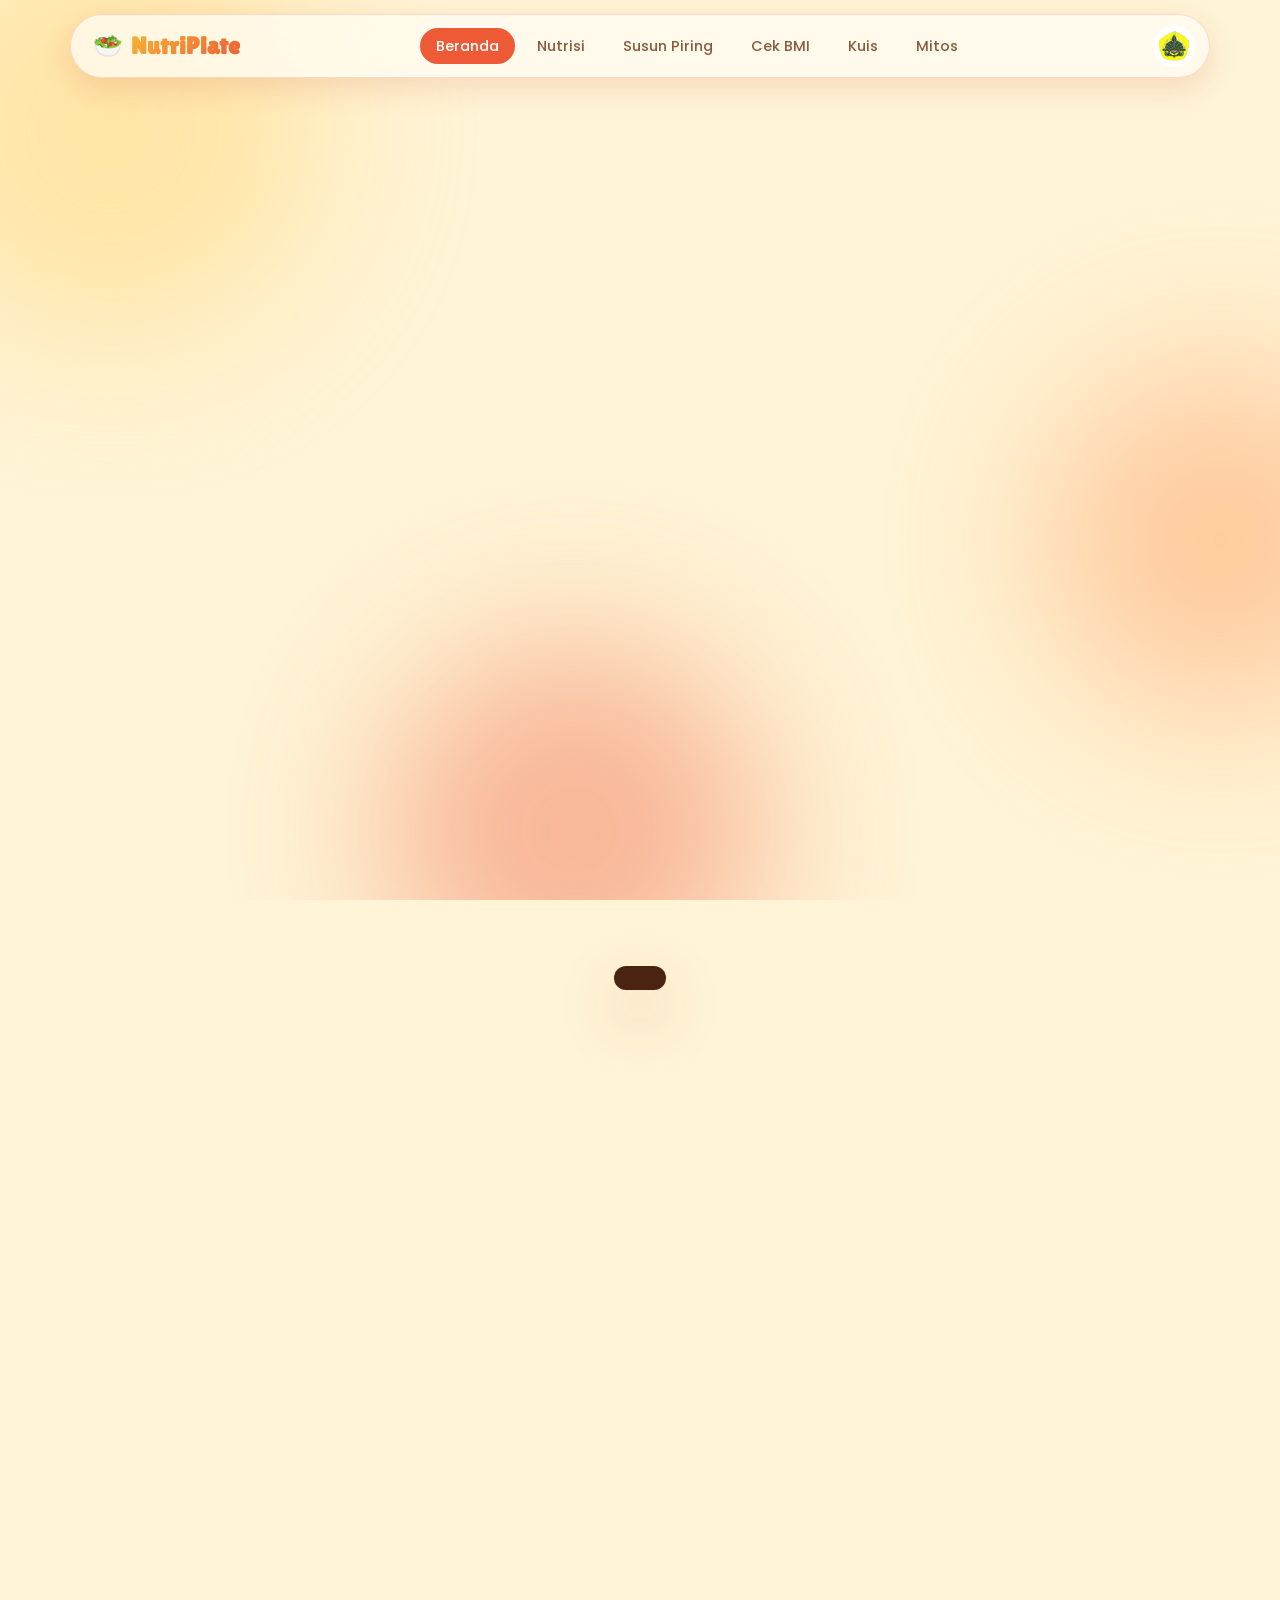
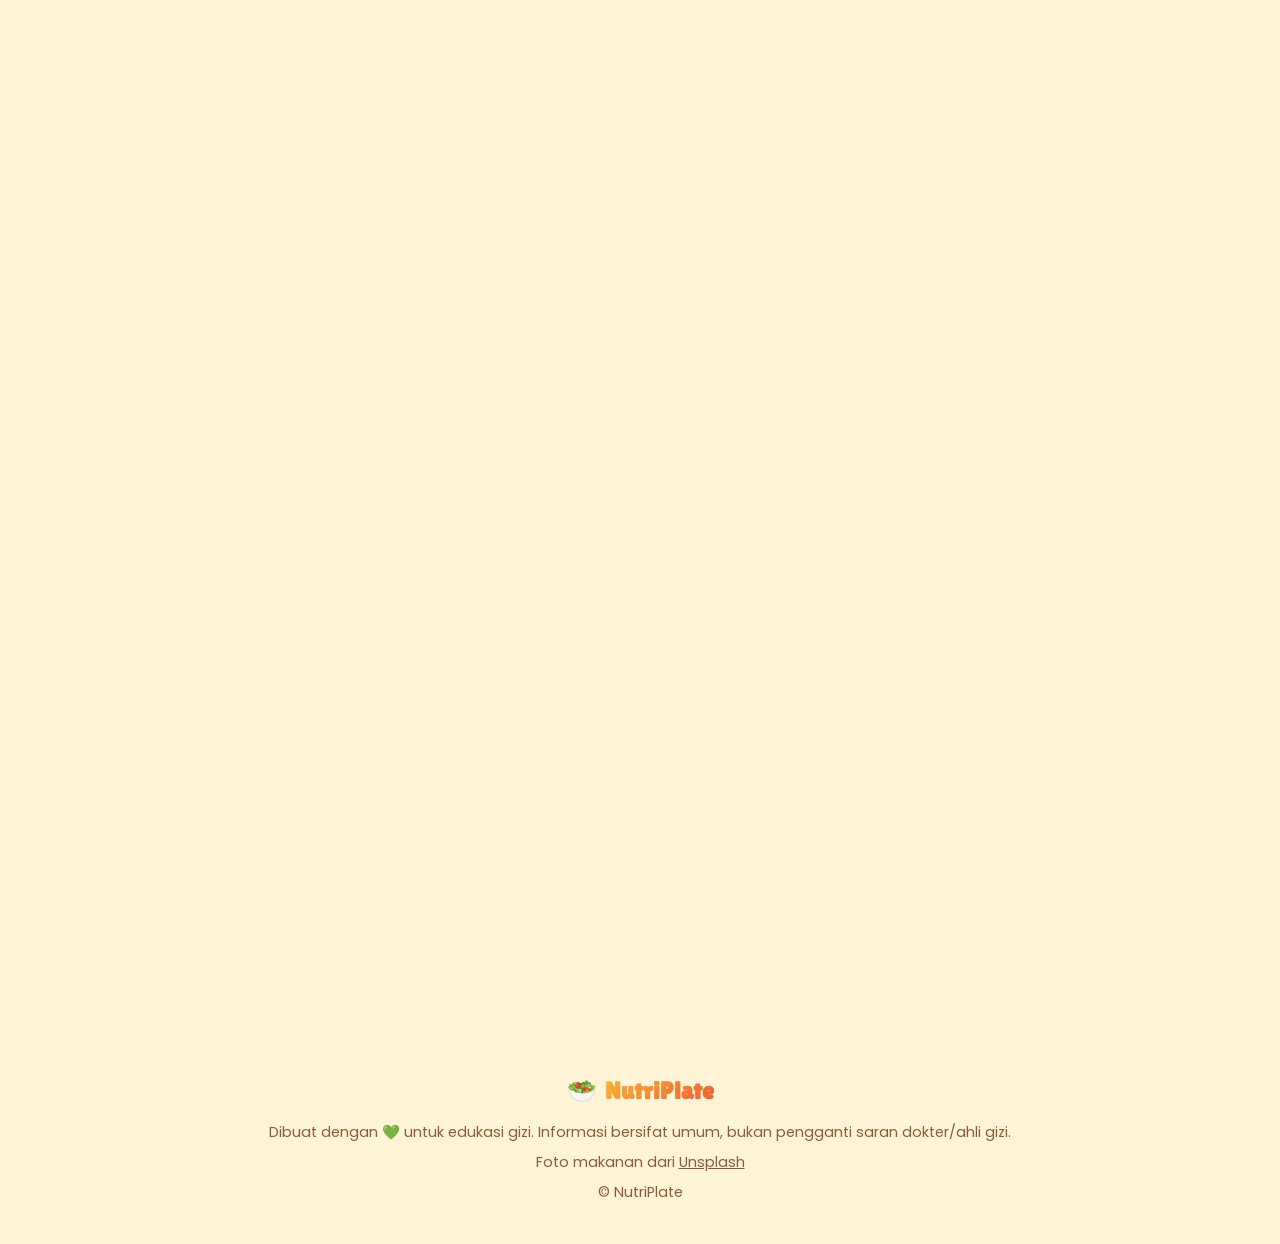
==== commit b050994d: "Add files via upload" ====
--- a/index.html
+++ b/index.html
@@ -61,6 +61,23 @@
       </div>
     </section>
 
+    <section id="menu">
+      <div class="container">
+        <div class="section-title reveal">
+          <span class="tag">🧭 Menu Belajar</span>
+          <h2>Pilih <span class="gradient-text">Petualanganmu</span></h2>
+          <p>Setiap topik punya halamannya sendiri. Ketuk kartu untuk mulai belajar.</p>
+        </div>
+        <div class="menu-grid">
+          <a class="card menu-card m1 reveal" href="nutrisi.html"><span class="e">🍞</span><h3>Nutrisi</h3><p>Kenali zat gizi dan sumber makanannya.</p></a>
+          <a class="card menu-card m2 reveal" href="piring.html"><span class="e">🍽️</span><h3>Susun Piring</h3><p>Isi piringmu dan dapatkan saran gizi.</p></a>
+          <a class="card menu-card m3 reveal" href="bmi.html"><span class="e">📏</span><h3>Cek BMI</h3><p>Hitung status gizi dan kebutuhan air.</p></a>
+          <a class="card menu-card m4 reveal" href="kuis.html"><span class="e">🧠</span><h3>Kuis</h3><p>Uji pengetahuan gizimu.</p></a>
+          <a class="card menu-card m5 reveal" href="mitos.html"><span class="e">🕵️</span><h3>Mitos vs Fakta</h3><p>Bongkar mitos seputar makanan.</p></a>
+        </div>
+      </div>
+    </section>
+
     <section>
       <div class="container">
         <div class="section-title reveal">
--- a/home.css
+++ b/home.css
@@ -91,3 +91,16 @@
   .hero-btns, .hero-stats { justify-content: center; }
   .hero-visual { min-height: 340px; }
 }
+
+/* Kartu menu ke halaman lain */
+.menu-grid { display: grid; grid-template-columns: repeat(auto-fit, minmax(200px, 1fr)); gap: 20px; }
+.menu-card { display: block; padding: 28px 22px; text-align: center; color: #fff; border: none; transition: 0.3s; }
+.menu-card:hover { transform: translateY(-8px) rotate(-1deg); box-shadow: var(--shadow-lg); }
+.menu-card .e { font-size: 3rem; display: block; margin-bottom: 8px; }
+.menu-card h3 { font-weight: 400; font-size: 1.4rem; margin-bottom: 4px; }
+.menu-card p { font-size: 0.85rem; opacity: 0.95; }
+.menu-card.m1 { background: linear-gradient(135deg, #f08a24, #f7b733); }
+.menu-card.m2 { background: linear-gradient(135deg, #3f9a3f, #6cc04a); }
+.menu-card.m3 { background: linear-gradient(135deg, #e24a3a, #ef6b4a); }
+.menu-card.m4 { background: linear-gradient(135deg, #a0522d, #d98a4e); }
+.menu-card.m5 { background: linear-gradient(135deg, #f5b301, #ffd93d); color: #4a2410; }
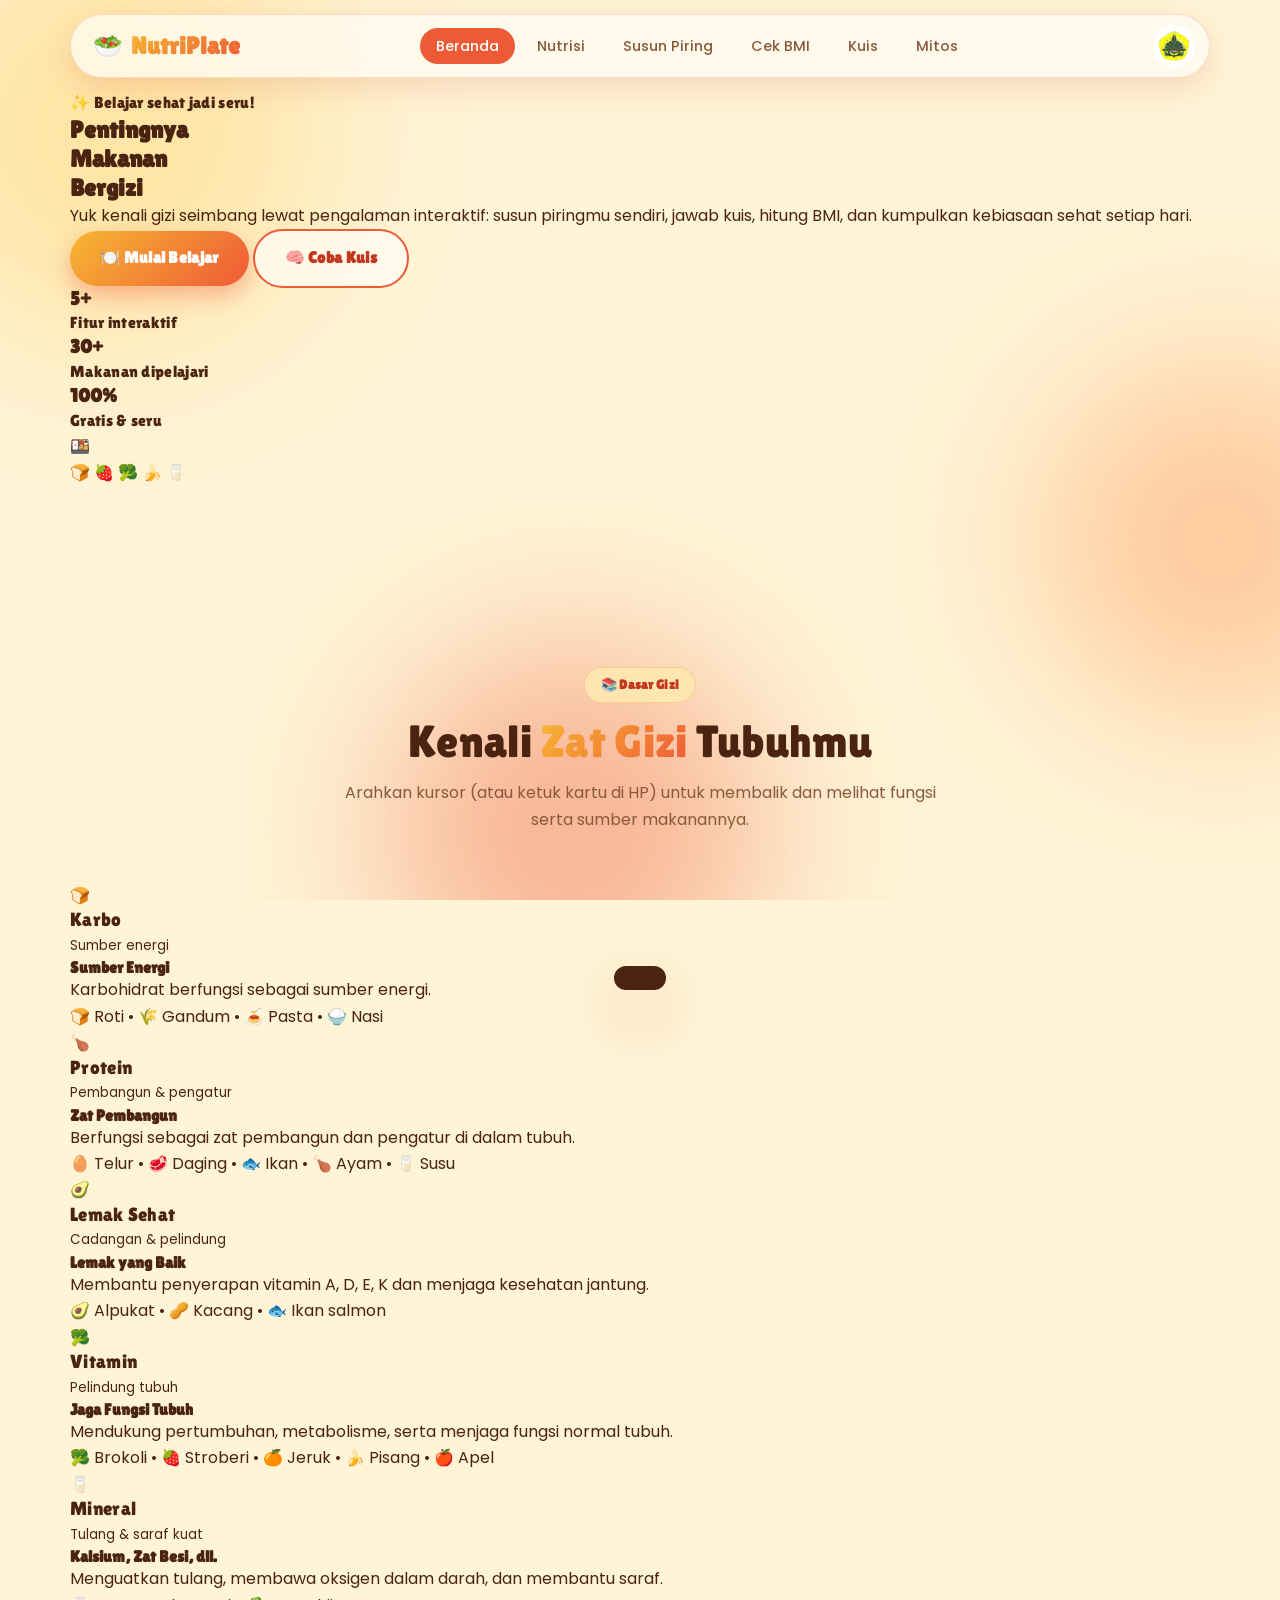
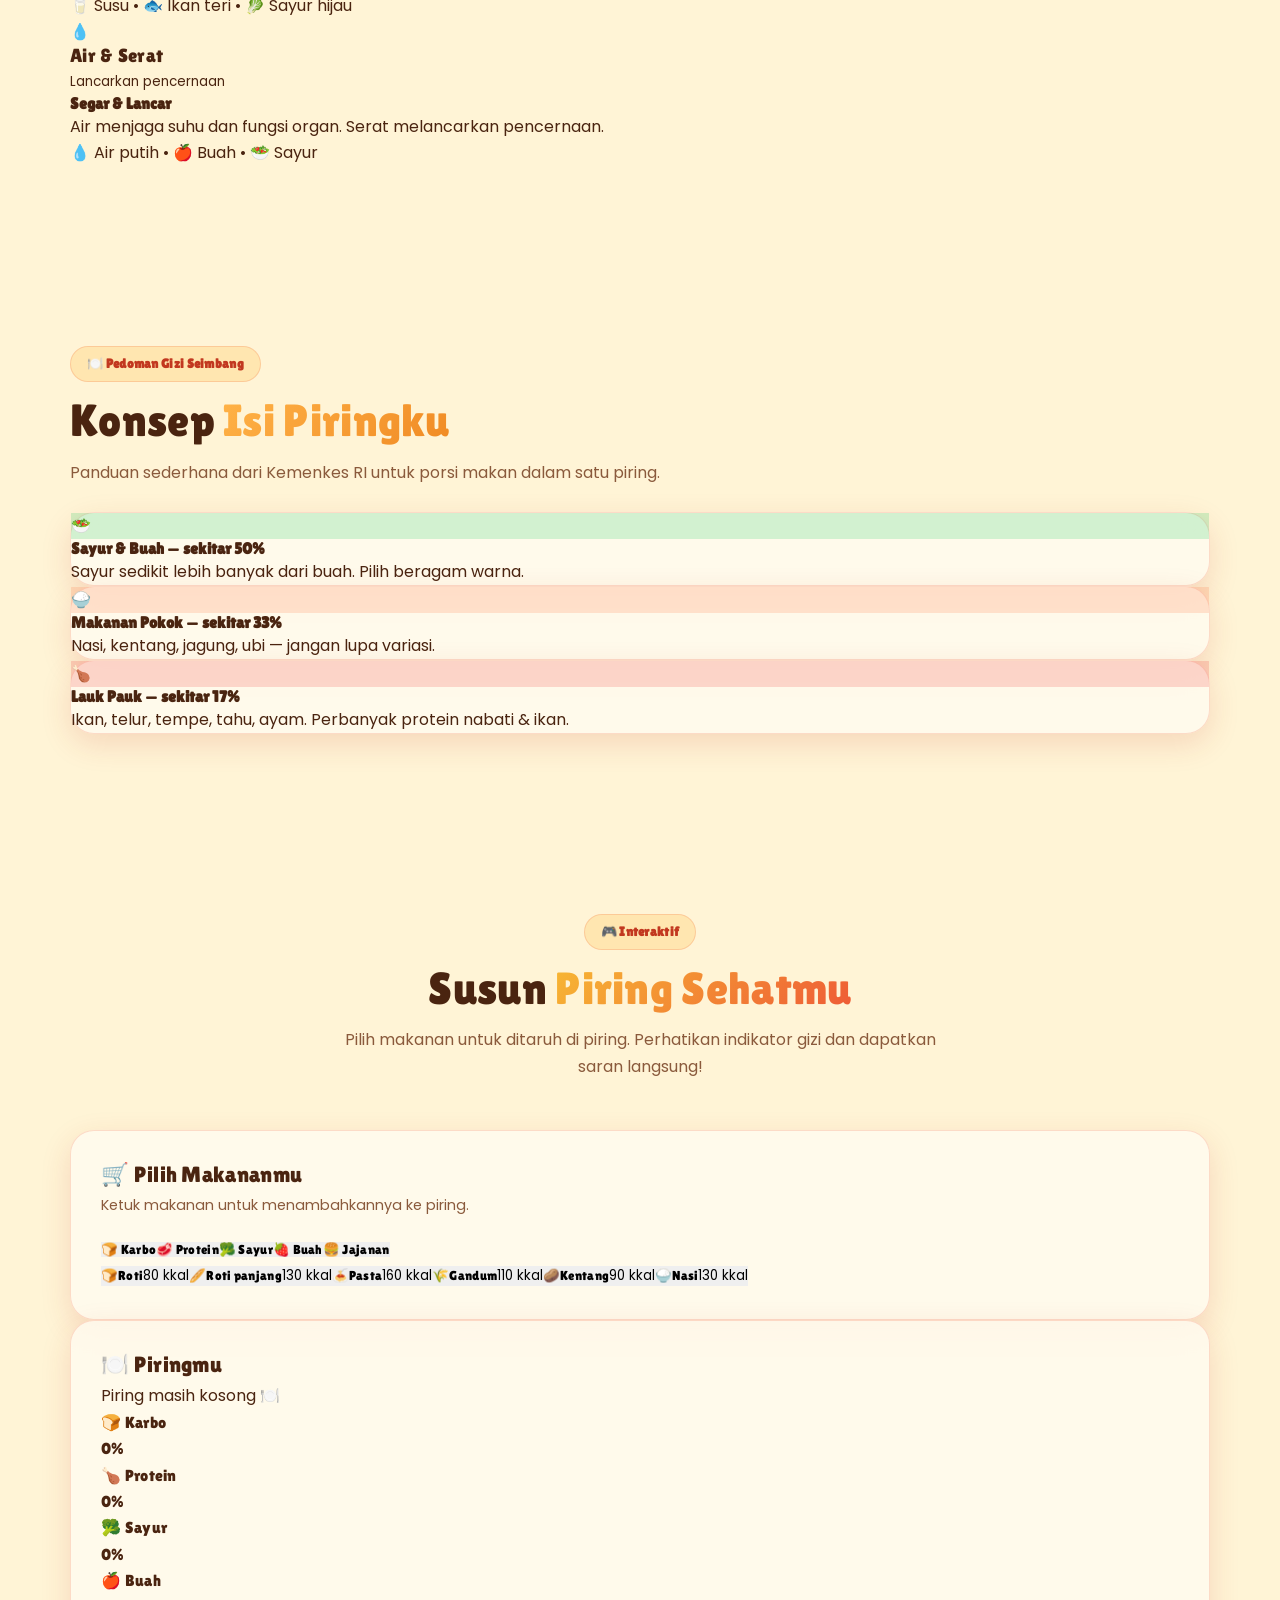
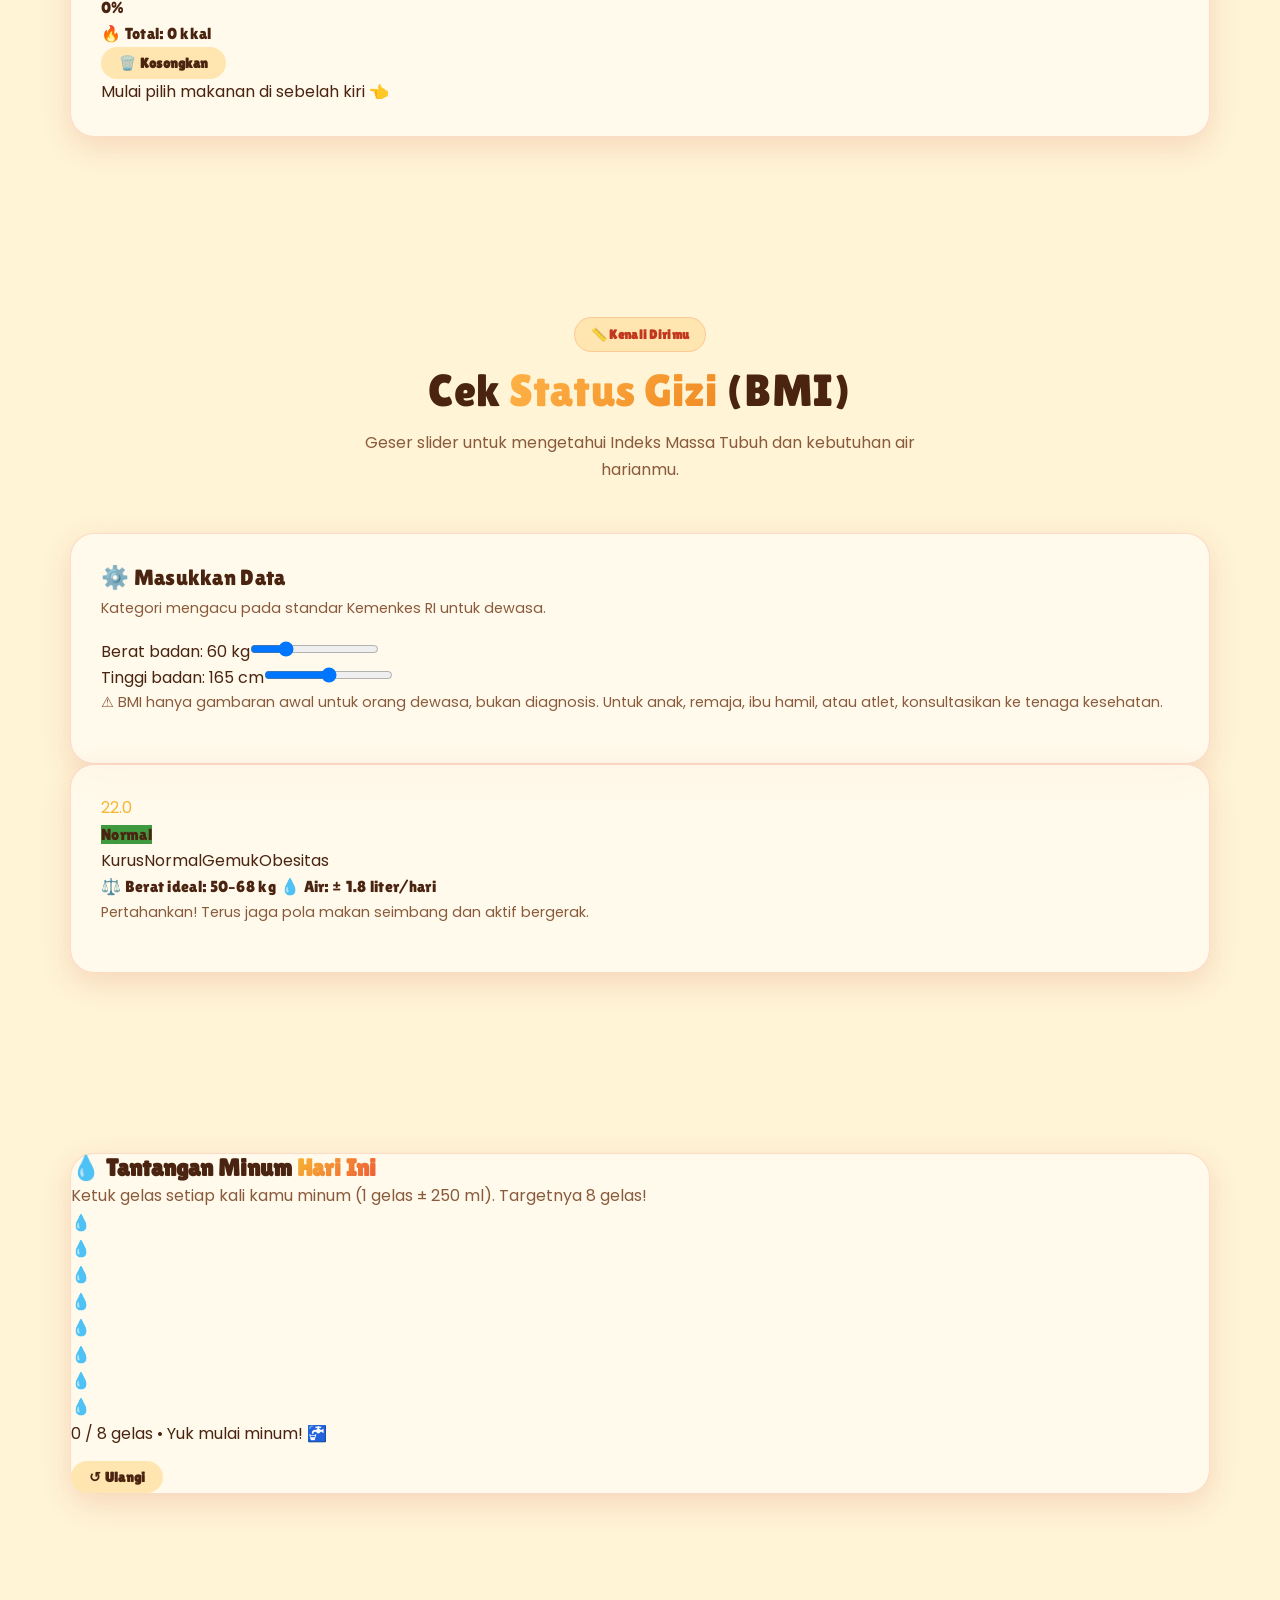
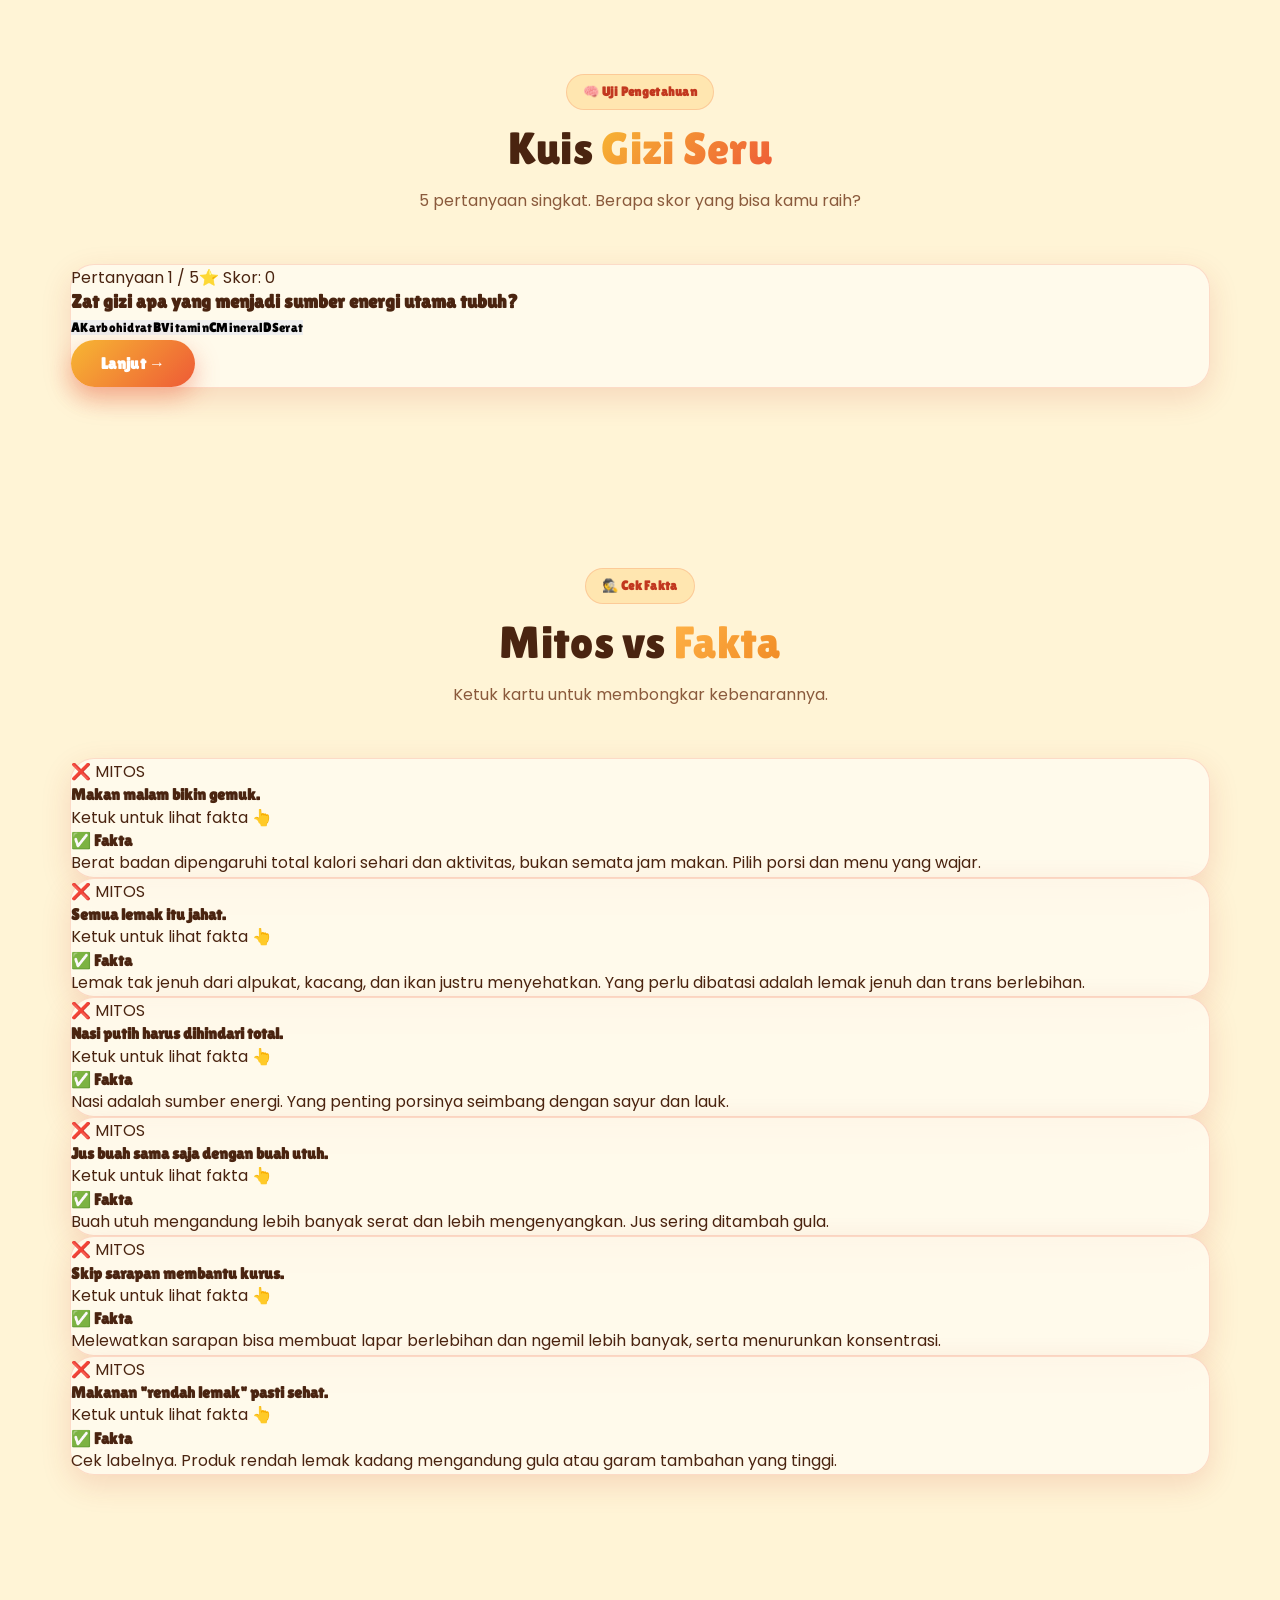
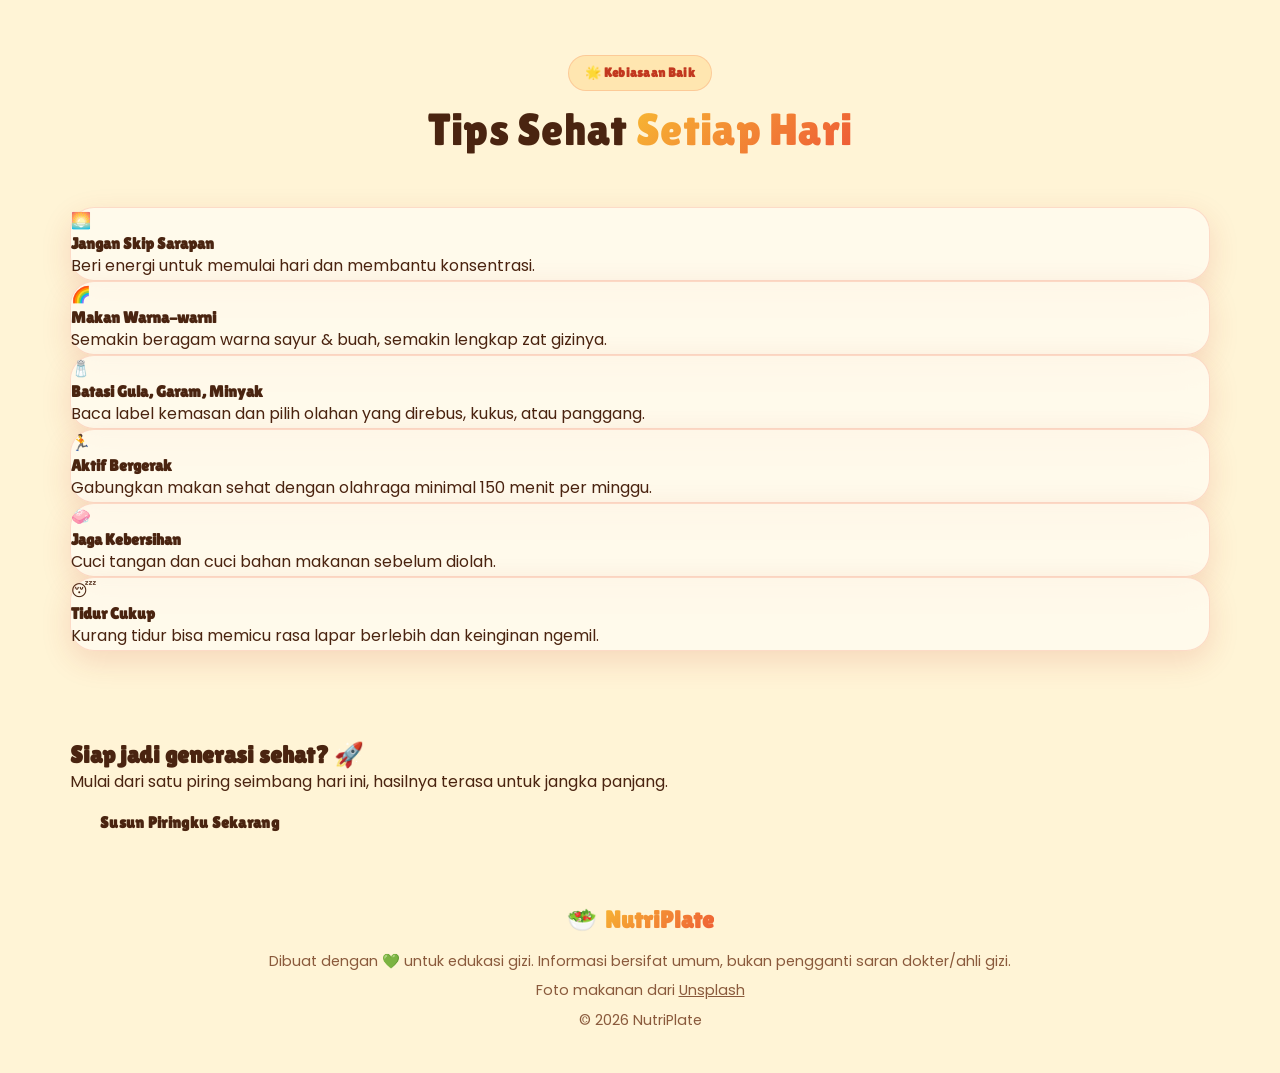
==== commit 21d57ccf: "Update print statement from 'Hello' to 'Goodbye'" ====
--- a/index.html
+++ b/index.html
@@ -3,11 +3,10 @@
 <head>
   <meta charset="UTF-8" />
   <meta name="viewport" content="width=device-width, initial-scale=1.0" />
-  <meta name="description" content="NutriPlate - Belajar makanan sehat dan bergizi secara interaktif." />
+  <meta name="description" content="NutriPlate - Belajar makanan sehat dan bergizi secara interaktif: susun piringmu, kuis seru, kalkulator BMI, dan pelacak minum air." />
   <title>NutriPlate • Belajar Makanan Sehat & Bergizi</title>
   <link rel="icon" href="data:image/svg+xml,<svg xmlns='http://www.w3.org/2000/svg' viewBox='0 0 100 100'><text y='.9em' font-size='90'>🥗</text></svg>" />
   <link rel="stylesheet" href="style.css" />
-  <link rel="stylesheet" href="home.css" />
 </head>
 <body>
 
@@ -18,14 +17,14 @@
 
   <!-- Navbar -->
   <header class="navbar">
-    <a href="index.html" class="logo">🥗 <span>NutriPlate</span></a>
+    <a href="#home" class="logo">🥗 <span>NutriPlate</span></a>
     <ul class="nav-links" id="navLinks">
-      <li><a href="index.html" class="active">Beranda</a></li>
-      <li><a href="nutrisi.html">Nutrisi</a></li>
-      <li><a href="piring.html">Susun Piring</a></li>
-      <li><a href="bmi.html">Cek BMI</a></li>
-      <li><a href="kuis.html">Kuis</a></li>
-      <li><a href="mitos.html">Mitos</a></li>
+      <li><a href="#home" class="active">Beranda</a></li>
+      <li><a href="#nutrisi">Nutrisi</a></li>
+      <li><a href="#piring">Susun Piring</a></li>
+      <li><a href="#bmi">Cek BMI</a></li>
+      <li><a href="#kuis">Kuis</a></li>
+      <li><a href="#mitos">Mitos</a></li>
     </ul>
     <div class="nav-actions">
       <button class="icon-btn theme-logo" id="themeBtn" aria-label="Ganti tema"><img src="logo-sman71.png" alt="Logo SMAN 71" /></button>
@@ -34,15 +33,16 @@
   </header>
 
   <main>
-<section class="hero" id="home">
+    <!-- HERO -->
+    <section class="hero" id="home">
       <div class="container hero-grid">
         <div class="reveal">
           <span class="badge">✨ Belajar sehat jadi seru!</span>
           <h1>Pentingnya<br />Makanan<br />Bergizi</h1>
           <p>Yuk kenali gizi seimbang lewat pengalaman interaktif: susun piringmu sendiri, jawab kuis, hitung BMI, dan kumpulkan kebiasaan sehat setiap hari.</p>
           <div class="hero-btns">
-            <a href="piring.html" class="btn btn-primary">🍽️ Mulai Belajar</a>
-            <a href="kuis.html" class="btn btn-ghost">🧠 Coba Kuis</a>
+            <a href="#piring" class="btn btn-primary">🍽️ Mulai Belajar</a>
+            <a href="#kuis" class="btn btn-ghost">🧠 Coba Kuis</a>
           </div>
           <div class="hero-stats">
             <div class="stat"><h3 data-count="5">0</h3><span>Fitur interaktif</span></div>
@@ -61,23 +61,165 @@
       </div>
     </section>
 
-    <section id="menu">
+    <!-- NUTRISI -->
+    <section id="nutrisi">
       <div class="container">
         <div class="section-title reveal">
-          <span class="tag">🧭 Menu Belajar</span>
-          <h2>Pilih <span class="gradient-text">Petualanganmu</span></h2>
-          <p>Setiap topik punya halamannya sendiri. Ketuk kartu untuk mulai belajar.</p>
-        </div>
-        <div class="menu-grid">
-          <a class="card menu-card m1 reveal" href="nutrisi.html"><span class="e">🍞</span><h3>Nutrisi</h3><p>Kenali zat gizi dan sumber makanannya.</p></a>
-          <a class="card menu-card m2 reveal" href="piring.html"><span class="e">🍽️</span><h3>Susun Piring</h3><p>Isi piringmu dan dapatkan saran gizi.</p></a>
-          <a class="card menu-card m3 reveal" href="bmi.html"><span class="e">📏</span><h3>Cek BMI</h3><p>Hitung status gizi dan kebutuhan air.</p></a>
-          <a class="card menu-card m4 reveal" href="kuis.html"><span class="e">🧠</span><h3>Kuis</h3><p>Uji pengetahuan gizimu.</p></a>
-          <a class="card menu-card m5 reveal" href="mitos.html"><span class="e">🕵️</span><h3>Mitos vs Fakta</h3><p>Bongkar mitos seputar makanan.</p></a>
-        </div>
-      </div>
-    </section>
-
+          <span class="tag">📚 Dasar Gizi</span>
+          <h2>Kenali <span class="gradient-text">Zat Gizi</span> Tubuhmu</h2>
+          <p>Arahkan kursor (atau ketuk kartu di HP) untuk membalik dan melihat fungsi serta sumber makanannya.</p>
+        </div>
+        <div class="nutri-grid">
+          <div class="flip reveal"><div class="flip-inner">
+            <div class="flip-face flip-front c-orange"><div class="emoji">🍞</div><h3>Karbo</h3><small>Sumber energi</small></div>
+            <div class="flip-face flip-back"><h4>Sumber Energi</h4><p>Karbohidrat berfungsi sebagai sumber energi.</p><p class="src">🍞 Roti • 🌾 Gandum • 🍝 Pasta • 🍚 Nasi</p></div>
+          </div></div>
+          <div class="flip reveal"><div class="flip-inner">
+            <div class="flip-face flip-front c-red"><div class="emoji">🍗</div><h3>Protein</h3><small>Pembangun & pengatur</small></div>
+            <div class="flip-face flip-back"><h4>Zat Pembangun</h4><p>Berfungsi sebagai zat pembangun dan pengatur di dalam tubuh.</p><p class="src">🥚 Telur • 🥩 Daging • 🐟 Ikan • 🍗 Ayam • 🥛 Susu</p></div>
+          </div></div>
+          <div class="flip reveal"><div class="flip-inner">
+            <div class="flip-face flip-front c-yellow"><div class="emoji">🥑</div><h3>Lemak Sehat</h3><small>Cadangan & pelindung</small></div>
+            <div class="flip-face flip-back"><h4>Lemak yang Baik</h4><p>Membantu penyerapan vitamin A, D, E, K dan menjaga kesehatan jantung.</p><p class="src">🥑 Alpukat • 🥜 Kacang • 🐟 Ikan salmon</p></div>
+          </div></div>
+          <div class="flip reveal"><div class="flip-inner">
+            <div class="flip-face flip-front c-green"><div class="emoji">🥦</div><h3>Vitamin</h3><small>Pelindung tubuh</small></div>
+            <div class="flip-face flip-back"><h4>Jaga Fungsi Tubuh</h4><p>Mendukung pertumbuhan, metabolisme, serta menjaga fungsi normal tubuh.</p><p class="src">🥦 Brokoli • 🍓 Stroberi • 🍊 Jeruk • 🍌 Pisang • 🍎 Apel</p></div>
+          </div></div>
+          <div class="flip reveal"><div class="flip-inner">
+            <div class="flip-face flip-front c-purple"><div class="emoji">🥛</div><h3>Mineral</h3><small>Tulang & saraf kuat</small></div>
+            <div class="flip-face flip-back"><h4>Kalsium, Zat Besi, dll.</h4><p>Menguatkan tulang, membawa oksigen dalam darah, dan membantu saraf.</p><p class="src">🥛 Susu • 🐟 Ikan teri • 🥬 Sayur hijau</p></div>
+          </div></div>
+          <div class="flip reveal"><div class="flip-inner">
+            <div class="flip-face flip-front c-blue"><div class="emoji">💧</div><h3>Air & Serat</h3><small>Lancarkan pencernaan</small></div>
+            <div class="flip-face flip-back"><h4>Segar & Lancar</h4><p>Air menjaga suhu dan fungsi organ. Serat melancarkan pencernaan.</p><p class="src">💧 Air putih • 🍎 Buah • 🥗 Sayur</p></div>
+          </div></div>
+        </div>
+      </div>
+    </section>
+
+    <!-- ISI PIRINGKU -->
+    <section>
+      <div class="container piringku">
+        <div class="reveal"><div class="pie" aria-label="Diagram Isi Piringku"></div></div>
+        <div class="reveal">
+          <div class="section-title" style="text-align:left;margin-bottom:26px;">
+            <span class="tag">🍽️ Pedoman Gizi Seimbang</span>
+            <h2>Konsep <span class="gradient-warm">Isi Piringku</span></h2>
+            <p style="margin-inline:0;">Panduan sederhana dari Kemenkes RI untuk porsi makan dalam satu piring.</p>
+          </div>
+          <div class="legend">
+            <div class="card legend-item"><div class="dot" style="background:rgba(34,197,94,.2)">🥗</div><div><h4>Sayur & Buah — sekitar 50%</h4><p>Sayur sedikit lebih banyak dari buah. Pilih beragam warna.</p></div></div>
+            <div class="card legend-item"><div class="dot" style="background:rgba(255,122,69,.2)">🍚</div><div><h4>Makanan Pokok — sekitar 33%</h4><p>Nasi, kentang, jagung, ubi — jangan lupa variasi.</p></div></div>
+            <div class="card legend-item"><div class="dot" style="background:rgba(239,68,68,.2)">🍗</div><div><h4>Lauk Pauk — sekitar 17%</h4><p>Ikan, telur, tempe, tahu, ayam. Perbanyak protein nabati & ikan.</p></div></div>
+          </div>
+        </div>
+      </div>
+    </section>
+
+    <!-- PLATE BUILDER -->
+    <section id="piring">
+      <div class="container">
+        <div class="section-title reveal">
+          <span class="tag">🎮 Interaktif</span>
+          <h2>Susun <span class="gradient-text">Piring Sehatmu</span></h2>
+          <p>Pilih makanan untuk ditaruh di piring. Perhatikan indikator gizi dan dapatkan saran langsung!</p>
+        </div>
+        <div class="builder">
+          <div class="card panel reveal">
+            <h3>🛒 Pilih Makananmu</h3>
+            <p>Ketuk makanan untuk menambahkannya ke piring.</p>
+            <div class="tabs" id="foodTabs"></div>
+            <div class="food-grid" id="foodGrid"></div>
+          </div>
+          <div class="card panel reveal">
+            <h3>🍽️ Piringmu</h3>
+            <div class="plate-wrap"><div class="plate" id="plate"></div></div>
+            <div class="meters">
+              <div class="meter-row m-karbo"><span>🍞 Karbo</span><div class="bar"><i id="bar-karbo"></i></div><span id="pct-karbo">0%</span></div>
+              <div class="meter-row m-protein"><span>🍗 Protein</span><div class="bar"><i id="bar-protein"></i></div><span id="pct-protein">0%</span></div>
+              <div class="meter-row m-sayur"><span>🥦 Sayur</span><div class="bar"><i id="bar-sayur"></i></div><span id="pct-sayur">0%</span></div>
+              <div class="meter-row m-buah"><span>🍎 Buah</span><div class="bar"><i id="bar-buah"></i></div><span id="pct-buah">0%</span></div>
+            </div>
+            <div class="plate-info">
+              <div class="kcal">🔥 Total: <span id="kcal">0</span> kkal</div>
+              <button class="btn-small" id="clearPlate">🗑️ Kosongkan</button>
+            </div>
+            <div class="feedback" id="feedback">Mulai pilih makanan di sebelah kiri 👈</div>
+          </div>
+        </div>
+      </div>
+    </section>
+
+    <!-- BMI -->
+    <section id="bmi">
+      <div class="container">
+        <div class="section-title reveal">
+          <span class="tag">📏 Kenali Dirimu</span>
+          <h2>Cek <span class="gradient-warm">Status Gizi</span> (BMI)</h2>
+          <p>Geser slider untuk mengetahui Indeks Massa Tubuh dan kebutuhan air harianmu.</p>
+        </div>
+        <div class="calc">
+          <div class="card panel reveal">
+            <h3>⚙️ Masukkan Data</h3>
+            <p>Kategori mengacu pada standar Kemenkes RI untuk dewasa.</p>
+            <div class="field"><label>Berat badan: <output id="wOut">60</output> kg</label><input type="range" id="weight" min="30" max="150" value="60" /></div>
+            <div class="field"><label>Tinggi badan: <output id="hOut">165</output> cm</label><input type="range" id="height" min="120" max="210" value="165" /></div>
+            <p class="tips-mini">⚠️ BMI hanya gambaran awal untuk orang dewasa, bukan diagnosis. Untuk anak, remaja, ibu hamil, atau atlet, konsultasikan ke tenaga kesehatan.</p>
+          </div>
+          <div class="card panel result reveal">
+            <div class="bmi-num gradient-text" id="bmiNum">22.0</div>
+            <span class="bmi-cat" id="bmiCat">Normal</span>
+            <div class="scale"><div class="pin" id="pin"></div></div>
+            <div class="scale-labels"><span>Kurus</span><span>Normal</span><span>Gemuk</span><span>Obesitas</span></div>
+            <div class="chips">
+              <span class="chip" id="idealChip">⚖️ Berat ideal: -</span>
+              <span class="chip" id="waterChip">💧 Air: -</span>
+            </div>
+            <p class="tips-mini" id="bmiTip"></p>
+          </div>
+        </div>
+      </div>
+    </section>
+
+    <!-- WATER -->
+    <section>
+      <div class="container">
+        <div class="card water reveal">
+          <h2>💧 Tantangan Minum <span class="gradient-text">Hari Ini</span></h2>
+          <p style="color:var(--muted)">Ketuk gelas setiap kali kamu minum (1 gelas ± 250 ml). Targetnya 8 gelas!</p>
+          <div class="glasses" id="glasses"></div>
+          <p class="water-msg" id="waterMsg">0 / 8 gelas</p>
+          <button class="btn-small" id="waterReset" style="margin-top:14px">↺ Ulangi</button>
+        </div>
+      </div>
+    </section>
+
+    <!-- QUIZ -->
+    <section id="kuis">
+      <div class="container">
+        <div class="section-title reveal">
+          <span class="tag">🧠 Uji Pengetahuan</span>
+          <h2>Kuis <span class="gradient-text">Gizi Seru</span></h2>
+          <p>5 pertanyaan singkat. Berapa skor yang bisa kamu raih?</p>
+        </div>
+        <div class="card quiz reveal" id="quizBox"></div>
+      </div>
+    </section>
+
+    <!-- MITOS -->
+    <section id="mitos">
+      <div class="container">
+        <div class="section-title reveal">
+          <span class="tag">🕵️ Cek Fakta</span>
+          <h2>Mitos vs <span class="gradient-warm">Fakta</span></h2>
+          <p>Ketuk kartu untuk membongkar kebenarannya.</p>
+        </div>
+        <div class="myth-grid" id="mythGrid"></div>
+      </div>
+    </section>
+
+    <!-- TIPS -->
     <section>
       <div class="container">
         <div class="section-title reveal">
@@ -99,7 +241,7 @@
       <div class="cta-banner reveal">
         <h2>Siap jadi generasi sehat? 🚀</h2>
         <p>Mulai dari satu piring seimbang hari ini, hasilnya terasa untuk jangka panjang.</p>
-        <a href="piring.html" class="btn">Susun Piringku Sekarang</a>
+        <a href="#piring" class="btn">Susun Piringku Sekarang</a>
       </div>
     </div>
   </main>
@@ -116,6 +258,336 @@
   <button class="to-top" id="toTop" aria-label="Kembali ke atas">↑</button>
   <div class="toast" id="toast"></div>
 
-  <script src="common.js"></script>
+  <script>
+    /* ---------- Helpers ---------- */
+    const $ = (s, el = document) => el.querySelector(s);
+    const $$ = (s, el = document) => [...el.querySelectorAll(s)];
+    const store = {
+      get(k) { try { return localStorage.getItem(k); } catch (e) { return null; } },
+      set(k, v) { try { localStorage.setItem(k, v); } catch (e) {} }
+    };
+    let toastTimer;
+    function toast(msg) {
+      const t = $('#toast'); t.textContent = msg; t.classList.add('show');
+      clearTimeout(toastTimer); toastTimer = setTimeout(() => t.classList.remove('show'), 2200);
+    }
+    function confetti(emojis = ['🥦', '🍎', '🥕', '🍊', '🍇', '⭐', '🎉'], n = 36) {
+      for (let i = 0; i < n; i++) {
+        const c = document.createElement('span');
+        c.className = 'confetti';
+        c.textContent = emojis[Math.floor(Math.random() * emojis.length)];
+        c.style.left = Math.random() * 100 + 'vw';
+        c.style.animationDuration = 2 + Math.random() * 2.5 + 's';
+        c.style.fontSize = 1.1 + Math.random() * 1.4 + 'rem';
+        document.body.appendChild(c);
+        setTimeout(() => c.remove(), 5000);
+      }
+    }
+
+    /* ---------- Theme ---------- */
+    const themeBtn = $('#themeBtn');
+    function setTheme(t) {
+      document.documentElement.setAttribute('data-theme', t);
+      store.set('np-theme', t);
+    }
+    setTheme(store.get('np-theme') || (matchMedia('(prefers-color-scheme: dark)').matches ? 'dark' : 'light'));
+    themeBtn.addEventListener('click', () => setTheme(document.documentElement.getAttribute('data-theme') === 'dark' ? 'light' : 'dark'));
+
+    /* ---------- Nav ---------- */
+    $('#menuBtn').addEventListener('click', () => $('#navLinks').classList.toggle('open'));
+    $$('#navLinks a').forEach(a => a.addEventListener('click', () => $('#navLinks').classList.remove('open')));
+    const navAnchors = $$('#navLinks a');
+    const spy = new IntersectionObserver(entries => {
+      entries.forEach(e => {
+        if (e.isIntersecting) {
+          navAnchors.forEach(a => a.classList.toggle('active', a.getAttribute('href') === '#' + e.target.id));
+        }
+      });
+    }, { rootMargin: '-45% 0px -50% 0px' });
+    navAnchors.forEach(a => { const s = $(a.getAttribute('href')); if (s) spy.observe(s); });
+
+    const toTop = $('#toTop');
+    toTop.addEventListener('click', () => scrollTo({ top: 0, behavior: 'smooth' }));
+    addEventListener('scroll', () => toTop.classList.toggle('show', scrollY > 600), { passive: true });
+    $('#year').textContent = new Date().getFullYear();
+
+    /* ---------- Reveal on scroll ---------- */
+    const rev = new IntersectionObserver(entries => {
+      entries.forEach(e => { if (e.isIntersecting) { e.target.classList.add('visible'); rev.unobserve(e.target); } });
+    }, { threshold: 0.12 });
+    $$('.reveal').forEach((el, i) => { el.style.transitionDelay = (i % 4) * 0.08 + 's'; rev.observe(el); });
+
+    /* ---------- Counter ---------- */
+    $$('[data-count]').forEach(el => {
+      const target = +el.dataset.count, suf = el.dataset.suffix || '+';
+      let cur = 0; const step = Math.max(1, Math.ceil(target / 40));
+      const t = setInterval(() => {
+        cur = Math.min(target, cur + step); el.textContent = cur + suf;
+        if (cur >= target) clearInterval(t);
+      }, 40);
+    });
+
+    /* ---------- Flip cards (touch) ---------- */
+    $$('.flip').forEach(f => f.addEventListener('click', () => f.classList.toggle('flipped')));
+
+    /* ---------- Plate builder ---------- */
+    const FOODS = {
+      karbo: { label: '🍞 Karbo', items: [
+        ['🍞', 'Roti', 80], ['🥖', 'Roti panjang', 130], ['🍝', 'Pasta', 160], ['🌾', 'Gandum', 110], ['🥔', 'Kentang', 90], ['🍚', 'Nasi', 130]] },
+      protein: { label: '🥩 Protein', items: [
+        ['🥚', 'Telur', 75], ['🥩', 'Daging', 200], ['🐟', 'Ikan', 140], ['🍗', 'Ayam', 165], ['🥛', 'Susu', 60], ['🫘', 'Tempe', 150]] },
+      sayur: { label: '🥦 Sayur', items: [
+        ['🥦', 'Brokoli', 35], ['🥬', 'Selada', 15], ['🥒', 'Timun', 15], ['🌽', 'Jagung', 100], ['🥕', 'Wortel', 40], ['🍅', 'Tomat', 20]] },
+      buah: { label: '🍓 Buah', items: [
+        ['🍓', 'Stroberi', 30], ['🍊', 'Jeruk', 50], ['🍌', 'Pisang', 90], ['🍎', 'Apel', 60], ['🍉', 'Semangka', 45], ['🥭', 'Mangga', 65]] },
+      junk: { label: '🍔 Jajanan', items: [
+        ['🍔', 'Burger', 350], ['🍟', 'Kentang goreng', 320], ['🍩', 'Donat', 300], ['🥤', 'Soda', 140], ['🍕', 'Pizza', 285], ['🍦', 'Es krim', 210]] }
+    };
+    const TARGET = { karbo: 2, protein: 2, sayur: 3, buah: 1 };
+    const MAX_ITEMS = 12;
+    let plate = [];
+    let currentTab = 'karbo';
+    let celebrated = false;
+
+    function renderTabs() {
+      const wrap = $('#foodTabs'); wrap.innerHTML = '';
+      Object.entries(FOODS).forEach(([k, v]) => {
+        const b = document.createElement('button');
+        b.className = 'tab' + (k === currentTab ? ' active' : '');
+        b.textContent = v.label;
+        b.onclick = () => { currentTab = k; renderTabs(); renderFoods(); };
+        wrap.appendChild(b);
+      });
+    }
+    function renderFoods() {
+      const g = $('#foodGrid'); g.innerHTML = '';
+      FOODS[currentTab].items.forEach(([e, n, k]) => {
+        const b = document.createElement('button');
+        b.className = 'food';
+        b.innerHTML = `<span class="e">${e}</span><span class="n">${n}</span><span class="k">${k} kkal</span>`;
+        b.onclick = () => addFood(currentTab, e, n, k);
+        g.appendChild(b);
+      });
+    }
+    function addFood(cat, e, n, k) {
+      if (plate.length >= MAX_ITEMS) return toast('Piringnya sudah penuh! 🍽️');
+      plate.push({ cat, e, n, k });
+      updatePlate();
+    }
+    function updatePlate() {
+      const p = $('#plate'); p.innerHTML = '';
+      if (!plate.length) p.innerHTML = '<div class="empty">Piring masih kosong 🍽️</div>';
+      plate.forEach((it, i) => {
+        const s = document.createElement('span');
+        s.className = 'item'; s.textContent = it.e; s.title = it.n + ' (ketuk untuk hapus)';
+        s.onclick = () => { plate.splice(i, 1); updatePlate(); };
+        p.appendChild(s);
+      });
+
+      const count = { karbo: 0, protein: 0, sayur: 0, buah: 0, junk: 0 };
+      let kcal = 0;
+      plate.forEach(it => { count[it.cat]++; kcal += it.k; });
+      ['karbo', 'protein', 'sayur', 'buah'].forEach(c => {
+        const pct = Math.min(100, Math.round(count[c] / TARGET[c] * 100));
+        $('#bar-' + c).style.width = pct + '%';
+        $('#pct-' + c).textContent = pct + '%';
+      });
+      $('#kcal').textContent = kcal;
+
+      const fb = $('#feedback');
+      fb.className = 'feedback';
+      let msg = '';
+      if (!plate.length) {
+        msg = 'Mulai pilih makanan di sebelah kiri 👈';
+      } else if (count.junk >= 2 || count.junk / plate.length > 0.34) {
+        msg = '🍔 Terlalu banyak jajanan manis/berminyak. Coba ganti dengan sayur dan buah!'; fb.classList.add('warn');
+      } else if (count.sayur + count.buah === 0) {
+        msg = '🥦 Piringmu belum ada sayur dan buah. Tambahkan ya!'; fb.classList.add('warn');
+      } else if (!count.protein) {
+        msg = '🍗 Belum ada lauk pauk. Tambahkan telur, ikan, atau tempe untuk protein.';
+      } else if (!count.karbo) {
+        msg = '🍚 Belum ada makanan pokok sebagai sumber energi.';
+      } else if (count.sayur < count.buah) {
+        msg = '🥕 Sayurnya sedikit lebih banyak dari buah ya, sesuai Isi Piringku.';
+      } else if (!count.buah) {
+        msg = '🍎 Hampir sempurna! Tambahkan sepotong buah.';
+      } else if (count.karbo >= TARGET.karbo && count.protein >= TARGET.protein && count.sayur >= TARGET.sayur && count.buah >= TARGET.buah && !count.junk) {
+        msg = '🎉 Hebat! Piringmu sudah seimbang dan bergizi!'; fb.classList.add('great');
+        if (!celebrated) { celebrated = true; confetti(); }
+      } else {
+        msg = '👍 Bagus, terus lengkapi sampai semua indikator penuh.';
+      }
+      if (kcal > 800 && !fb.classList.contains('great')) msg += ' (Kalorinya sudah cukup tinggi.)';
+      fb.textContent = msg;
+      if (plate.length < 6) celebrated = false;
+    }
+    $('#clearPlate').addEventListener('click', () => { plate = []; celebrated = false; updatePlate(); });
+    renderTabs(); renderFoods(); updatePlate();
+
+    /* ---------- BMI (kategori Kemenkes RI) ---------- */
+    const wIn = $('#weight'), hIn = $('#height');
+    function calcBMI() {
+      const w = +wIn.value, h = +hIn.value;
+      $('#wOut').textContent = w; $('#hOut').textContent = h;
+      const m = h / 100, bmi = w / (m * m);
+      $('#bmiNum').textContent = bmi.toFixed(1);
+
+      let cat, color, tip, pos;
+      if (bmi < 18.5) { cat = 'Kurus'; color = '#3ea6ff'; tip = 'Tambah asupan energi dan protein secara bertahap, dan konsultasikan bila perlu.'; pos = (bmi - 12) / 6.5 * 25; }
+      else if (bmi < 25) { cat = 'Normal'; color = '#3f9a3f'; tip = 'Pertahankan! Terus jaga pola makan seimbang dan aktif bergerak.'; pos = 25 + (bmi - 18.5) / 6.5 * 35; }
+      else if (bmi < 27) { cat = 'Gemuk'; color = '#f5b301'; tip = 'Kurangi gula, gorengan, dan minuman manis, serta perbanyak sayur dan gerak.'; pos = 60 + (bmi - 25) / 2 * 18; }
+      else { cat = 'Obesitas'; color = '#ef4444'; tip = 'Disarankan berkonsultasi dengan dokter atau ahli gizi untuk rencana yang aman.'; pos = 78 + (bmi - 27) / 8 * 22; }
+      pos = Math.max(2, Math.min(98, pos));
+
+      const c = $('#bmiCat'); c.textContent = cat; c.style.background = color;
+      $('#pin').style.left = pos + '%';
+      $('#bmiTip').textContent = tip;
+      $('#idealChip').textContent = `⚖️ Berat ideal: ${(18.5 * m * m).toFixed(0)}–${(24.9 * m * m).toFixed(0)} kg`;
+      $('#waterChip').textContent = `💧 Air: ± ${(w * 0.03).toFixed(1)} liter/hari`;
+    }
+    wIn.addEventListener('input', calcBMI); hIn.addEventListener('input', calcBMI);
+    calcBMI();
+
+    /* ---------- Water tracker ---------- */
+    const GLASSES = 8;
+    let water = Math.min(GLASSES, +(store.get('np-water-' + new Date().toDateString()) || 0));
+    const glassWrap = $('#glasses');
+    for (let i = 0; i < GLASSES; i++) {
+      const g = document.createElement('div');
+      g.className = 'glass'; g.innerHTML = '<span>💧</span>';
+      g.onclick = () => { water = (water === i + 1) ? i : i + 1; renderWater(true); };
+      glassWrap.appendChild(g);
+    }
+    function renderWater(save) {
+      $$('.glass').forEach((g, i) => g.classList.toggle('full', i < water));
+      const msgs = ['Yuk mulai minum! 🚰', 'Awal yang bagus! 💦', 'Terus lanjut! 💪', 'Hampir setengah! 🌊', 'Setengah jalan! 🎯', 'Keren, sedikit lagi! 🔥', 'Hampir sampai! 🏃', 'Satu gelas lagi! 🥤'];
+      $('#waterMsg').textContent = water >= GLASSES ? '🎉 Target tercapai! Tubuhmu terhidrasi dengan baik.' : `${water} / ${GLASSES} gelas • ${msgs[water]}`;
+      if (save) {
+        store.set('np-water-' + new Date().toDateString(), water);
+        if (water === GLASSES) confetti(['💧', '💦', '🥤', '🎉'], 28);
+      }
+    }
+    $('#waterReset').addEventListener('click', () => { water = 0; renderWater(true); });
+    renderWater(false);
+
+    /* ---------- Quiz ---------- */
+    const QUIZ = [
+      { q: 'Zat gizi apa yang menjadi sumber energi utama tubuh?', o: ['Karbohidrat', 'Vitamin', 'Mineral', 'Serat'], a: 0, ex: 'Karbohidrat diubah menjadi glukosa, bahan bakar utama otak dan otot.' },
+      { q: 'Dalam konsep Isi Piringku, bagian terbesar piring diisi oleh…', o: ['Lauk pauk', 'Sayur dan buah', 'Nasi saja', 'Gorengan'], a: 1, ex: 'Sayur dan buah mengisi sekitar setengah piring.' },
+      { q: 'Berapa gelas air putih yang dianjurkan untuk dikonsumsi per hari (rata-rata)?', o: ['2 gelas', '4 gelas', '8 gelas', '20 gelas'], a: 2, ex: 'Sekitar 8 gelas (± 2 liter), tergantung berat badan dan aktivitas.' },
+      { q: 'Manakah sumber protein nabati?', o: ['Tempe', 'Nasi putih', 'Apel', 'Madu'], a: 0, ex: 'Tempe dan tahu berasal dari kedelai, sumber protein nabati yang baik.' },
+      { q: 'Fungsi utama serat bagi tubuh adalah…', o: ['Membangun otot', 'Melancarkan pencernaan', 'Menambah tinggi badan', 'Menghasilkan vitamin D'], a: 1, ex: 'Serat dari sayur dan buah membantu pencernaan tetap lancar.' }
+    ];
+    let qi = 0, score = 0;
+    const quizBox = $('#quizBox');
+    function renderQuiz() {
+      if (qi >= QUIZ.length) return renderFinal();
+      const q = QUIZ[qi];
+      quizBox.innerHTML = `
+        <div class="quiz-top"><span>Pertanyaan ${qi + 1} / ${QUIZ.length}</span><span>⭐ Skor: ${score}</span></div>
+        <div class="progress"><i style="width:${qi / QUIZ.length * 100}%"></i></div>
+        <h3 class="q-text">${q.q}</h3>
+        <div class="options">${q.o.map((t, i) => `<button class="option" data-i="${i}"><b>${'ABCD'[i]}</b>${t}</button>`).join('')}</div>
+        <div class="explain" id="explain"></div>
+        <div class="quiz-next" id="quizNext"><button class="btn btn-primary" id="nextBtn">${qi === QUIZ.length - 1 ? 'Lihat Hasil 🏆' : 'Lanjut →'}</button></div>`;
+      $$('.option', quizBox).forEach(b => b.onclick = () => answer(+b.dataset.i));
+    }
+    function answer(i) {
+      const q = QUIZ[qi], opts = $$('.option', quizBox);
+      opts.forEach(b => b.disabled = true);
+      opts[q.a].classList.add('correct');
+      if (i === q.a) { score++; } else { opts[i].classList.add('wrong'); }
+      const ex = $('#explain');
+      ex.textContent = (i === q.a ? '✅ Benar! ' : '❌ Kurang tepat. ') + q.ex;
+      ex.classList.add('show');
+      $('#quizNext').classList.add('show');
+      $('.progress i', quizBox).style.width = (qi + 1) / QUIZ.length * 100 + '%';
+      $('#nextBtn').onclick = () => { qi++; renderQuiz(); };
+    }
+    function renderFinal() {
+      const r = score / QUIZ.length;
+      const [big, title] = r === 1 ? ['🏆', 'Sempurna!'] : r >= 0.6 ? ['🌟', 'Bagus sekali!'] : ['🌱', 'Ayo belajar lagi!'];
+      quizBox.innerHTML = `<div class="final"><div class="big">${big}</div><h3>${title}</h3><p>Skormu ${score} dari ${QUIZ.length}.</p><button class="btn btn-primary" id="retry">↺ Main Lagi</button></div>`;
+      if (r >= 0.6) confetti();
+      $('#retry').onclick = () => { qi = 0; score = 0; renderQuiz(); };
+    }
+    renderQuiz();
+
+    /* ---------- Mitos vs Fakta ---------- */
+    const MYTHS = [
+      ['Makan malam bikin gemuk.', 'Berat badan dipengaruhi total kalori sehari dan aktivitas, bukan semata jam makan. Pilih porsi dan menu yang wajar.'],
+      ['Semua lemak itu jahat.', 'Lemak tak jenuh dari alpukat, kacang, dan ikan justru menyehatkan. Yang perlu dibatasi adalah lemak jenuh dan trans berlebihan.'],
+      ['Nasi putih harus dihindari total.', 'Nasi adalah sumber energi. Yang penting porsinya seimbang dengan sayur dan lauk.'],
+      ['Jus buah sama saja dengan buah utuh.', 'Buah utuh mengandung lebih banyak serat dan lebih mengenyangkan. Jus sering ditambah gula.'],
+      ['Skip sarapan membantu kurus.', 'Melewatkan sarapan bisa membuat lapar berlebihan dan ngemil lebih banyak, serta menurunkan konsentrasi.'],
+      ['Makanan "rendah lemak" pasti sehat.', 'Cek labelnya. Produk rendah lemak kadang mengandung gula atau garam tambahan yang tinggi.']
+    ];
+    const mg = $('#mythGrid');
+    MYTHS.forEach(([m, f]) => {
+      const d = document.createElement('div');
+      d.className = 'card myth reveal';
+      d.innerHTML = `<span class="label">❌ MITOS</span><h4 class="claim">${m}</h4><span class="hint">Ketuk untuk lihat fakta 👆</span><h4 class="fact">✅ Fakta</h4><p class="fact">${f}</p>`;
+      d.onclick = () => d.classList.toggle('revealed');
+      mg.appendChild(d); rev.observe(d);
+      d.querySelector('.label').textContent = '❌ MITOS';
+      d.addEventListener('click', () => { d.querySelector('.label').textContent = d.classList.contains('revealed') ? '✅ FAKTA' : '❌ MITOS'; });
+    });
+
+    /* ---------- Gambar makanan asli (otomatis ganti emoji -> foto) ---------- */
+    /* Taruh foto di folder img/ dengan nama sesuai daftar ini. Kalau file belum ada, emoji tetap tampil. */
+    const IMG_EXT = 'png';
+    const IMG_MAP = {
+      '🍞':'roti','🥖':'baguette','🍝':'pasta','🌾':'gandum','🥔':'kentang','🍚':'nasi',
+      '🥚':'telur','🥩':'daging','🐟':'ikan','🍗':'ayam','🥛':'susu','🫘':'tempe','🥜':'kacang',
+      '🥦':'brokoli','🥬':'selada','🥒':'timun','🌽':'jagung','🥕':'wortel','🍅':'tomat','🥑':'alpukat',
+      '🍓':'stroberi','🍊':'jeruk','🍌':'pisang','🍎':'apel','🍉':'semangka','🥭':'mangga',
+      '🍔':'burger','🍟':'kentang-goreng','🍩':'donat','🥤':'soda','🍕':'pizza','🍦':'es-krim','🍱':'piring'
+    };
+    const IMG_RE = new RegExp(Object.keys(IMG_MAP).join('|'), 'g');
+    /* Foto dari Unsplash (hotlink resmi). Item yang tidak ada di sini memakai img/<nama>.png, lalu emoji. */
+    const UNSPLASH = {
+      telur: '1482049016688-2d3e1b311543',
+      wortel: '1590868309235-ea34bed7bd7f', tomat: '1662370761575-05ff1ee40d7d',
+      stroberi: '1601004890684-d8cbf643f5f2', jeruk: '1557800636-894a64c1696f',
+      pisang: '1528825871115-3581a5387919', apel: '1764630350810-2846f769ad25',
+      alpukat: '1523049673857-eb18f1d7b578', pizza: '1565299624946-b28f40a0ae38',
+      'kentang-goreng': '1761934051063-1b3ea9516ed7', piring: '1546069901-ba9599a7e63c'
+    };
+    function foodImg(emoji) {
+      const name = IMG_MAP[emoji], id = UNSPLASH[name];
+      const local = `img/${name}.${IMG_EXT}`;
+      const img = document.createElement('img');
+      img.className = 'fi' + (id ? ' fi-photo' : ''); img.alt = name; img.draggable = false;
+      img.src = id ? `https://images.unsplash.com/photo-${id}?w=240&h=240&q=70&auto=format&fit=crop` : local;
+      img.onerror = () => {
+        if (id && !img.dataset.tried) { img.dataset.tried = 1; img.classList.remove('fi-photo'); img.src = local; return; }
+        const s = document.createElement('span'); s.className = 'fi-fb'; s.textContent = emoji; img.replaceWith(s);
+      };
+      return img;
+    }
+    function swapText(node) {
+      const p = node.parentElement;
+      if (!p || p.closest('script,style,title,.logo,.fi-fb')) return;
+      const s = node.nodeValue; IMG_RE.lastIndex = 0;
+      if (!IMG_RE.test(s)) return;
+      IMG_RE.lastIndex = 0;
+      const frag = document.createDocumentFragment(); let last = 0, m;
+      while ((m = IMG_RE.exec(s))) {
+        if (m.index > last) frag.appendChild(document.createTextNode(s.slice(last, m.index)));
+        frag.appendChild(foodImg(m[0])); last = m.index + m[0].length;
+      }
+      if (last < s.length) frag.appendChild(document.createTextNode(s.slice(last)));
+      node.replaceWith(frag);
+    }
+    function swapAll(root) {
+      if (root.nodeType === 3) return swapText(root);
+      if (root.nodeType !== 1) return;
+      const w = document.createTreeWalker(root, NodeFilter.SHOW_TEXT), list = [];
+      while (w.nextNode()) list.push(w.currentNode);
+      list.forEach(swapText);
+    }
+    new MutationObserver(ms => ms.forEach(m => m.addedNodes.forEach(swapAll))).observe(document.body, { childList: true, subtree: true });
+    swapAll(document.body);
+  </script>
 </body>
 </html>
